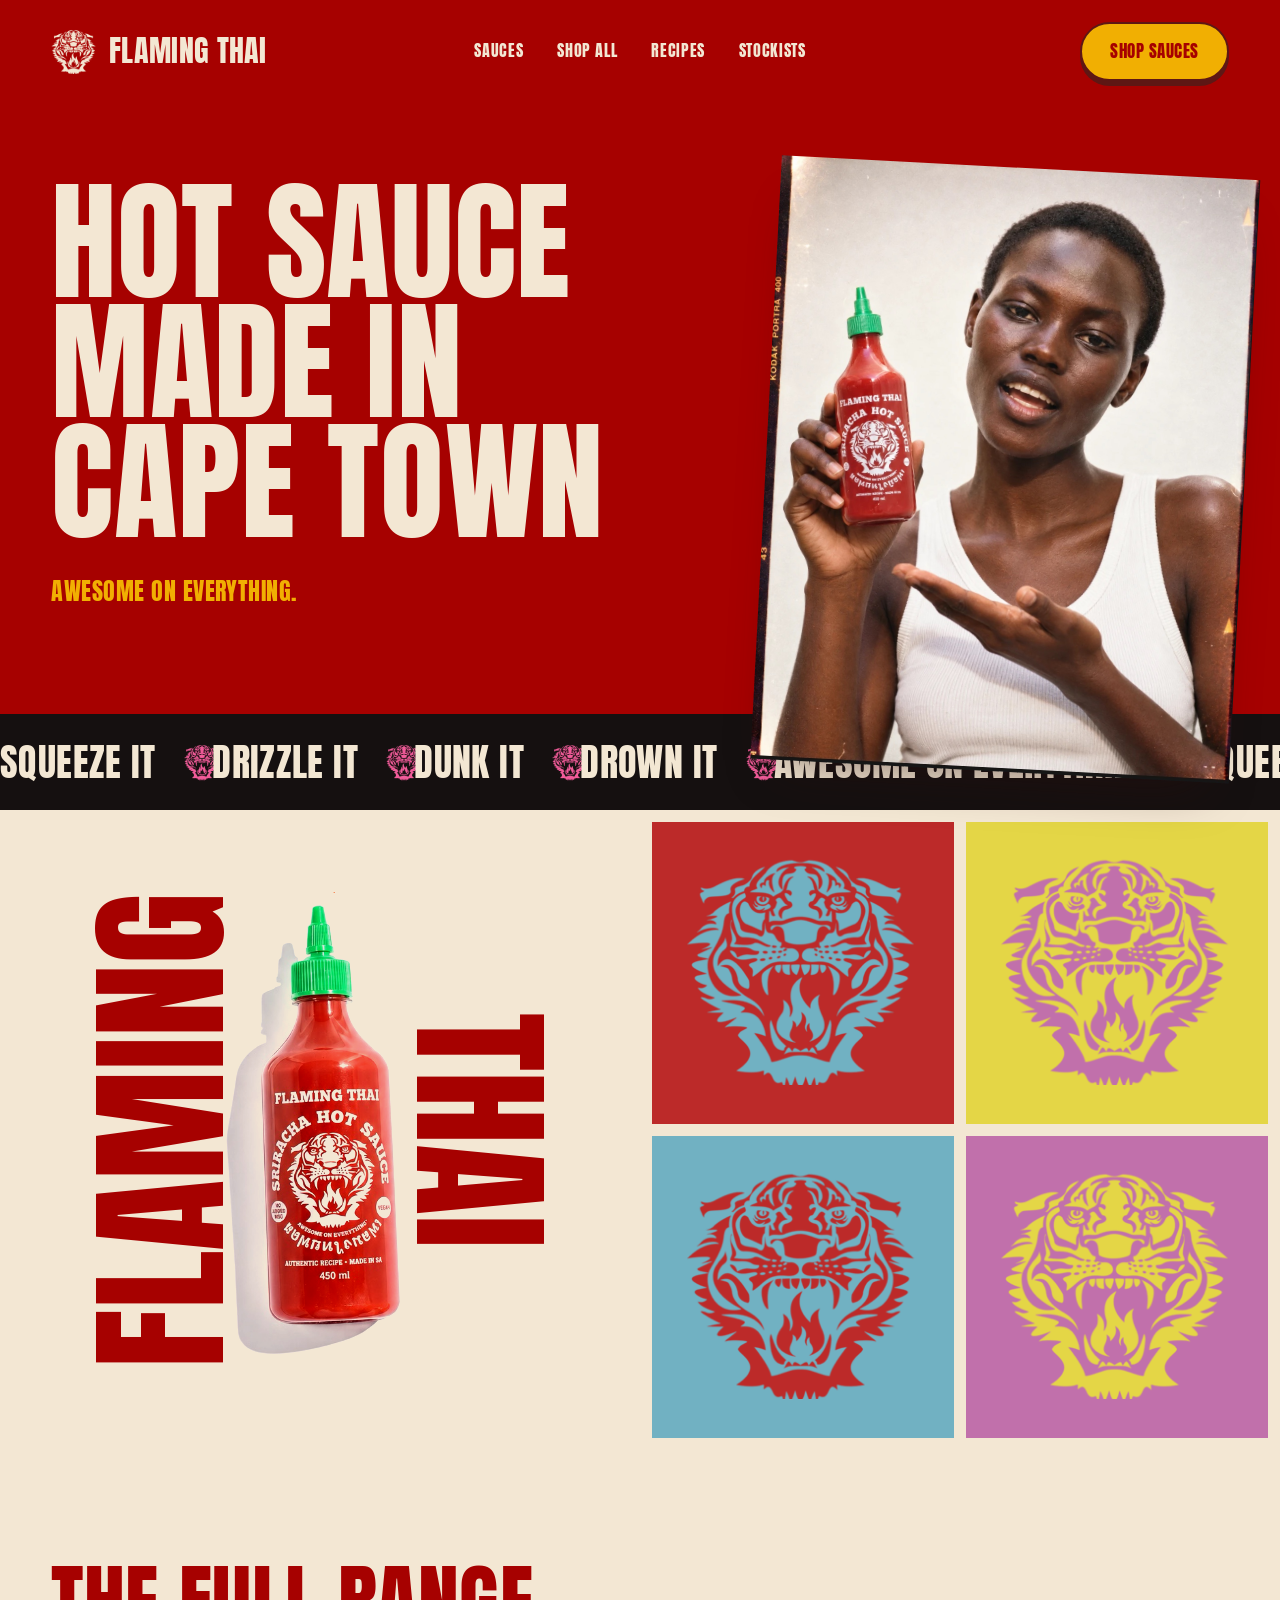
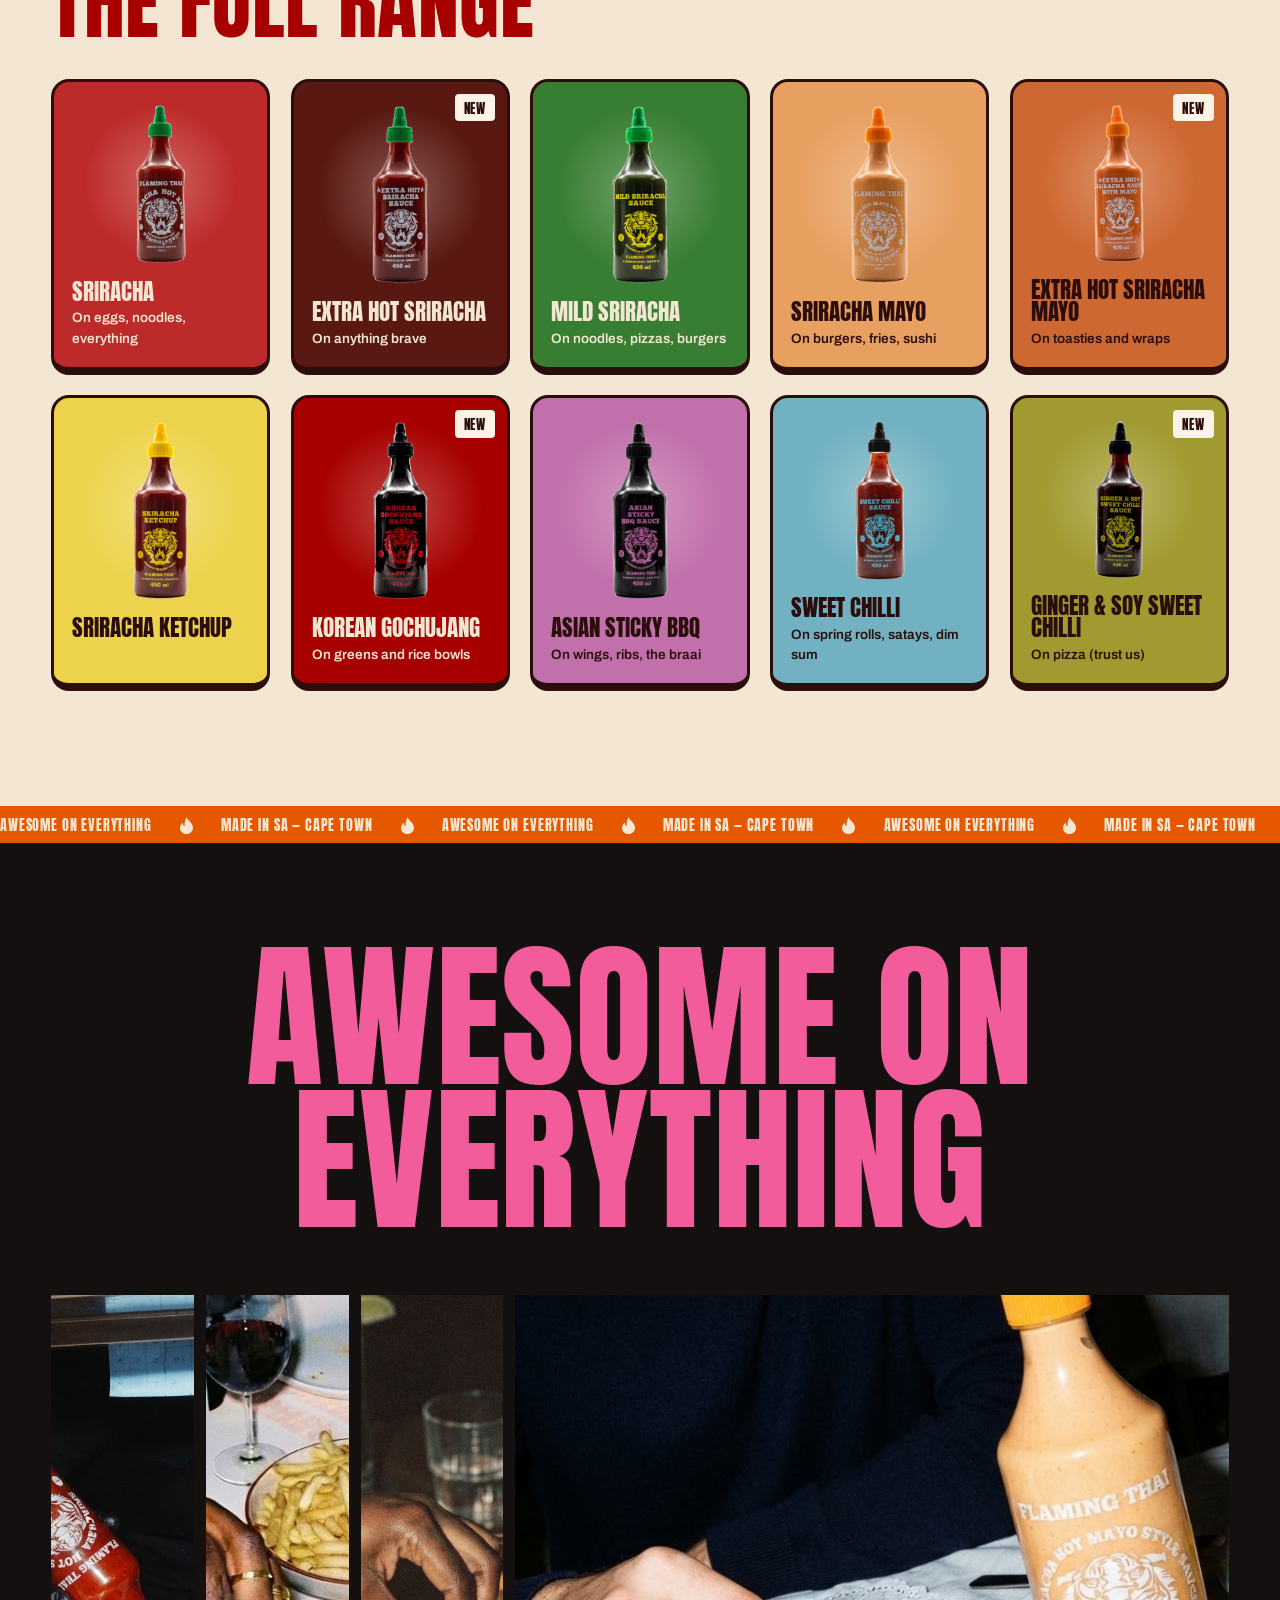
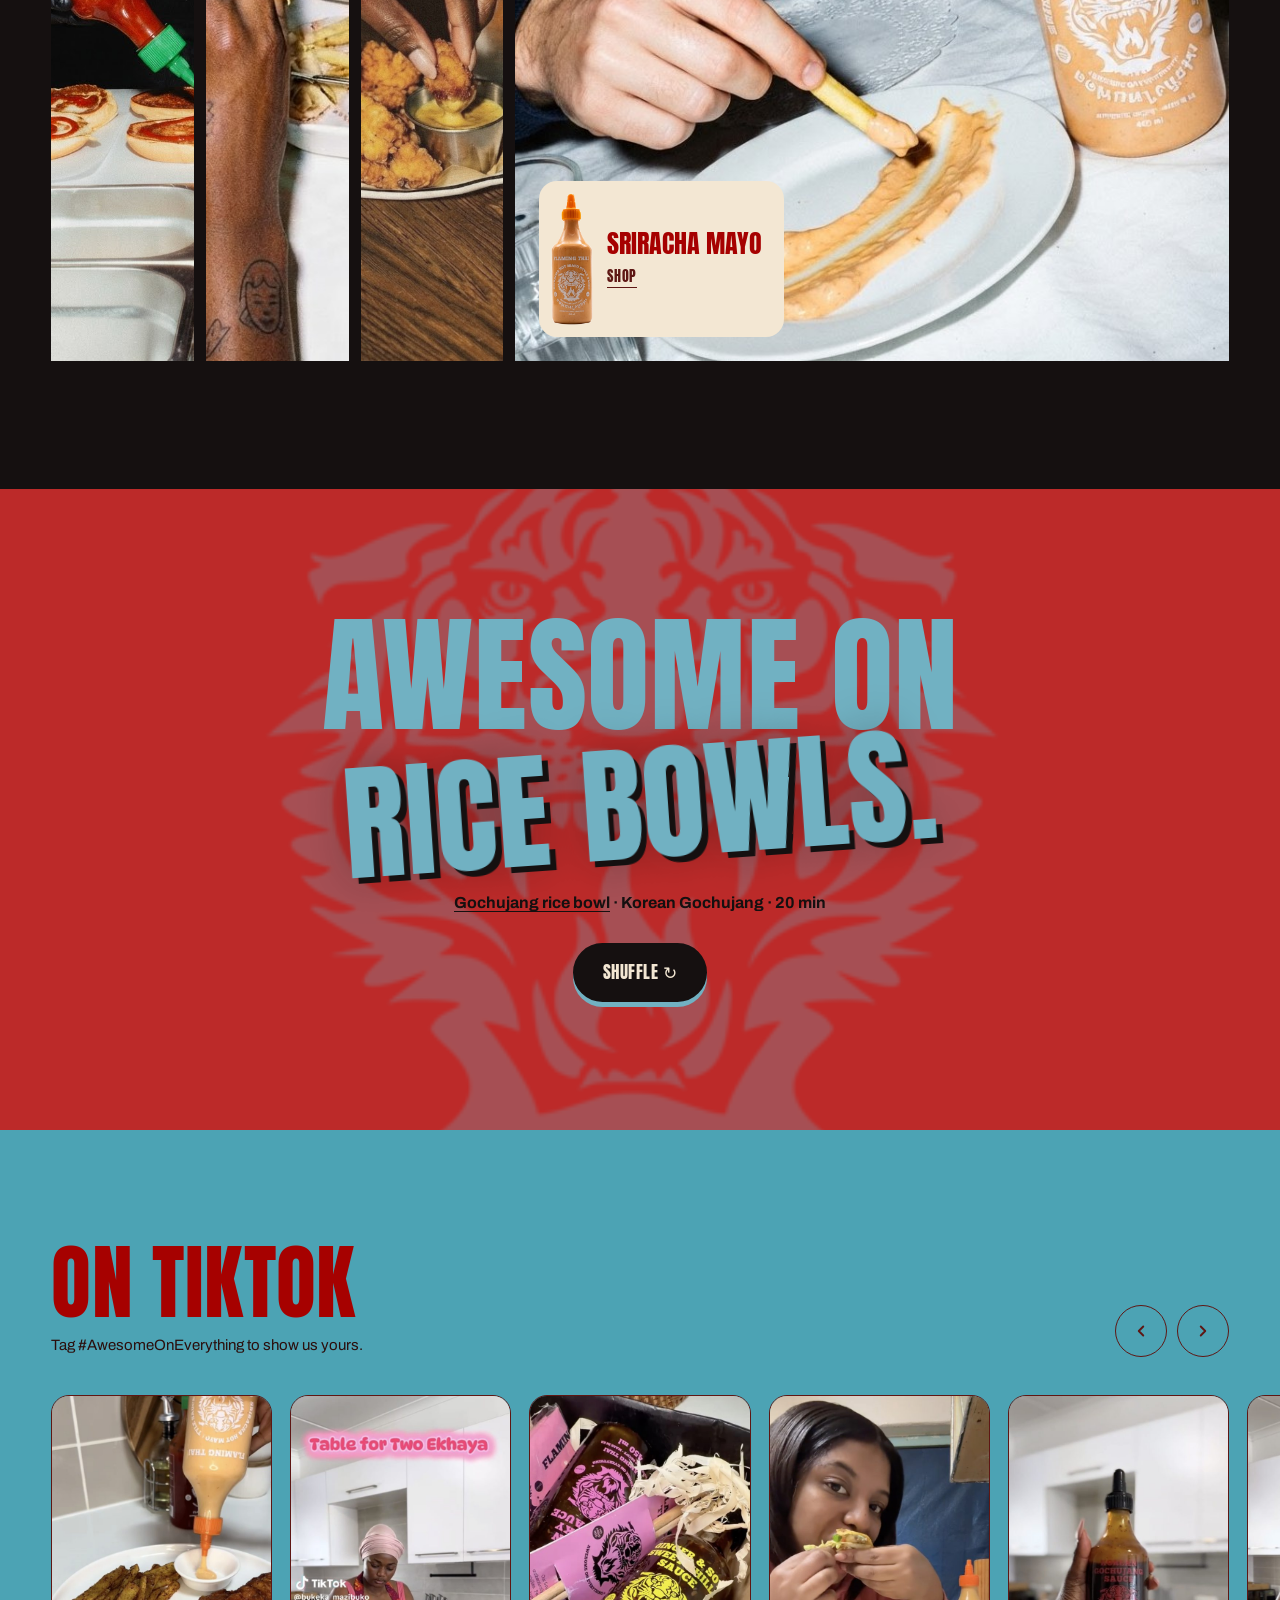
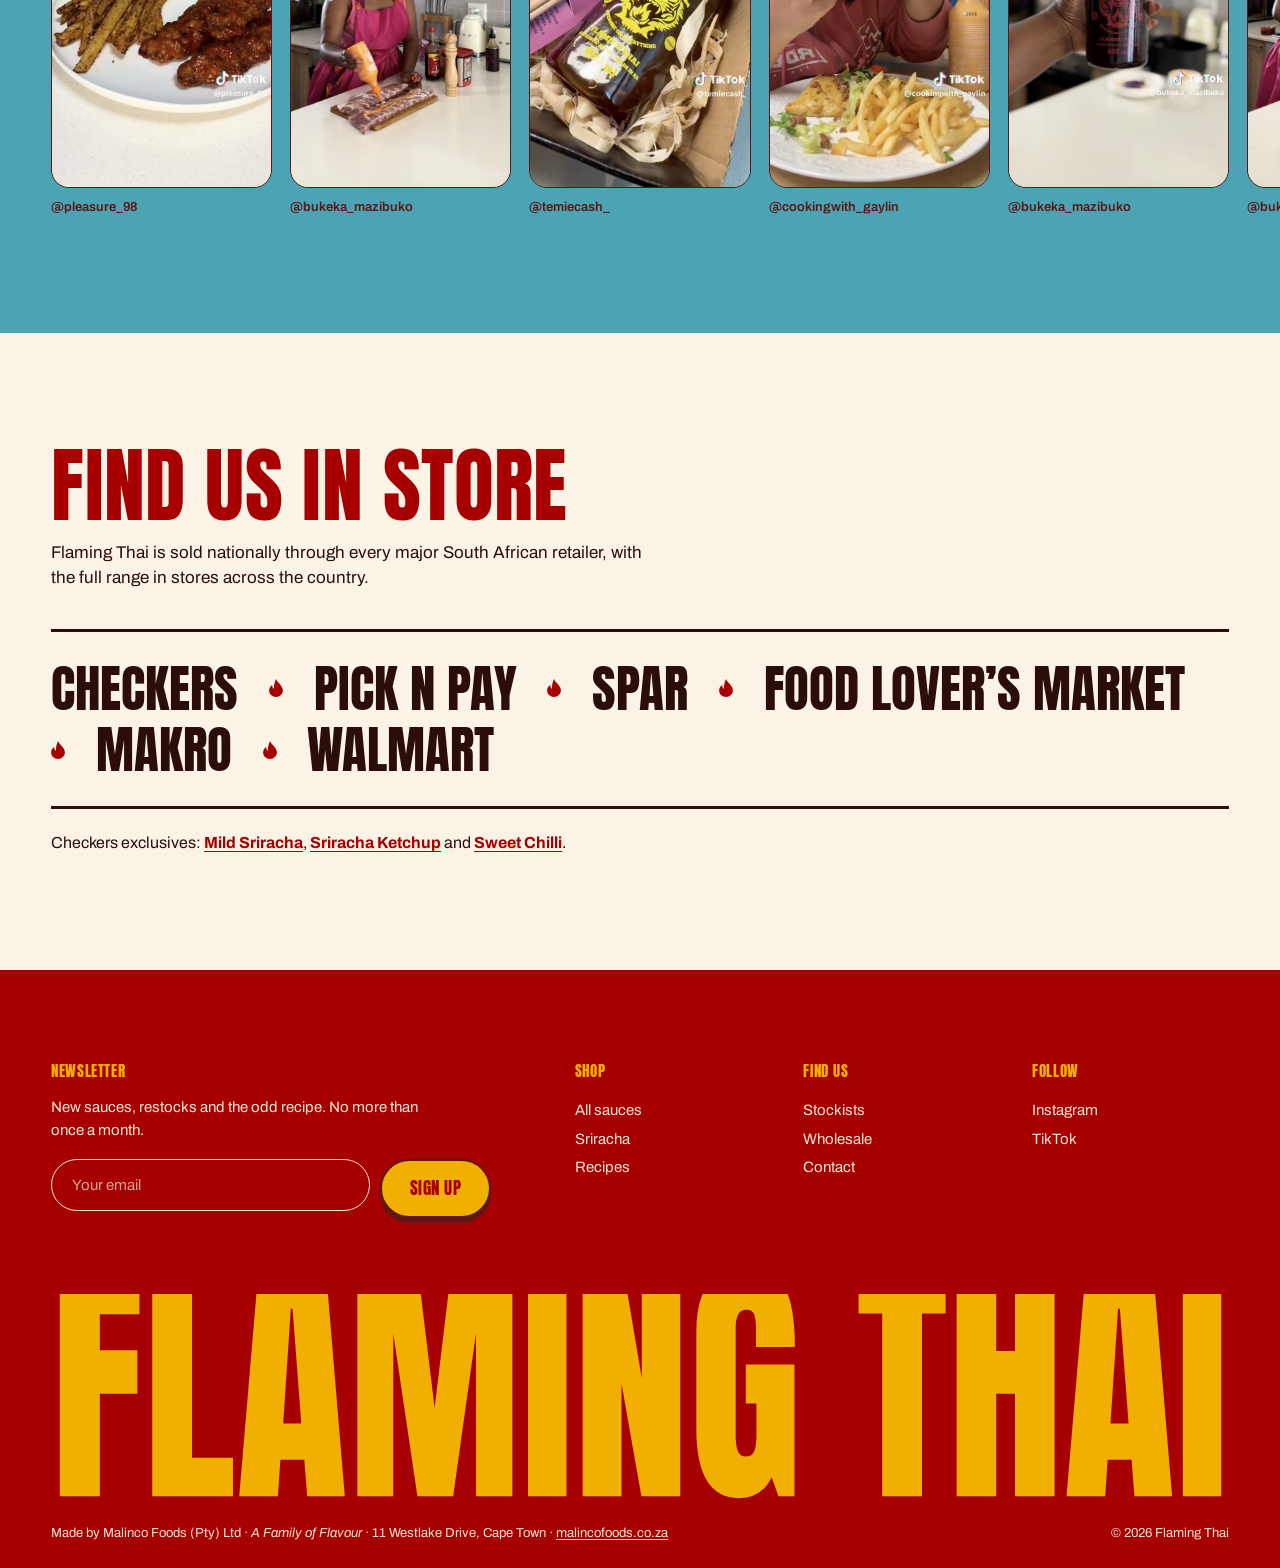
==== index.html @ 9c5c6ee9 "Flaming Thai website: homepage, product pages and recipes Co-Authored-By: Claude Opus 5.5 <noreply@a" ====
<!doctype html>
<html lang="en">
<head>
<meta charset="utf-8">
<meta name="viewport" content="width=device-width, initial-scale=1">
<title>Flaming Thai — Hot Sauce Made in Cape Town</title>
<meta name="description" content="Flaming Thai sriracha and sauces, made in Cape Town. Awesome on everything.">
<link rel="preconnect" href="https://fonts.googleapis.com">
<link rel="preconnect" href="https://fonts.gstatic.com" crossorigin>
<link href="https://fonts.googleapis.com/css2?family=Anton&family=Archivo:wdth,wght@75..100,400..700&display=swap" rel="stylesheet">
<style>
  :root {
    /* Brand palette */
    --red: #a60100;
    --red-deep: #a8231f;
    --maroon: #5e1714;
    --cream: #f3e7d3;
    --paper: #faf3e6;
    --ink: #2b0e0c;
    --plum: #9a4c81;
    --plum-soft: #ecd5e3; /* light tint of plum: the bottle needs a pale ground to blend onto */
    --yellow: #f1af02;
    --green: #058024;
    --orange: #e65800;
    --teal: #4ca3b4;
    --black: #151010;
    --pink: #f25c9a;
    --pop-red: #bc2a29;
    --pop-yellow: #e4d646;
    --pop-teal: #71b1c2;
    --pop-pink: #c170ab;
    --tiger: url(assets/tiger-white.png);
    --flame: url("data:image/svg+xml,%3Csvg xmlns='http://www.w3.org/2000/svg' viewBox='0 0 13 17'%3E%3Cpath d='M6.6 0C7.3 3.4 13 5.8 13 10.7 13 14.3 10.1 17 6.5 17S0 14.3 0 10.9c0-2.6 1.6-4.4 3-5.2-.2 1.6.4 3 1.6 3.6C4.3 5.6 5.4 2.4 6.6 0Z'/%3E%3C/svg%3E");
    --display: "Anton", "Impact", sans-serif;
    --body: "Archivo", "Helvetica Neue", Arial, sans-serif;
    --gutter: clamp(16px, 4vw, 56px);
  }
  * { box-sizing: border-box; margin: 0; padding: 0; }
  html { -webkit-text-size-adjust: 100%; }
  body {
    background: var(--paper);
    color: var(--ink);
    font-family: var(--body);
    font-size: 16px;
    line-height: 1.5;
    overflow-x: hidden;
  }
  img { display: block; max-width: 100%; height: auto; }
  a { color: inherit; text-decoration: none; }
  button { font: inherit; color: inherit; background: none; border: 0; cursor: pointer; }

  .display {
    font-family: var(--display);
    font-weight: 400;
    text-transform: uppercase;
    line-height: .92;
    letter-spacing: .005em;
  }

  /* Button: one style, used everywhere */
  .btn {
    display: inline-block;
    font-family: var(--display);
    text-transform: uppercase;
    font-size: 17px;
    letter-spacing: .03em;
    padding: 15px 28px 14px;
    border-radius: 999px;
    background: var(--yellow);
    color: var(--red);
    border: 2px solid var(--maroon);
    box-shadow: 0 5px 0 var(--maroon);
    transition: transform .15s ease, box-shadow .15s ease;
  }
  .btn:hover { transform: translateY(2px); box-shadow: 0 3px 0 var(--maroon); }
  .btn:active { transform: translateY(5px); box-shadow: 0 0 0 var(--maroon); }
  .btn--red { background: var(--red); color: var(--cream); border-color: var(--ink); box-shadow: 0 5px 0 var(--ink); }
  .btn--red:hover { box-shadow: 0 3px 0 var(--ink); }

  /* ---------- Header + hero ---------- */
  .hero {
    background: var(--red);
    color: var(--cream);
    position: relative;
    z-index: 2;
  }
  .nav {
    display: grid;
    grid-template-columns: 1fr auto 1fr;
    align-items: center;
    padding: 22px var(--gutter);
  }
  .wordmark {
    font-family: var(--display);
    font-size: 30px;
    line-height: .82;
    text-transform: uppercase;
    letter-spacing: .01em;
  }
  .wordmark { display: inline-flex; align-items: center; gap: 12px; white-space: nowrap; }
  .wordmark__icon {
    width: 46px; height: 46px; flex: none;
    background: currentColor; /* tiger takes the wordmark's colour */
    -webkit-mask: url(assets/tiger-white.png) center / contain no-repeat;
            mask: url(assets/tiger-white.png) center / contain no-repeat;
  }
  .nav__links { display: flex; gap: 34px; list-style: none; }
  .nav__links a {
    font-family: var(--display);
    text-transform: uppercase;
    font-size: 16px;
    letter-spacing: .04em;
  }
  .nav__links a:hover { opacity: .7; }
  .nav__right { display: flex; justify-content: flex-end; align-items: center; gap: 28px; }
  .nav__menu { display: none; font-family: var(--display); text-transform: uppercase; font-size: 16px; letter-spacing: .04em; color: var(--cream); }

  .hero__body {
    display: grid;
    grid-template-columns: repeat(12, 1fr);
    column-gap: 20px;
    padding: clamp(28px, 5vw, 72px) var(--gutter) 0;
  }
  .hero__copy { grid-column: 1 / 8; align-self: center; padding-bottom: clamp(48px, 7vw, 110px); }
  .hero h1 { font-size: clamp(64px, 10.2vw, 178px); }
  .hero__sub {
    margin-top: clamp(20px, 2.4vw, 36px);
    font-family: var(--display);
    font-size: clamp(20px, 1.9vw, 28px);
    text-transform: uppercase;
    letter-spacing: .02em;
    color: var(--yellow);
  }
  .hero__photo {
    grid-column: 8 / 13;
    align-self: end;
    justify-self: end;
    width: min(100%, 480px);
    margin-bottom: -56px;
    transform: rotate(3deg);
    transform-origin: 50% 100%;
    box-shadow: 0 30px 50px -30px rgba(43,14,12,.55);
  }
  .hero__photo img { width: 100%; aspect-ratio: 1066 / 1344; object-fit: cover; }

  /* ---------- Marquee ---------- */
  .marquee {
    background: var(--black);
    color: var(--cream);
    overflow: hidden;
    white-space: nowrap;
    position: relative;
    z-index: 1;
  }
  .marquee__track {
    display: inline-flex;
    animation: slide 60s linear infinite;
    padding: 20px 0 18px;
  }
  .marquee__track span {
    font-family: var(--display);
    text-transform: uppercase;
    font-size: clamp(28px, 3vw, 44px);
    letter-spacing: .01em;
    display: inline-flex;
    align-items: center;
    gap: clamp(20px, 2.2vw, 34px);
    padding-right: clamp(20px, 2.2vw, 34px);
  }
  .marquee__track img { width: clamp(30px, 2.8vw, 42px); height: auto; flex: none; }
  .marquee__track svg { width: 13px; height: 17px; flex: none; }
  .marquee--dark { background: var(--orange); color: var(--cream); border: 0; }
  .marquee--dark .marquee__track { padding: 9px 0 7px; animation-duration: 46s; }
  .marquee--dark .marquee__track span { font-size: 14px; letter-spacing: .06em; }
  @keyframes slide { to { transform: translateX(-50%); } }
  @media (prefers-reduced-motion: reduce) { .marquee__track { animation: none; } }

  /* ---------- Sriracha split ---------- */
  .split { display: grid; grid-template-columns: 1fr 1fr; }
  .split__stage {
    background: var(--cream);
    display: grid;
    grid-template-columns: 1fr auto 1fr;
    align-items: center;
    justify-items: center;
    padding: clamp(40px, 5vw, 80px) 0;
    overflow: hidden; /* height follows the square tiger quadrant beside it */
  }
  .split__word {
    font-family: var(--display);
    text-transform: uppercase;
    color: var(--red);
    font-size: clamp(96px, 11.5vw, 210px);
    line-height: .8;
    writing-mode: vertical-rl;
  }
  .split__word--up { transform: rotate(180deg); justify-self: end; margin-right: -.06em; }
  .split__word--down { justify-self: start; margin-left: -.06em; }
  /* Single upright bottle cropped from the flat-lay; multiply drops the white backdrop onto cream. */
  /* Single bottle cut from the flat-lay with its full shadow (assets/sriracha-single.png);
     multiply drops the white backdrop onto the beige */
  .bottle { display: block; width: clamp(170px, 17vw, 290px); }
  .bottle img { width: 100%; height: auto; mix-blend-mode: multiply; filter: brightness(1.12) contrast(1.08); }

  /* ---------- Range index ---------- */
  .range { background: var(--cream); padding: clamp(72px, 9vw, 130px) var(--gutter); }
  .range > h2 { font-size: clamp(48px, 6.4vw, 112px); color: var(--red); margin-bottom: clamp(28px, 3vw, 44px); }
  .range__grid { display: grid; grid-template-columns: repeat(5, minmax(0, 1fr)); gap: clamp(14px, 1.6vw, 24px); }
  .sauce {
    position: relative;
    display: flex; flex-direction: column;
    aspect-ratio: 4 / 5.4;
    padding: clamp(14px, 1.4vw, 20px);
    background: var(--bg); color: var(--fg);
    border: 3px solid var(--ink); border-bottom-width: 8px; border-radius: 18px;
    overflow: hidden;
  }
  .sauce__bottle {
    position: relative; flex: 1; min-height: 0;
    background: radial-gradient(circle at 50% 48%, rgba(255,250,240,.28) 0%, transparent 62%);
  }
  .sauce__bottle img {
    position: absolute; inset: 0; margin: auto; height: 94%; width: auto; max-width: none;
    transition: transform .35s cubic-bezier(.3,1.4,.5,1);
  }
  .sauce:hover .sauce__bottle img, .sauce:focus-visible .sauce__bottle img { transform: rotate(-7deg) translateY(-10px) scale(1.04); }
  .sauce:nth-child(even):hover .sauce__bottle img { transform: rotate(7deg) translateY(-10px) scale(1.04); }
  .sauce h3 { margin-top: 12px; font-family: var(--display); font-weight: 400; text-transform: uppercase; font-size: clamp(20px, 1.8vw, 28px); line-height: .95; }
  .sauce p { margin-top: 6px; font-size: 13.5px; font-weight: 600; color: var(--sub); min-height: 1.5em; }
  .sauce__new {
    position: absolute; top: 12px; right: 12px; z-index: 1;
    font-family: var(--display); text-transform: uppercase; letter-spacing: .06em; font-size: 13px;
    padding: 5px 9px 3px; background: var(--paper); color: var(--ink); border-radius: 4px;
  }

  /* ---------- Awesome on ___ shuffle ---------- */
  .shuffle {
    --sbg: var(--pop-red); --sfg: var(--pop-teal);
    position: relative; overflow: hidden;
    background: var(--sbg); color: var(--sfg);
    transition: background-color .4s ease, color .4s ease;
    padding: clamp(96px, 10vw, 150px) var(--gutter);
    text-align: center;
  }
  .shuffle__tiger {
    position: absolute; left: 50%; top: 50%;
    width: min(760px, 96vw); aspect-ratio: 1; transform: translate(-50%, -50%);
    background: var(--sfg); opacity: .28;
    -webkit-mask: var(--tiger) center / contain no-repeat;
            mask: var(--tiger) center / contain no-repeat;
    transition: background-color .4s ease;
  }
  .shuffle h2 { position: relative; font-size: clamp(60px, 10vw, 150px); line-height: .9; }
  .shuffle__word {
    display: inline-block; margin-top: 14px; padding: 0 .16em;
    color: var(--sfg);
    transform: rotate(-4deg);
    text-shadow: .045em .05em 0 var(--black), 0 0 .35em rgba(21,16,16,.35);
    transition: color .4s ease, text-shadow .2s ease;
  }
  .shuffle__word:hover { text-shadow: .07em .08em 0 var(--black), 0 0 .45em rgba(21,16,16,.45); }
  .shuffle__word.is-new { animation: pop .35s cubic-bezier(.2,.9,.3,1.3) both; }
  @keyframes pop { from { transform: rotate(-8deg) scale(.85); opacity: 0; } to { transform: rotate(-4deg) scale(1); opacity: 1; } }
  .shuffle__recipe { position: relative; margin-top: 30px; font-size: 16px; font-weight: 700; color: var(--black); }
  .shuffle__recipe a { border-bottom: 1.5px solid currentColor; }
  .shuffle__recipe a:hover { color: var(--cream); }
  .shuffle__btn { position: relative; margin-top: 28px; background: var(--black); color: var(--cream); border-color: var(--black); box-shadow: 0 5px 0 var(--sfg); }
  .shuffle__btn:hover { box-shadow: 0 3px 0 var(--sfg); }
  @media (prefers-reduced-motion: reduce) { .shuffle__word.is-new { animation: none; } }

  /* ---------- On everything ---------- */
  .everything {
    background: var(--black);
    color: var(--pink);
    padding: clamp(64px, 8vw, 120px) var(--gutter) clamp(80px, 10vw, 150px);
  }
  .everything h2 {
    font-size: clamp(56px, 12.4vw, 230px);
    line-height: .9;
    text-align: center;
  }
  /* Lifestyle slider: hover/focus a panel to open it */
  .life {
    display: flex;
    gap: 12px;
    height: clamp(520px, 52vw, 760px);
    margin-top: clamp(40px, 5vw, 80px);
  }
  .life__panel {
    position: relative;
    overflow: hidden;
    flex: 1 1 0;
    min-width: 0;
    background: var(--maroon);
    transition: flex-grow .6s cubic-bezier(.29,0,.2,1);
  }
  .life__panel.is-active { flex-grow: 5; }
  .life__panel > img { position: absolute; inset: 0; width: 100%; height: 100%; object-fit: cover; }
  .life__tag {
    position: absolute;
    left: 24px; bottom: 24px;
    display: flex; align-items: center; gap: 14px;
    padding: 12px 22px 12px 12px;
    background: var(--cream);
    color: var(--maroon);
    border-radius: 18px;
    opacity: 0;
    transform: translateY(12px);
    transition: opacity .3s ease, transform .3s ease;
    pointer-events: none;
  }
  .life__panel.is-active .life__tag { opacity: 1; transform: none; transition-delay: .25s; }
  .life__tag img { height: 132px; width: auto; }
  .life__tag strong { display: block; font-family: var(--display); font-weight: 400; text-transform: uppercase; font-size: 26px; line-height: 1; color: var(--red); max-width: 7.5em; }
  .life__tag span { display: inline-block; margin-top: 10px; font-family: var(--display); text-transform: uppercase; letter-spacing: .05em; font-size: 14px; border-bottom: 1.5px solid currentColor; }

  /* ---------- TikTok ---------- */
  .tiktok { background: var(--teal); padding: clamp(72px, 9vw, 130px) 0; }
  .tiktok__head {
    display: flex; justify-content: space-between; align-items: flex-end; gap: 24px;
    padding: 0 var(--gutter);
    margin-bottom: clamp(28px, 3vw, 44px);
  }
  .tiktok__head h2 { font-size: clamp(48px, 6.4vw, 112px); color: var(--red); }
  .tiktok__head p { margin-top: 14px; font-size: 15px; color: var(--ink); }
  .tiktok__nav { display: flex; gap: 10px; }
  .tiktok__nav button {
    width: 52px; height: 52px; border-radius: 50%;
    border: 1.5px solid var(--maroon); color: var(--maroon);
    display: grid; place-items: center;
    transition: background .2s ease, color .2s ease;
  }
  .tiktok__nav button:hover { background: var(--maroon); color: var(--cream); }
  .rail {
    display: flex; gap: 18px;
    overflow-x: auto;
    scroll-snap-type: x mandatory;
    padding: 0 var(--gutter);
    scroll-padding: 0 var(--gutter);
    scrollbar-width: none;
  }
  .rail::-webkit-scrollbar { display: none; }
  .rail a { flex: 0 0 clamp(220px, calc((100vw - 2 * var(--gutter) - 72px) / 5), 360px); scroll-snap-align: start; }
  .rail img {
    width: 100%; aspect-ratio: 9 / 16; object-fit: cover;
    border-radius: 18px; border: 1.5px solid var(--maroon);
  }
  .rail span { display: block; margin-top: 10px; font-size: 13px; font-weight: 600; color: var(--maroon); }


  /* ---------- Footer ---------- */
  footer { background: var(--paper); color: var(--maroon); padding: clamp(56px, 7vw, 96px) var(--gutter) 24px; overflow: hidden; }
  .foot {
    display: grid;
    grid-template-columns: 5fr 2fr 2fr 2fr;
    gap: 32px;
    padding-bottom: clamp(48px, 6vw, 88px);
  }
  .foot h3 { font-family: var(--display); font-weight: 400; text-transform: uppercase; letter-spacing: .04em; font-size: 15px; margin-bottom: 14px; color: var(--red); }
  .foot ul { list-style: none; font-size: 15px; line-height: 1.9; }
  .foot ul a:hover { color: var(--red); }
  .signup p { font-size: 15px; max-width: 26em; }
  .signup form { display: flex; gap: 10px; margin-top: 18px; max-width: 440px; }
  .signup input {
    flex: 1; min-width: 0;
    font: inherit; font-size: 15px;
    padding: 0 20px; height: 52px;
    border-radius: 999px;
    border: 1.5px solid var(--maroon);
    background: transparent; color: var(--ink);
  }
  .signup input::placeholder { color: rgba(94,23,20,.55); }
  .bigmark { display: block; width: 100%; height: auto; fill: var(--red); }
  .foot__base {
    display: flex; justify-content: space-between; gap: 16px; flex-wrap: wrap;
    margin-top: 20px; font-size: 13px;
  }


  /* ---------- Pop-art tiger quadrant (beside the Sriracha bottle) ---------- */
  .split__tigers {
    display: grid; grid-template-columns: 1fr 1fr; gap: 12px;
    padding: 12px; background: var(--cream);
    aspect-ratio: 1;
  }
  .tiger-tile { position: relative; display: block; background: var(--bg); overflow: hidden; }
  .tiger-tile i {
    position: absolute; inset: 9% 9% 13%;
    background: var(--fg);
    -webkit-mask: var(--tiger) center / contain no-repeat;
            mask: var(--tiger) center / contain no-repeat;
    transition: background-color .3s ease, transform .4s cubic-bezier(.3,1.4,.5,1);
  }
  .tiger-tile span {
    position: absolute; left: 0; right: 0; bottom: 5%;
    text-align: center; font-family: var(--display); text-transform: uppercase; font-size: clamp(14px, 1.3vw, 20px); letter-spacing: .04em;
    color: var(--fg2); opacity: 0; transform: translateY(6px);
    transition: opacity .3s ease, transform .3s ease;
  }
  .tiger-tile:hover i, .tiger-tile:focus-visible i { background: var(--fg2); transform: scale(1.06) rotate(-3deg); }
  .tiger-tile:nth-child(even):hover i { transform: scale(1.06) rotate(3deg); }
  .tiger-tile:hover span, .tiger-tile:focus-visible span { opacity: 1; transform: none; }

  /* ---------- Where to buy ---------- */
  .stores { background: var(--paper); color: var(--ink); padding: clamp(72px, 9vw, 130px) var(--gutter); }
  .stores h2 { font-size: clamp(48px, 6.4vw, 112px); color: var(--red); }
  .stores__lead { margin-top: 16px; font-size: 17px; max-width: 36em; }
  .stores__list {
    list-style: none; display: flex; flex-wrap: wrap; align-items: center; gap: 10px clamp(18px, 2.4vw, 36px);
    margin-top: clamp(28px, 3vw, 44px); padding: clamp(20px, 2.4vw, 32px) 0;
    border-top: 3px solid var(--ink); border-bottom: 3px solid var(--ink);
  }
  .stores__list li { display: inline-flex; align-items: center; gap: clamp(18px, 2.4vw, 36px); font-family: var(--display); text-transform: uppercase; font-size: clamp(30px, 4vw, 60px); line-height: 1; }
  .stores__list li + li::before { content: ""; width: 14px; height: 18px; background: var(--red); -webkit-mask: var(--flame) center / contain no-repeat; mask: var(--flame) center / contain no-repeat; }
  .stores__note { margin-top: 22px; font-size: 16px; }
  .stores__note a { font-weight: 700; color: var(--red); border-bottom: 1.5px solid currentColor; }
  .foot__base a { text-decoration: underline; text-underline-offset: 2px; }

  /* Red footer, yellow sign-off */
  footer { background: var(--red); color: var(--cream); }
  .foot h3 { color: var(--yellow); }
  .foot ul a:hover { color: var(--yellow); }
  .signup input { border-color: var(--cream); color: var(--cream); }
  .signup input::placeholder { color: rgba(243,231,211,.7); }
  .bigmark { fill: var(--yellow); }

  /* ---------- Responsive ---------- */
  @media (max-width: 1080px) {
    .range__grid { grid-template-columns: repeat(3, minmax(0, 1fr)); }
    .nav__links { gap: 22px; }
  }
  @media (max-width: 900px) {
    .nav { grid-template-columns: 1fr auto; }
    .nav__links { display: none; }
    .nav__right .btn { display: none; }
    .nav__menu { display: inline; }
    .nav.is-open .nav__links {
      display: flex; flex-direction: column; gap: 16px;
      grid-column: 1 / -1; grid-row: 2; padding: 24px 0 8px;
    }
    .nav.is-open .nav__links a { font-size: 34px; }

    .hero__body { grid-template-columns: 1fr; }
    .hero__copy { grid-column: 1; padding-bottom: 40px; }
    .hero__photo { grid-column: 1; width: 82%; justify-self: end; margin-bottom: -40px; }

    .split { grid-template-columns: 1fr; }
    .split__stage { min-height: 0; padding: 56px 0; }


    .range__grid { grid-template-columns: repeat(2, minmax(0, 1fr)); }

    .split__tigers { gap: 8px; padding: 8px; }
    .tiger-tile span { opacity: 1; transform: none; color: var(--fg); }
    .tiger-tile i { inset: 8% 14% 22%; }
    .life { flex-direction: column; height: auto; gap: 10px; }
    .life__panel, .life__panel.is-active { flex: none; height: 440px; }
    .life__tag { opacity: 1; transform: none; left: 14px; bottom: 14px; }
    .life__tag img { height: 96px; }
    .life__tag strong { font-size: 21px; }

    .tiktok__nav { display: none; }
    .rail a { flex-basis: 62vw; }


    .foot { grid-template-columns: 1fr 1fr; }
    .signup { grid-column: 1 / -1; }
  }
  @media (max-width: 520px) {
    .wordmark { font-size: 26px; }
    .wordmark__icon { width: 38px; height: 38px; }
    .split__word { font-size: 88px; }
    .bottle { width: 140px; }
    .foot { grid-template-columns: 1fr 1fr; }
  }
</style>
</head>
<body>

<header class="hero">
  <nav class="nav" aria-label="Main">
    <a href="index.html" class="wordmark" aria-label="Flaming Thai home"><i class="wordmark__icon" aria-hidden="true"></i>Flaming Thai</a>
    <ul class="nav__links">
      <li><a href="#range">Sauces</a></li>
      <li><a href="#range">Shop all</a></li>
      <li><a href="recipes.html">Recipes</a></li>
      <li><a href="#where-to-buy">Stockists</a></li>
    </ul>
    <div class="nav__right">
      <a href="#range" class="btn">Shop sauces</a>
      <button class="nav__menu" aria-expanded="false" aria-controls="menu">Menu</button>
    </div>
  </nav>

  <div class="hero__body">
    <div class="hero__copy">
      <h1 class="display">Hot sauce<br>made in<br>Cape Town</h1>
      <p class="hero__sub">Awesome on everything.</p>
    </div>
    <a class="hero__photo" href="product.html?p=sriracha" aria-label="Shop Sriracha Hot Sauce">
      <img src="assets/hero-sriracha-portrait.jpg" alt="Woman in a white vest holding up a bottle of Flaming Thai Sriracha Hot Sauce" width="1066" height="1344">
    </a>
  </div>
</header>

<div class="marquee" aria-hidden="true">
  <div class="marquee__track" id="marquee-light"></div>
</div>

<section class="split" id="sauces">
  <div class="split__stage">
    <span class="split__word split__word--up" aria-hidden="true">Flaming</span>
    <a class="bottle" href="product.html?p=sriracha" aria-label="Shop Sriracha Hot Sauce">
      <img src="assets/sriracha-single.png" alt="Flaming Thai Sriracha Hot Sauce, 450 ml squeeze bottle with green cap" width="320" height="700">
    </a>
    <span class="split__word split__word--down" aria-hidden="true">Thai</span>
  </div>
  <div class="split__tigers" aria-label="The Flaming Thai tiger">
    <a class="tiger-tile" href="product.html?p=sweet-chilli" style="--bg:var(--pop-red);--fg:var(--pop-teal);--fg2:var(--pop-pink)" aria-label="Sweet Chilli"><i aria-hidden="true"></i><span>Sweet Chilli</span></a>
    <a class="tiger-tile" href="product.html?p=asian-sticky-bbq" style="--bg:var(--pop-yellow);--fg:var(--pop-pink);--fg2:var(--pop-teal)" aria-label="Asian Sticky BBQ"><i aria-hidden="true"></i><span>Asian Sticky BBQ</span></a>
    <a class="tiger-tile" href="product.html?p=korean-gochujang" style="--bg:var(--pop-teal);--fg:var(--pop-red);--fg2:var(--pop-yellow)" aria-label="Korean Gochujang"><i aria-hidden="true"></i><span>Korean Gochujang</span></a>
    <a class="tiger-tile" href="product.html?p=mild-sriracha" style="--bg:var(--pop-pink);--fg:var(--pop-yellow);--fg2:var(--pop-red)" aria-label="Mild Sriracha"><i aria-hidden="true"></i><span>Mild Sriracha</span></a>
  </div>
</section>

<section class="range" id="range" aria-label="All sauces">
  <h2 class="display">The full range</h2>
  <div class="range__grid" id="range-grid"></div>
</section>

<div class="marquee marquee--dark" aria-hidden="true">
  <div class="marquee__track" id="marquee-dark"></div>
</div>

<section class="everything" aria-label="Flaming Thai, in real life">
  <h2 class="display">Awesome on<br>everything</h2>
  <div class="life" id="life">
    <a href="product.html?p=sriracha" class="life__panel" aria-label="Sriracha — shop the sauce">
      <img src="assets/life/life-sriracha.jpg" alt="A chef squeezing Flaming Thai Sriracha onto toasted burger buns on a restaurant pass" loading="lazy">
      <div class="life__tag"><img src="assets/bottles/sriracha.png" alt=""><div><strong>Sriracha</strong><span>Shop</span></div></div>
    </a>
    <a href="product.html?p=sriracha-ketchup" class="life__panel" aria-label="Sriracha Ketchup — shop the sauce">
      <img src="assets/life/irl-sriracha-ketchup.jpg" alt="Hands holding a burger at a table with fries and a bottle of Flaming Thai Sriracha Ketchup" loading="lazy">
      <div class="life__tag"><img src="assets/bottles/sriracha-ketchup.png" alt=""><div><strong>Sriracha Ketchup</strong><span>Shop</span></div></div>
    </a>
    <a href="product.html?p=extra-hot-sriracha-mayo" class="life__panel" aria-label="Extra Hot Sriracha Mayo — shop the sauce">
      <img src="assets/life/irl-extra-hot-mayo-faded.jpg" alt="A hand dipping fried chicken into a pot of Extra Hot Sriracha Mayo at a bar table" loading="lazy">
      <div class="life__tag"><img src="assets/bottles/extra-hot-sriracha-mayo.png" alt=""><div><strong>Extra Hot Sriracha Mayo</strong><span>Shop</span></div></div>
    </a>
    <a href="product.html?p=sriracha-mayo" class="life__panel is-active" aria-label="Sriracha Mayo — shop the sauce">
      <img src="assets/life/irl-sriracha-mayo.jpg" alt="A fry dragged through a smear of Flaming Thai Sriracha Mayo, bottle on the table" loading="lazy">
      <div class="life__tag"><img src="assets/bottles/sriracha-mayo.png" alt=""><div><strong>Sriracha Mayo</strong><span>Shop</span></div></div>
    </a>
  </div>
</section>

<section class="shuffle" aria-labelledby="shuffle-title">
  <i class="shuffle__tiger" aria-hidden="true"></i>
  <h2 class="display" id="shuffle-title">Awesome on<br><a class="shuffle__word" id="shuffle-word" href="recipes.html">everything.</a></h2>
  <p class="shuffle__recipe" id="shuffle-recipe"><a href="recipes.html">See all recipes</a></p>
  <button type="button" class="btn shuffle__btn" id="shuffle-btn">Shuffle ↻</button>
</section>

<section class="tiktok" aria-labelledby="tiktok-title">
  <div class="tiktok__head">
    <div>
      <h2 class="display" id="tiktok-title">On TikTok</h2>
      <p>Tag #AwesomeOnEverything to show us yours.</p>
    </div>
    <div class="tiktok__nav">
      <button type="button" data-rail="-1" aria-label="Previous videos"><svg width="18" height="18" viewBox="0 0 24 24" fill="none" stroke="currentColor" stroke-width="2.5" stroke-linecap="round" stroke-linejoin="round" aria-hidden="true"><path d="m15 18-6-6 6-6"/></svg></button>
      <button type="button" data-rail="1" aria-label="More videos"><svg width="18" height="18" viewBox="0 0 24 24" fill="none" stroke="currentColor" stroke-width="2.5" stroke-linecap="round" stroke-linejoin="round" aria-hidden="true"><path d="m9 18 6-6-6-6"/></svg></button>
    </div>
  </div>
  <div class="rail" id="rail">
    <a href="#"><img src="assets/tiktok/ugc-pleasure-dip.jpg" alt="TikTok by @pleasure_98: Sriracha Mayo squeezed into a dip pot beside fries and glazed chicken" loading="lazy"><span>@pleasure_98</span></a>
    <a href="#"><img src="assets/tiktok/ugc-bukeka-ribs.jpg" alt="TikTok by @bukeka_mazibuko: Extra Hot Sriracha Mayo squeezed over ribs" loading="lazy"><span>@bukeka_mazibuko</span></a>
    <a href="#"><img src="assets/tiktok/ugc-temiecash-box.jpg" alt="TikTok by @temiecash_: Unboxing Flaming Thai sauces, including Ginger &amp; Soy Sweet Chilli" loading="lazy"><span>@temiecash_</span></a>
    <a href="#"><img src="assets/tiktok/ugc-gaylin.jpg" alt="TikTok by @cookingwith_gaylin: Eating a taco with a bottle of Flaming Thai on the table" loading="lazy"><span>@cookingwith_gaylin</span></a>
    <a href="#"><img src="assets/tiktok/ugc-bukeka-gochujang.jpg" alt="TikTok by @bukeka_mazibuko: Holding up Flaming Thai Korean Gochujang" loading="lazy"><span>@bukeka_mazibuko</span></a>
    <a href="#"><img src="assets/tiktok/ugc-bukeka-cabbage.jpg" alt="TikTok by @bukeka_mazibuko: Drizzling Gochujang over red cabbage" loading="lazy"><span>@bukeka_mazibuko</span></a>
    <a href="#"><img src="assets/tiktok/ugc-bukeka-mayo.jpg" alt="TikTok by @bukeka_mazibuko: Holding up Extra Hot Sriracha Mayo" loading="lazy"><span>@bukeka_mazibuko</span></a>
  </div>
</section>

<section class="stores" id="where-to-buy" aria-labelledby="stores-title">
  <h2 class="display" id="stores-title">Find us in store</h2>
  <p class="stores__lead">Flaming Thai is sold nationally through every major South African retailer, with the full range in stores across the country.</p>
  <ul class="stores__list">
    <li>Checkers</li><li>Pick n Pay</li><li>Spar</li><li>Food Lover’s Market</li><li>Makro</li><li>Walmart</li>
  </ul>
  <p class="stores__note">Checkers exclusives: <a href="product.html?p=mild-sriracha">Mild Sriracha</a>, <a href="product.html?p=sriracha-ketchup">Sriracha Ketchup</a> and <a href="product.html?p=sweet-chilli">Sweet Chilli</a>.</p>
</section>

<footer id="stockists">
  <div class="foot">
    <div class="signup">
      <h3>Newsletter</h3>
      <p>New sauces, restocks and the odd recipe. No more than once a month.</p>
      <form onsubmit="event.preventDefault(); this.querySelector('button').textContent='Thanks';">
        <label class="visually-hidden" for="email" style="position:absolute;left:-9999px">Email</label>
        <input id="email" type="email" placeholder="Your email" required>
        <button class="btn" type="submit">Sign up</button>
      </form>
    </div>
    <div>
      <h3>Shop</h3>
      <ul><li><a href="#range">All sauces</a></li><li><a href="product.html?p=sriracha">Sriracha</a></li><li><a href="recipes.html">Recipes</a></li></ul>
    </div>
    <div>
      <h3>Find us</h3>
      <ul><li><a href="#where-to-buy">Stockists</a></li><li><a href="#">Wholesale</a></li><li><a href="#">Contact</a></li></ul>
    </div>
    <div>
      <h3>Follow</h3>
      <ul><li><a href="https://www.instagram.com/flaming_thai/" target="_blank" rel="noopener">Instagram</a></li><li><a href="#">TikTok</a></li></ul>
    </div>
  </div>

  <svg class="bigmark" viewBox="0 0 1200 214" role="img" aria-label="Flaming Thai">
    <text x="0" y="206" textLength="1200" lengthAdjust="spacingAndGlyphs" font-family="Anton, Impact, sans-serif" font-size="268">FLAMING THAI</text>
  </svg>

  <div class="foot__base">
    <span>Made by Malinco Foods (Pty) Ltd · <em>A Family of Flavour</em> · 11 Westlake Drive, Cape Town · <a href="https://www.malincofoods.co.za" target="_blank" rel="noopener">malincofoods.co.za</a></span>
    <span>© 2026 Flaming Thai</span>
  </div>
</footer>

<script src="products.js"></script>
<script src="recipes.js"></script>
<script>
  // Marquees: build one set of items, duplicate it so the -50% loop is seamless.
  const flame = '<svg viewBox="0 0 13 17" aria-hidden="true"><path fill="currentColor" d="M6.6 0C7.3 3.4 13 5.8 13 10.7 13 14.3 10.1 17 6.5 17S0 14.3 0 10.9c0-2.6 1.6-4.4 3-5.2-.2 1.6.4 3 1.6 3.6C4.3 5.6 5.4 2.4 6.6 0Z"/></svg>';
  const tiger = '<img src="assets/tiger-pink.png" alt="">';
  function fill(id, items, icon = flame) {
    const set = items.map(t => `<span>${t}${icon}</span>`).join('');
    document.getElementById(id).innerHTML = set.repeat(4) + set.repeat(4);
  }
  fill('marquee-light', ['Squeeze it', 'Drizzle it', 'Dunk it', 'Drown it', 'Awesome on everything'], tiger);
  fill('marquee-dark', ['Awesome on everything', 'Made in SA — Cape Town']);

  // Awesome on ___: each shuffle lands on a recipe and links to it
  const word = document.getElementById('shuffle-word');
  const recipeLine = document.getElementById('shuffle-recipe');
  const shuffleSection = document.querySelector('.shuffle');
  const pairings = [['red','teal'], ['yellow','pink'], ['teal','red'], ['pink','yellow'], ['red','pink'], ['yellow','teal'], ['teal','yellow'], ['pink','red']];
  let current = -1, pairing = -1;
  const shuffle = () => {
    pairing = (pairing + 1) % pairings.length;
    shuffleSection.style.setProperty('--sbg', `var(--pop-${pairings[pairing][0]})`);
    shuffleSection.style.setProperty('--sfg', `var(--pop-${pairings[pairing][1]})`);
    let i;
    do { i = Math.floor(Math.random() * RECIPES.length); } while (i === current && RECIPES.length > 1);
    current = i;
    const r = RECIPES[i];
    const sauce = PRODUCTS.find(p => p.slug === r.sauce);
    word.textContent = r.awesomeOn + '.';
    word.href = `recipe.html?r=${r.slug}`;
    word.classList.remove('is-new'); void word.offsetWidth; word.classList.add('is-new');
    recipeLine.innerHTML = `<a href="recipe.html?r=${r.slug}">${r.title}</a> · ${sauce.name} · ${r.time}`;
  };
  document.getElementById('shuffle-btn').addEventListener('click', shuffle);
  shuffle();

  // Mobile menu
  const nav = document.querySelector('.nav');
  const menuBtn = document.querySelector('.nav__menu');
  menuBtn.addEventListener('click', () => {
    const open = nav.classList.toggle('is-open');
    menuBtn.setAttribute('aria-expanded', open);
    menuBtn.textContent = open ? 'Close' : 'Menu';
  });

  // Lifestyle slider: the hovered or focused panel opens
  const panels = document.querySelectorAll('.life__panel');
  panels.forEach(p => {
    const pick = () => panels.forEach(q => q.classList.toggle('is-active', q === p));
    p.addEventListener('mouseenter', pick);
    p.addEventListener('focus', pick);
  });

  // TikTok rail arrows
  const rail = document.getElementById('rail');
  document.querySelectorAll('[data-rail]').forEach(b => b.addEventListener('click', () => {
    rail.scrollBy({ left: rail.clientWidth * 0.8 * b.dataset.rail, behavior: 'smooth' });
  }));

  // Range grid, built from products.js
  document.getElementById('range-grid').innerHTML = PRODUCTS.map(p => `
    <a class="sauce" href="product.html?p=${p.slug}" style="--bg:${p.card.bg};--fg:${p.card.fg};--sub:${p.card.sub}">
      ${p.isNew ? '<span class="sauce__new">New</span>' : ''}
      <div class="sauce__bottle"><img src="assets/bottles/${p.slug}.png" alt=""></div>
      <h3>${p.name}</h3>
      <p>${p.tryOn ? `On ${p.tryOn}` : ''}</p>
    </a>`).join('');
</script>
</body>
</html>
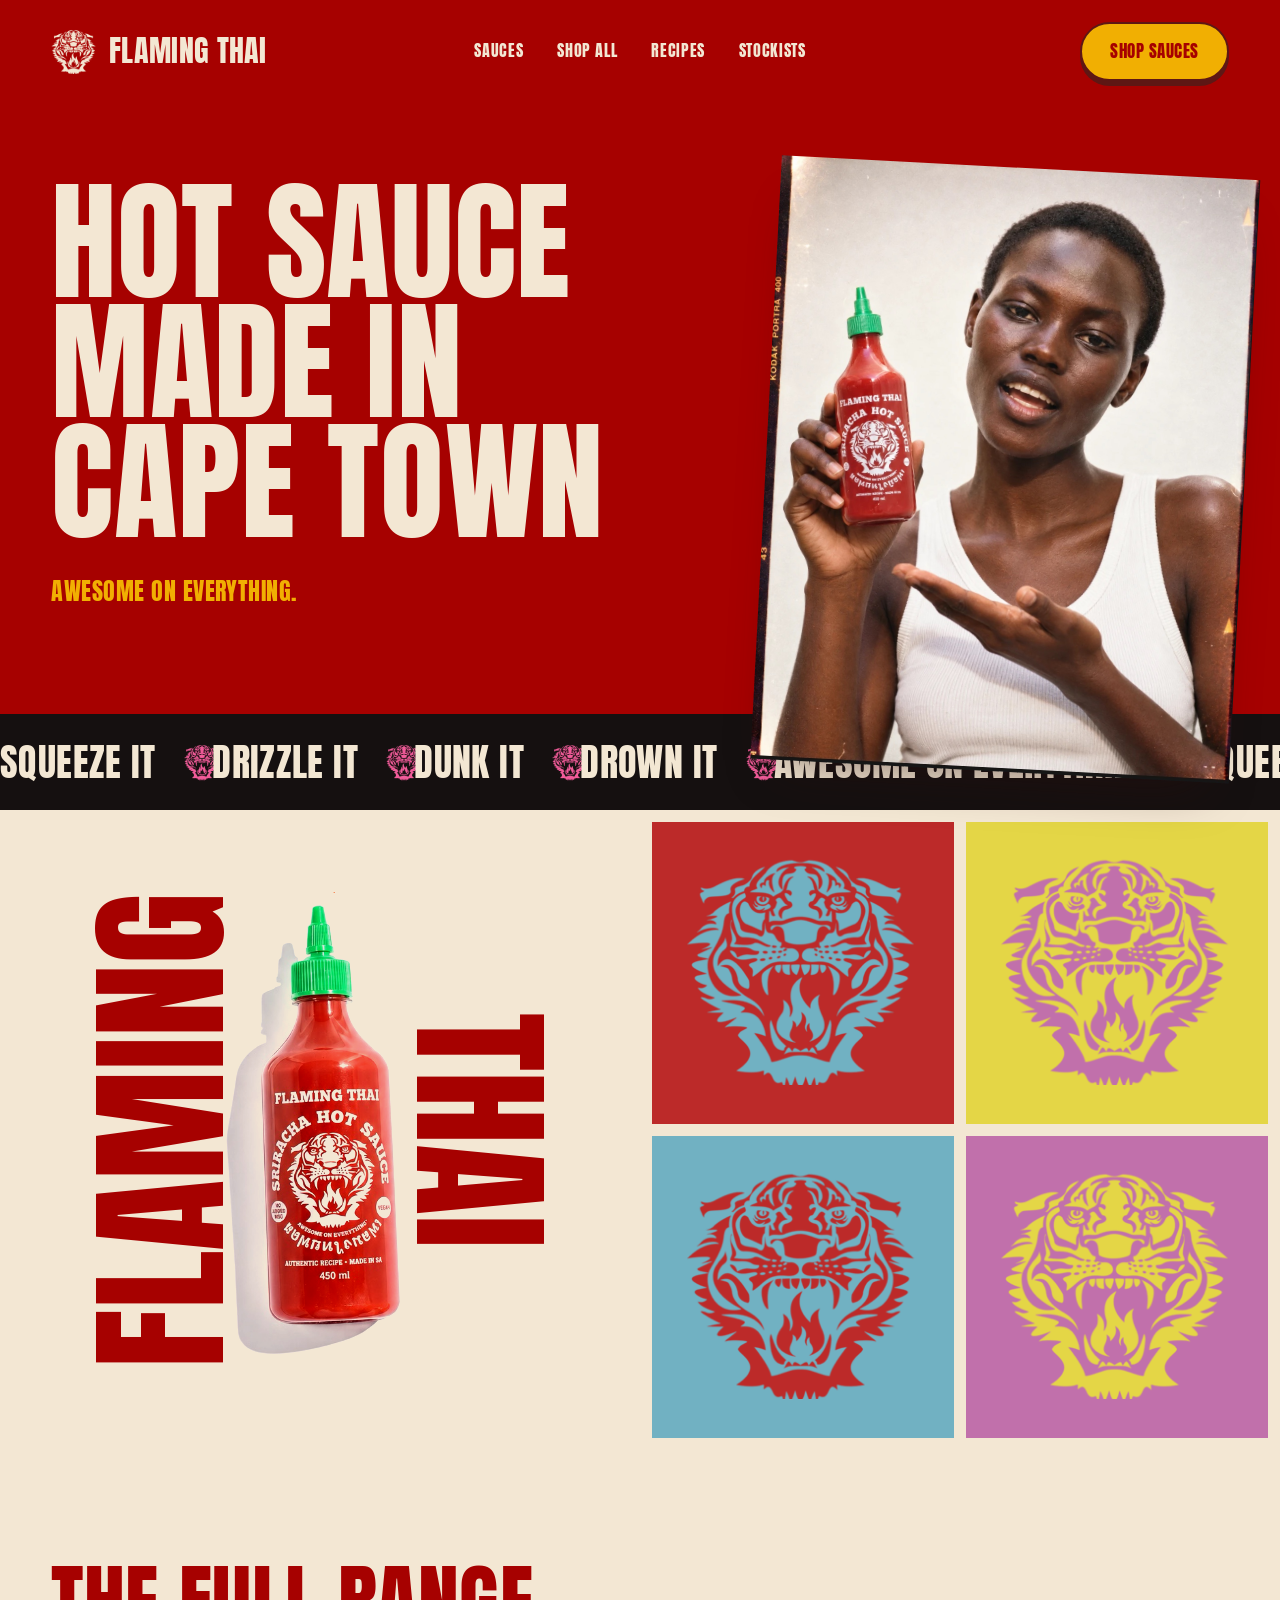
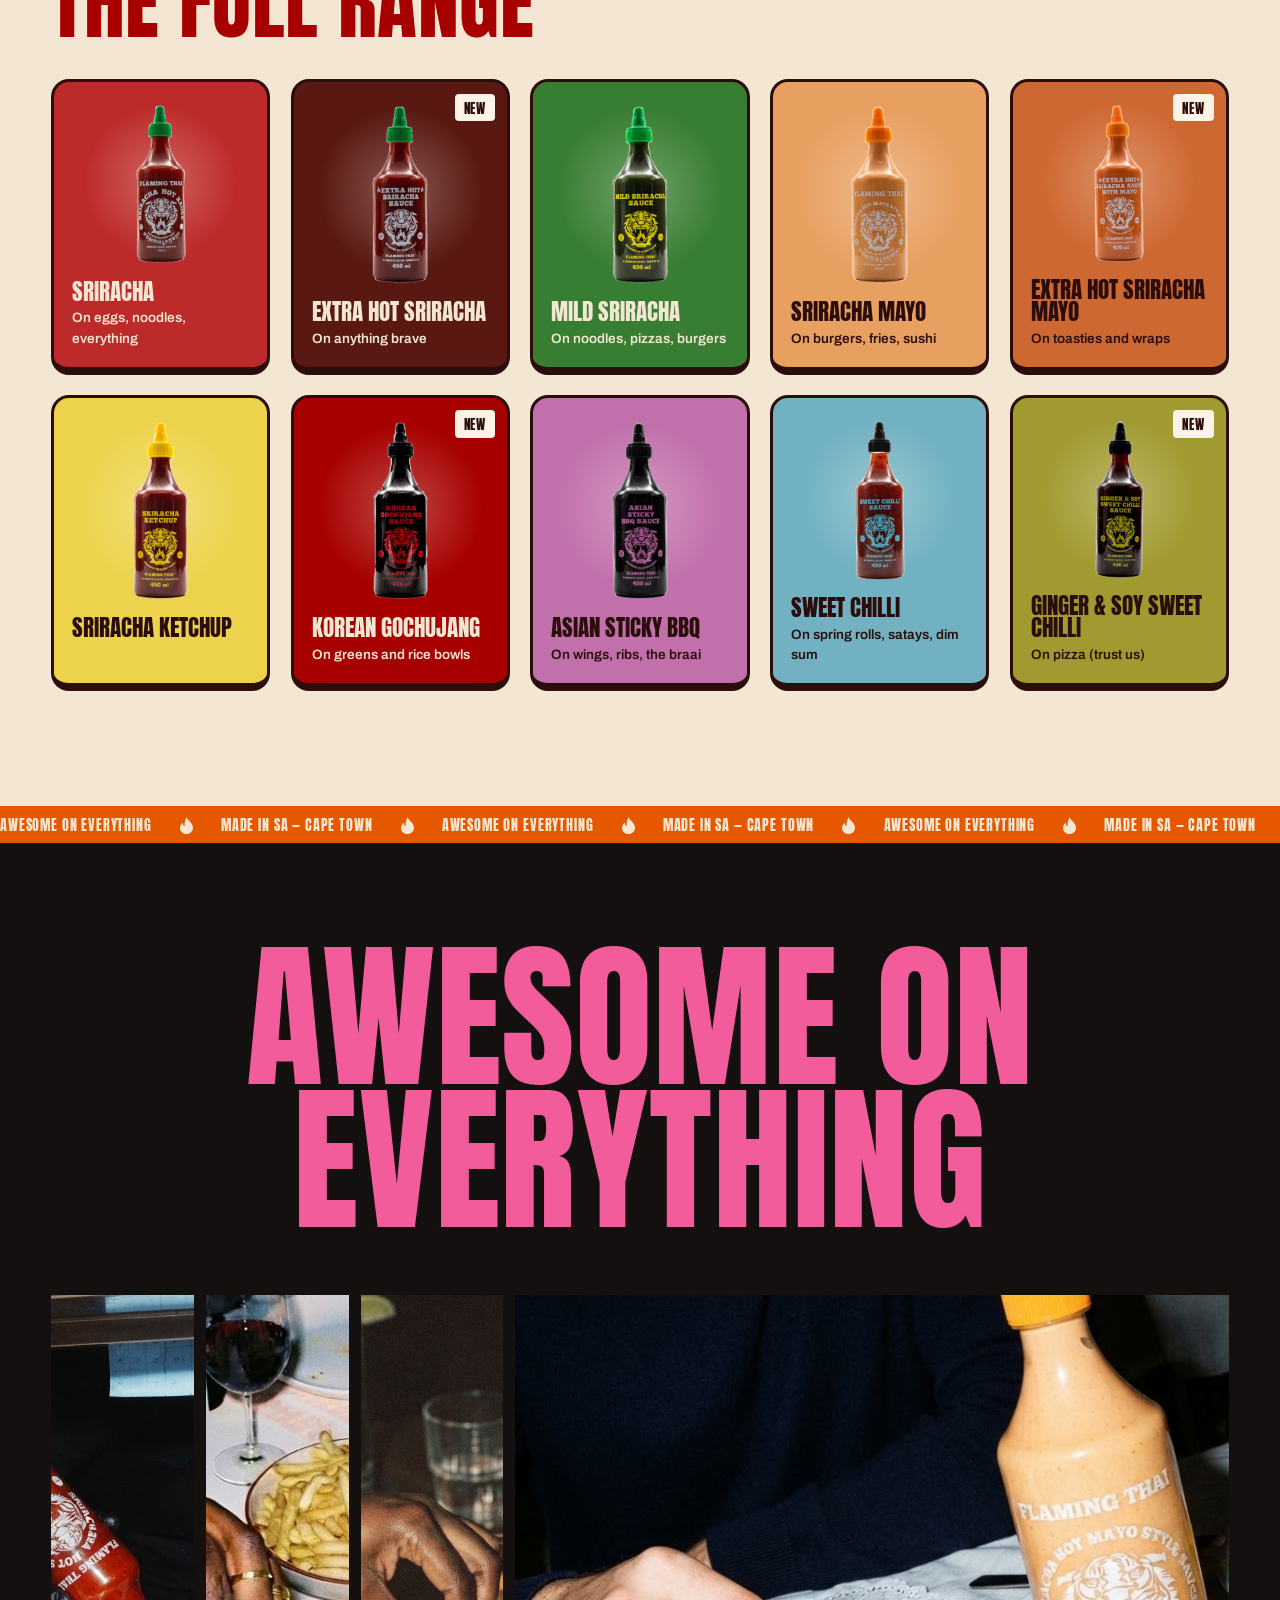
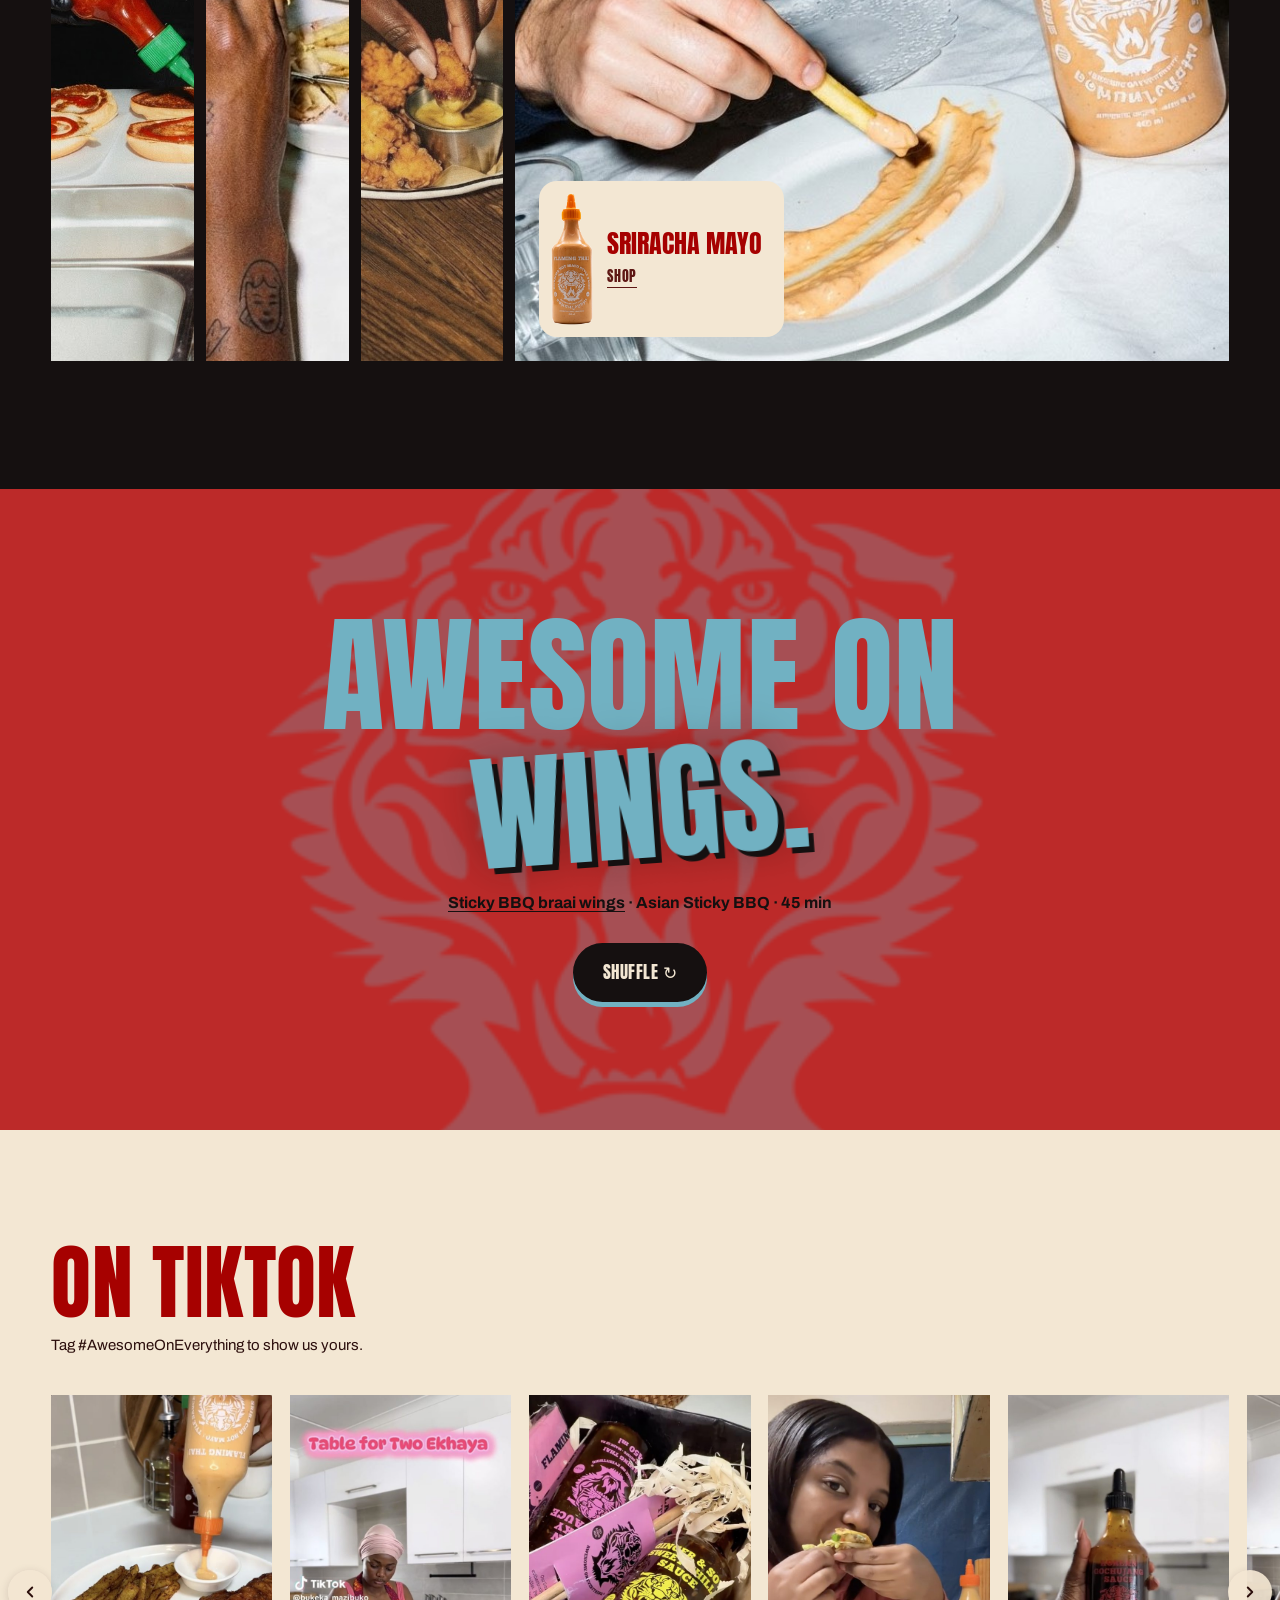
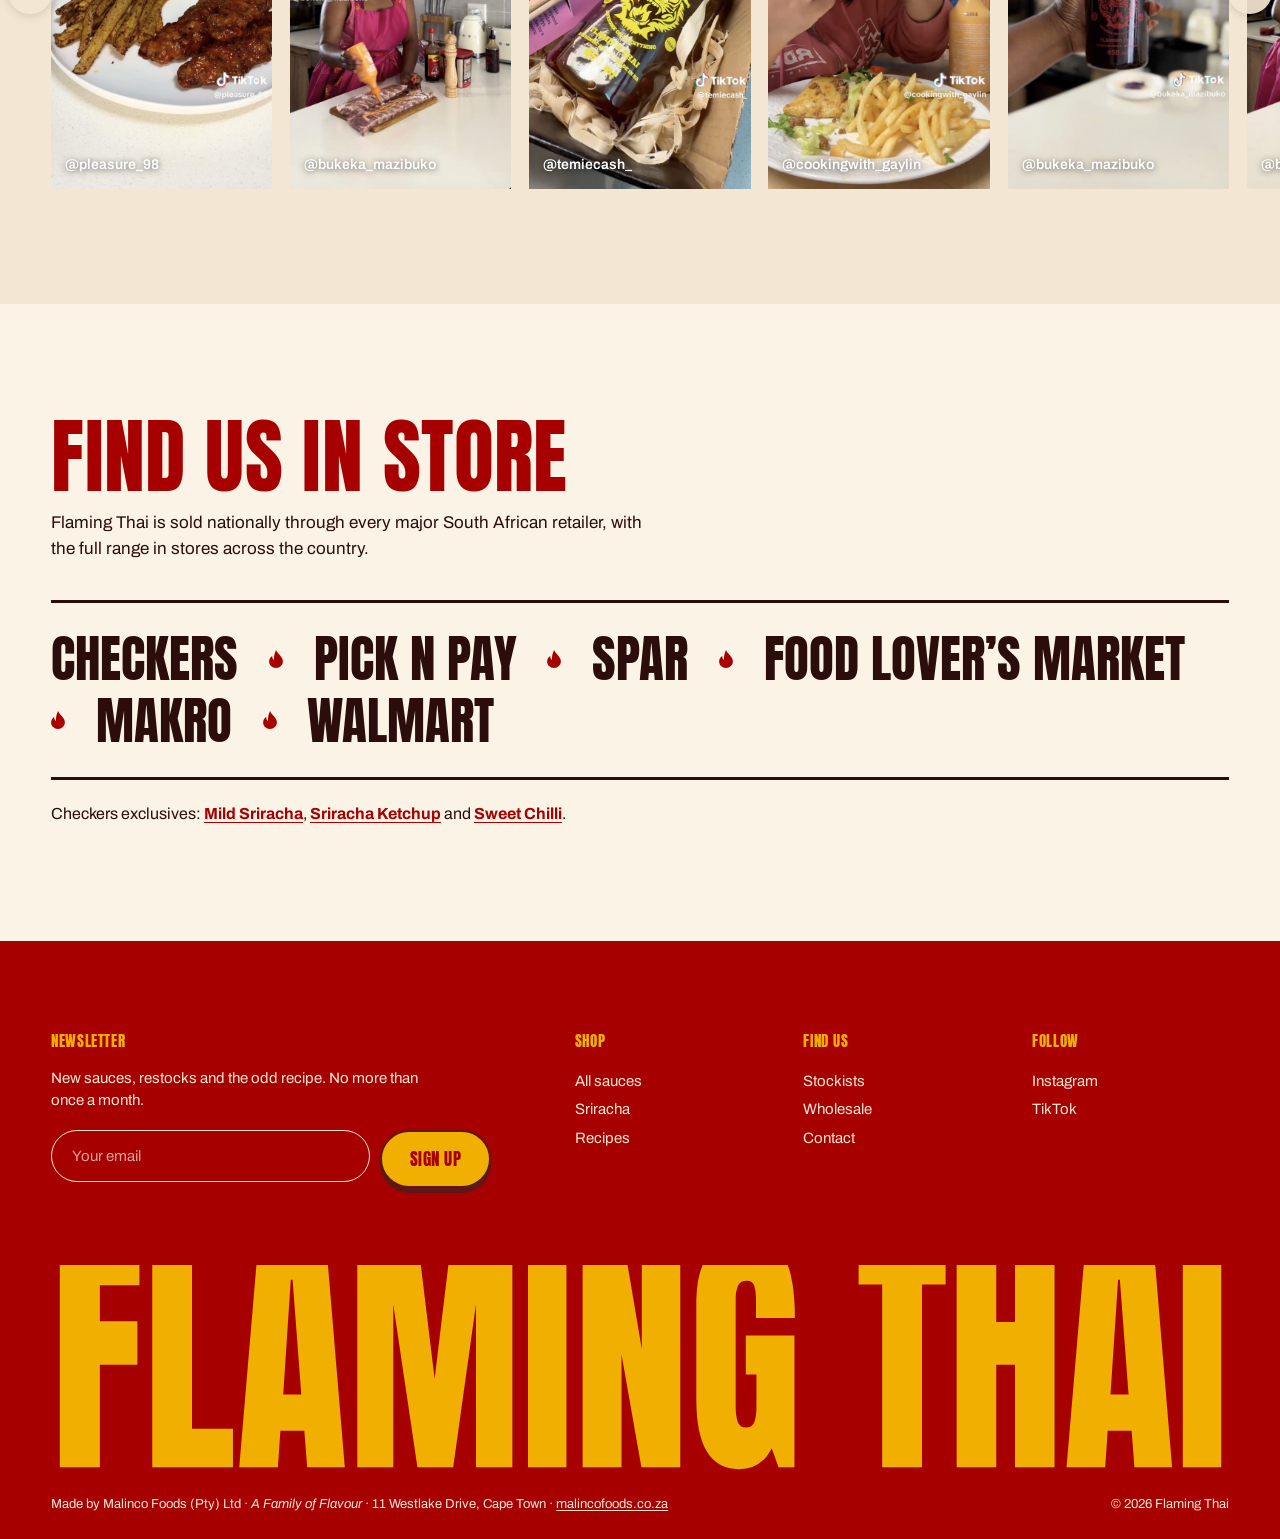
==== commit 2f5ca07c: "Pop-art tigers, new colours, label content, store list and TikTok section Co-Authored-By: Claude Opu" ====
--- a/index.html
+++ b/index.html
@@ -315,24 +315,13 @@
   .life__tag span { display: inline-block; margin-top: 10px; font-family: var(--display); text-transform: uppercase; letter-spacing: .05em; font-size: 14px; border-bottom: 1.5px solid currentColor; }
 
   /* ---------- TikTok ---------- */
-  .tiktok { background: var(--teal); padding: clamp(72px, 9vw, 130px) 0; }
-  .tiktok__head {
-    display: flex; justify-content: space-between; align-items: flex-end; gap: 24px;
-    padding: 0 var(--gutter);
-    margin-bottom: clamp(28px, 3vw, 44px);
-  }
+  .tiktok { background: var(--cream); padding: clamp(72px, 9vw, 130px) 0; }
+  .tiktok__head { padding: 0 var(--gutter); margin-bottom: clamp(28px, 3vw, 44px); }
   .tiktok__head h2 { font-size: clamp(48px, 6.4vw, 112px); color: var(--red); }
   .tiktok__head p { margin-top: 14px; font-size: 15px; color: var(--ink); }
-  .tiktok__nav { display: flex; gap: 10px; }
-  .tiktok__nav button {
-    width: 52px; height: 52px; border-radius: 50%;
-    border: 1.5px solid var(--maroon); color: var(--maroon);
-    display: grid; place-items: center;
-    transition: background .2s ease, color .2s ease;
-  }
-  .tiktok__nav button:hover { background: var(--maroon); color: var(--cream); }
+  .tiktok__rail { position: relative; }
   .rail {
-    display: flex; gap: 18px;
+    display: flex; gap: clamp(14px, 1.4vw, 24px);
     overflow-x: auto;
     scroll-snap-type: x mandatory;
     padding: 0 var(--gutter);
@@ -340,12 +329,31 @@
     scrollbar-width: none;
   }
   .rail::-webkit-scrollbar { display: none; }
-  .rail a { flex: 0 0 clamp(220px, calc((100vw - 2 * var(--gutter) - 72px) / 5), 360px); scroll-snap-align: start; }
-  .rail img {
-    width: 100%; aspect-ratio: 9 / 16; object-fit: cover;
-    border-radius: 18px; border: 1.5px solid var(--maroon);
-  }
-  .rail span { display: block; margin-top: 10px; font-size: 13px; font-weight: 600; color: var(--maroon); }
+  /* Sharp 9:16 tiles, five across; a tile with data-video plays the TikTok in place */
+  .tt {
+    position: relative; display: block; flex: 0 0 calc((100% - 4 * clamp(14px, 1.4vw, 24px)) / 5);
+    aspect-ratio: 9 / 16; overflow: hidden; background: var(--black);
+    scroll-snap-align: start;
+  }
+  .tt img, .tt iframe { position: absolute; inset: 0; width: 100%; height: 100%; object-fit: cover; border: 0; }
+  .tt span {
+    position: absolute; left: 14px; bottom: 14px; right: 14px;
+    font-size: 14px; font-weight: 600; color: #fff;
+    text-shadow: 0 1px 6px rgba(0,0,0,.6);
+  }
+  .tt img { transition: transform .5s ease; }
+  .tt:hover img { transform: scale(1.03); }
+  .tiktok__arrow {
+    position: absolute; top: 50%; z-index: 1; transform: translateY(-50%);
+    width: 44px; height: 44px; border-radius: 50%;
+    display: grid; place-items: center;
+    background: rgba(243,231,211,.92); color: var(--ink);
+    box-shadow: 0 2px 10px rgba(43,14,12,.15);
+    transition: background .2s ease;
+  }
+  .tiktok__arrow:hover { background: var(--paper); }
+  .tiktok__arrow--prev { left: calc(var(--gutter) / 2 - 22px + 4px); }
+  .tiktok__arrow--next { right: calc(var(--gutter) / 2 - 22px + 4px); }
 
 
   /* ---------- Footer ---------- */
@@ -459,8 +467,8 @@
     .life__tag img { height: 96px; }
     .life__tag strong { font-size: 21px; }
 
-    .tiktok__nav { display: none; }
-    .rail a { flex-basis: 62vw; }
+    .tiktok__arrow { display: none; }
+    .tt { flex-basis: 62vw; }
 
 
     .foot { grid-template-columns: 1fr 1fr; }
@@ -563,23 +571,22 @@
 
 <section class="tiktok" aria-labelledby="tiktok-title">
   <div class="tiktok__head">
-    <div>
-      <h2 class="display" id="tiktok-title">On TikTok</h2>
-      <p>Tag #AwesomeOnEverything to show us yours.</p>
+    <h2 class="display" id="tiktok-title">On TikTok</h2>
+    <p>Tag #AwesomeOnEverything to show us yours.</p>
+  </div>
+  <!-- To embed a video, put its TikTok video ID in data-video (the number at the end of the video URL). -->
+  <div class="tiktok__rail">
+    <button type="button" class="tiktok__arrow tiktok__arrow--prev" data-rail="-1" aria-label="Previous videos"><svg width="18" height="18" viewBox="0 0 24 24" fill="none" stroke="currentColor" stroke-width="2.5" stroke-linecap="round" stroke-linejoin="round" aria-hidden="true"><path d="m15 18-6-6 6-6"/></svg></button>
+    <div class="rail" id="rail">
+    <a class="tt" href="https://www.tiktok.com/@pleasure_98" target="_blank" rel="noopener" data-video=""><img src="assets/tiktok/ugc-pleasure-dip.jpg" alt="TikTok by @pleasure_98: Sriracha Mayo squeezed into a dip pot beside fries and glazed chicken" loading="lazy"><span>@pleasure_98</span></a>
+    <a class="tt" href="https://www.tiktok.com/@bukeka_mazibuko" target="_blank" rel="noopener" data-video=""><img src="assets/tiktok/ugc-bukeka-ribs.jpg" alt="TikTok by @bukeka_mazibuko: Extra Hot Sriracha Mayo squeezed over ribs" loading="lazy"><span>@bukeka_mazibuko</span></a>
+    <a class="tt" href="https://www.tiktok.com/@temiecash_" target="_blank" rel="noopener" data-video=""><img src="assets/tiktok/ugc-temiecash-box.jpg" alt="TikTok by @temiecash_: Unboxing Flaming Thai sauces, including Ginger &amp; Soy Sweet Chilli" loading="lazy"><span>@temiecash_</span></a>
+    <a class="tt" href="https://www.tiktok.com/@cookingwith_gaylin" target="_blank" rel="noopener" data-video=""><img src="assets/tiktok/ugc-gaylin.jpg" alt="TikTok by @cookingwith_gaylin: Eating a taco with a bottle of Flaming Thai on the table" loading="lazy"><span>@cookingwith_gaylin</span></a>
+    <a class="tt" href="https://www.tiktok.com/@bukeka_mazibuko" target="_blank" rel="noopener" data-video=""><img src="assets/tiktok/ugc-bukeka-gochujang.jpg" alt="TikTok by @bukeka_mazibuko: Holding up Flaming Thai Korean Gochujang" loading="lazy"><span>@bukeka_mazibuko</span></a>
+    <a class="tt" href="https://www.tiktok.com/@bukeka_mazibuko" target="_blank" rel="noopener" data-video=""><img src="assets/tiktok/ugc-bukeka-cabbage.jpg" alt="TikTok by @bukeka_mazibuko: Drizzling Gochujang over red cabbage" loading="lazy"><span>@bukeka_mazibuko</span></a>
+    <a class="tt" href="https://www.tiktok.com/@bukeka_mazibuko" target="_blank" rel="noopener" data-video=""><img src="assets/tiktok/ugc-bukeka-mayo.jpg" alt="TikTok by @bukeka_mazibuko: Holding up Extra Hot Sriracha Mayo" loading="lazy"><span>@bukeka_mazibuko</span></a>
     </div>
-    <div class="tiktok__nav">
-      <button type="button" data-rail="-1" aria-label="Previous videos"><svg width="18" height="18" viewBox="0 0 24 24" fill="none" stroke="currentColor" stroke-width="2.5" stroke-linecap="round" stroke-linejoin="round" aria-hidden="true"><path d="m15 18-6-6 6-6"/></svg></button>
-      <button type="button" data-rail="1" aria-label="More videos"><svg width="18" height="18" viewBox="0 0 24 24" fill="none" stroke="currentColor" stroke-width="2.5" stroke-linecap="round" stroke-linejoin="round" aria-hidden="true"><path d="m9 18 6-6-6-6"/></svg></button>
-    </div>
-  </div>
-  <div class="rail" id="rail">
-    <a href="#"><img src="assets/tiktok/ugc-pleasure-dip.jpg" alt="TikTok by @pleasure_98: Sriracha Mayo squeezed into a dip pot beside fries and glazed chicken" loading="lazy"><span>@pleasure_98</span></a>
-    <a href="#"><img src="assets/tiktok/ugc-bukeka-ribs.jpg" alt="TikTok by @bukeka_mazibuko: Extra Hot Sriracha Mayo squeezed over ribs" loading="lazy"><span>@bukeka_mazibuko</span></a>
-    <a href="#"><img src="assets/tiktok/ugc-temiecash-box.jpg" alt="TikTok by @temiecash_: Unboxing Flaming Thai sauces, including Ginger &amp; Soy Sweet Chilli" loading="lazy"><span>@temiecash_</span></a>
-    <a href="#"><img src="assets/tiktok/ugc-gaylin.jpg" alt="TikTok by @cookingwith_gaylin: Eating a taco with a bottle of Flaming Thai on the table" loading="lazy"><span>@cookingwith_gaylin</span></a>
-    <a href="#"><img src="assets/tiktok/ugc-bukeka-gochujang.jpg" alt="TikTok by @bukeka_mazibuko: Holding up Flaming Thai Korean Gochujang" loading="lazy"><span>@bukeka_mazibuko</span></a>
-    <a href="#"><img src="assets/tiktok/ugc-bukeka-cabbage.jpg" alt="TikTok by @bukeka_mazibuko: Drizzling Gochujang over red cabbage" loading="lazy"><span>@bukeka_mazibuko</span></a>
-    <a href="#"><img src="assets/tiktok/ugc-bukeka-mayo.jpg" alt="TikTok by @bukeka_mazibuko: Holding up Extra Hot Sriracha Mayo" loading="lazy"><span>@bukeka_mazibuko</span></a>
+    <button type="button" class="tiktok__arrow tiktok__arrow--next" data-rail="1" aria-label="More videos"><svg width="18" height="18" viewBox="0 0 24 24" fill="none" stroke="currentColor" stroke-width="2.5" stroke-linecap="round" stroke-linejoin="round" aria-hidden="true"><path d="m9 18 6-6-6-6"/></svg></button>
   </div>
 </section>
 
@@ -680,6 +687,14 @@
     p.addEventListener('focus', pick);
   });
 
+  // TikTok tiles: with a video ID, clicking swaps the cover for TikTok's player
+  document.querySelectorAll('.tt[data-video]').forEach(tile => tile.addEventListener('click', e => {
+    const id = tile.dataset.video.trim();
+    if (!id || tile.querySelector('iframe')) return;
+    e.preventDefault();
+    tile.insertAdjacentHTML('beforeend', `<iframe src="https://www.tiktok.com/player/v1/${id}?autoplay=1" allow="autoplay; fullscreen; encrypted-media" allowfullscreen title="TikTok video"></iframe>`);
+  }));
+
   // TikTok rail arrows
   const rail = document.getElementById('rail');
   document.querySelectorAll('[data-rail]').forEach(b => b.addEventListener('click', () => {
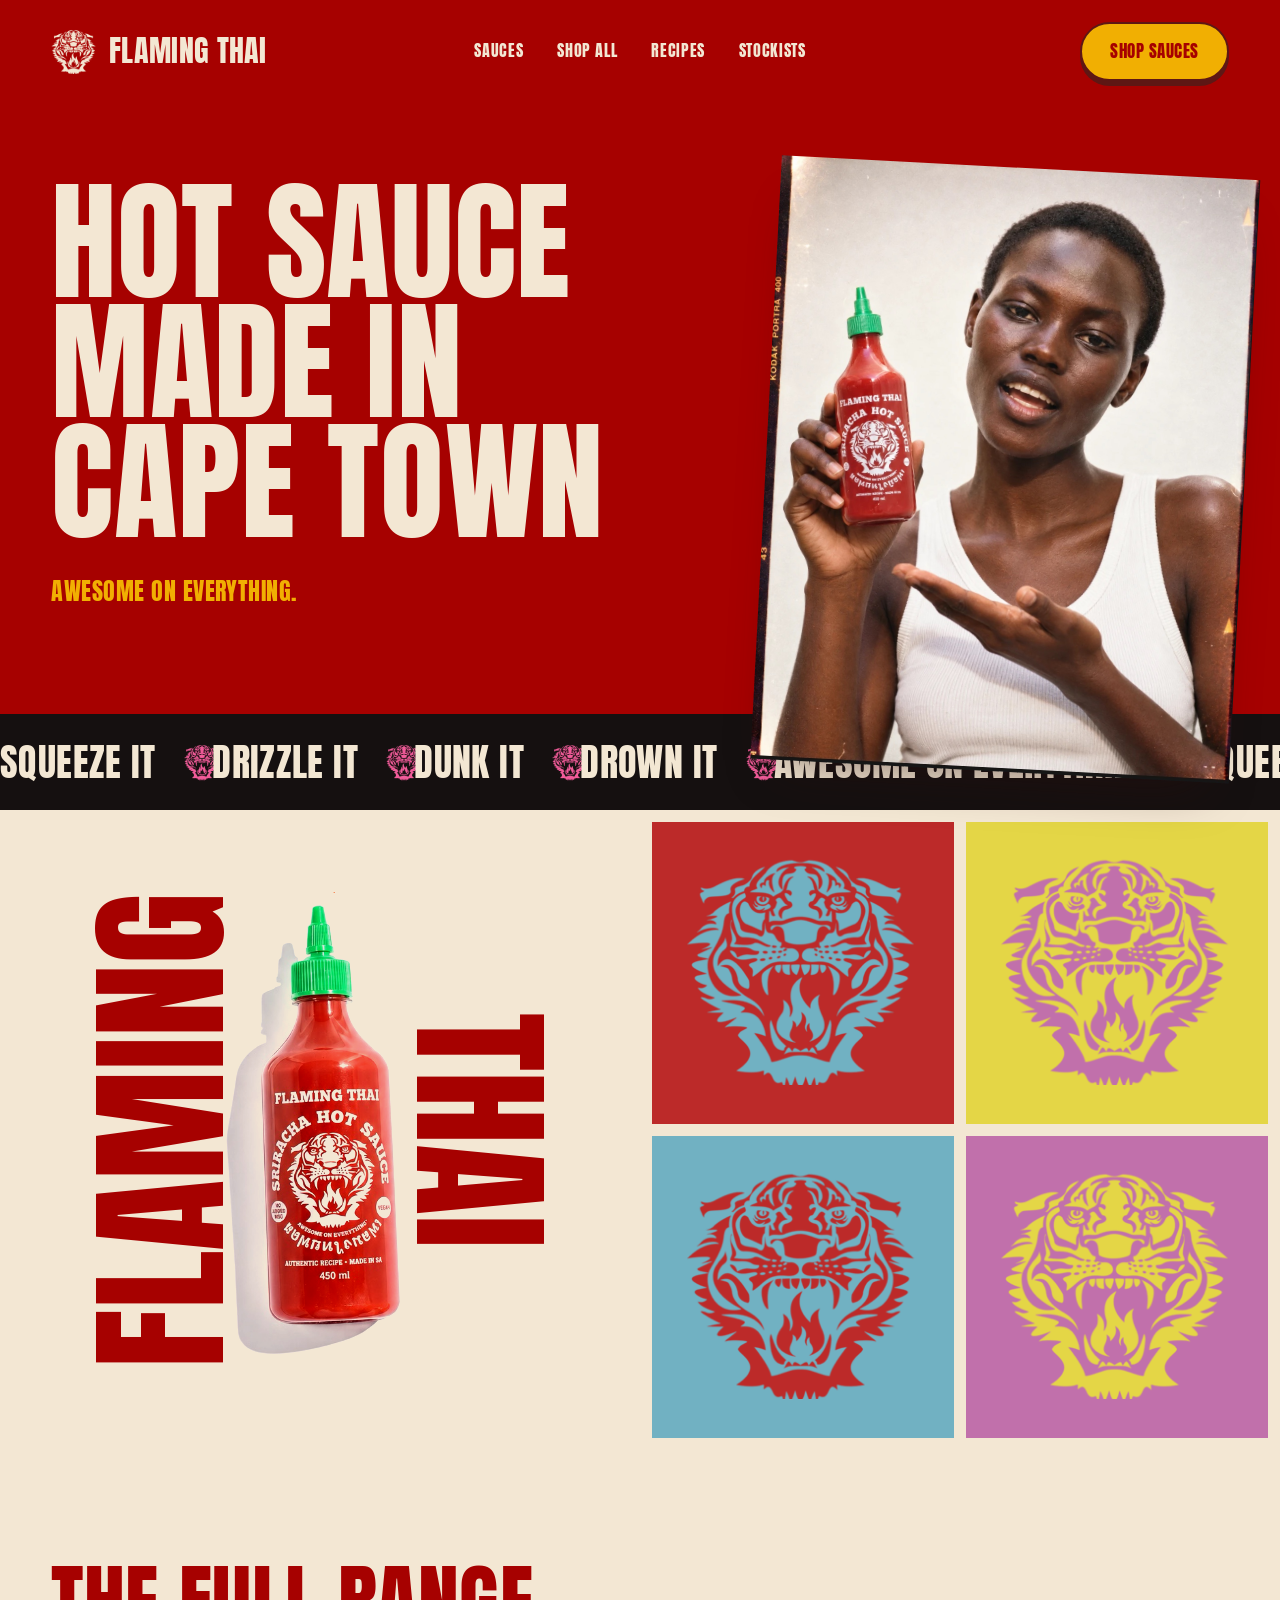
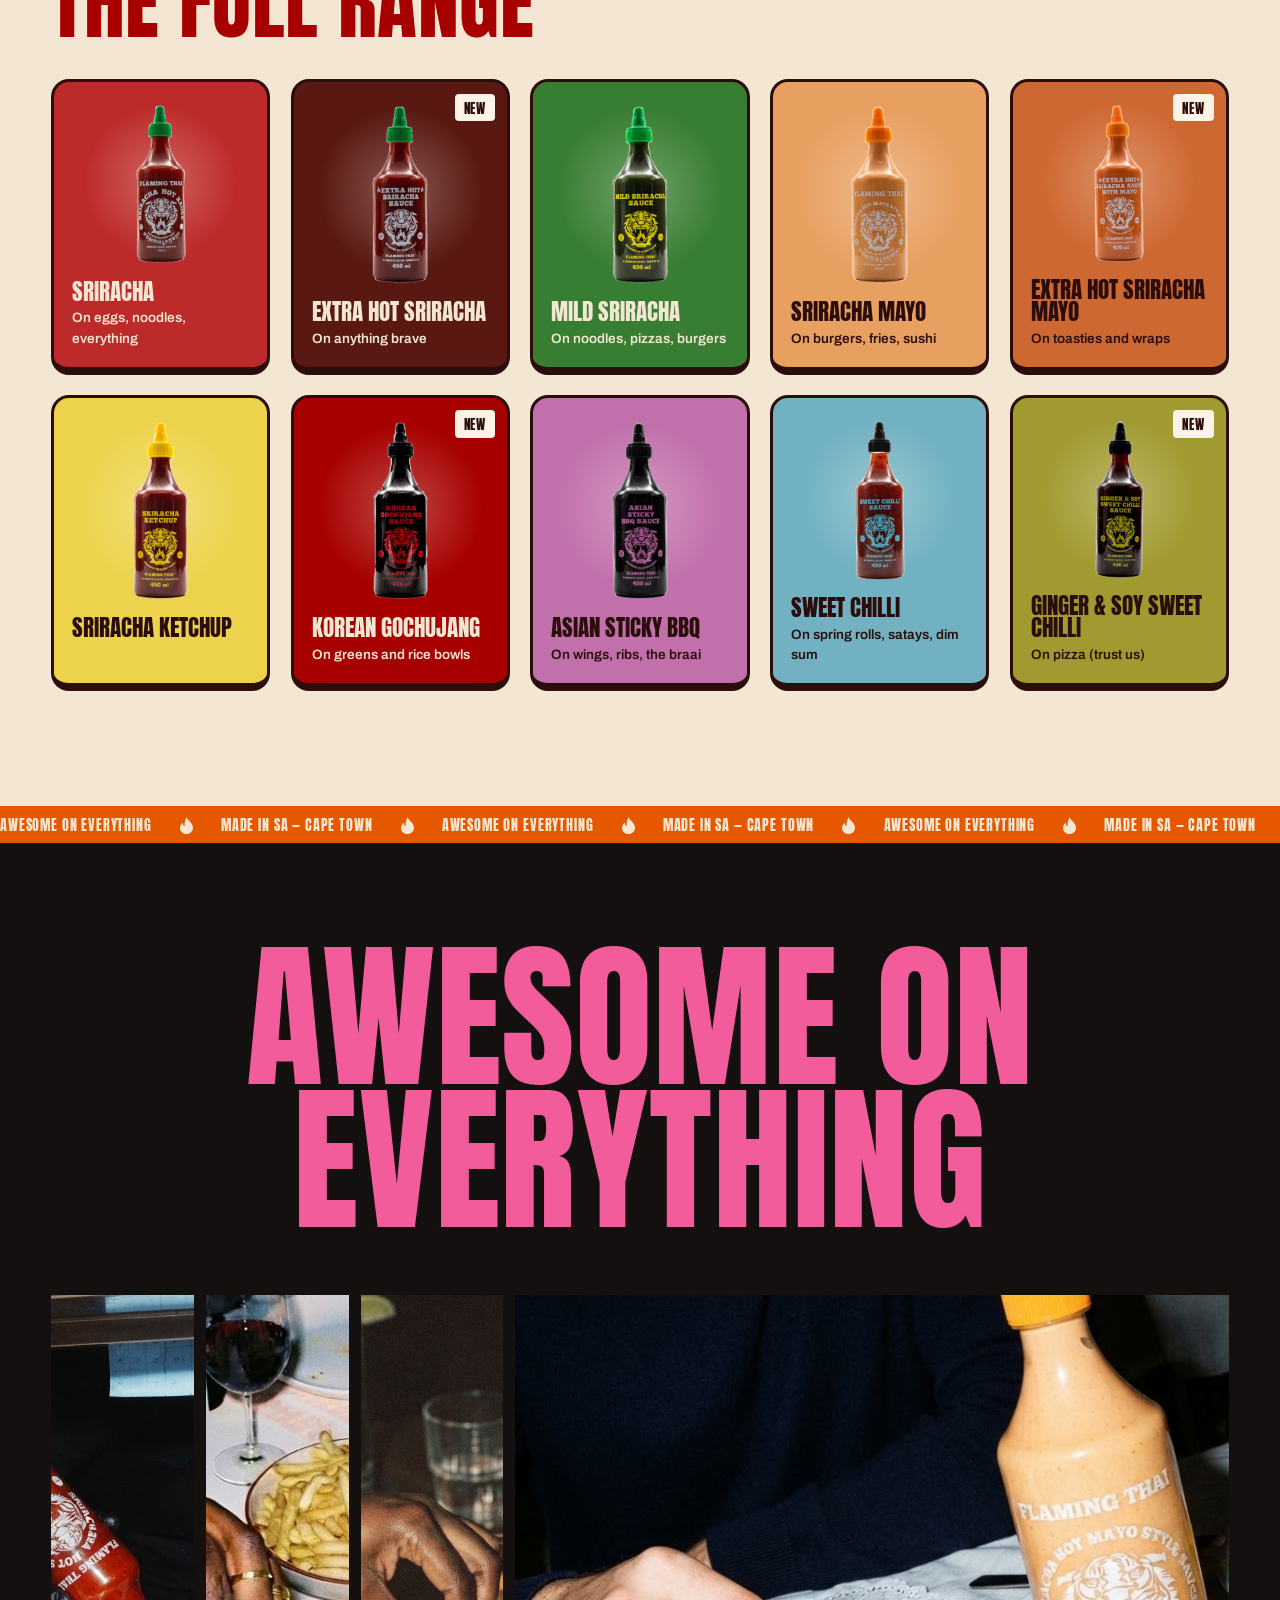
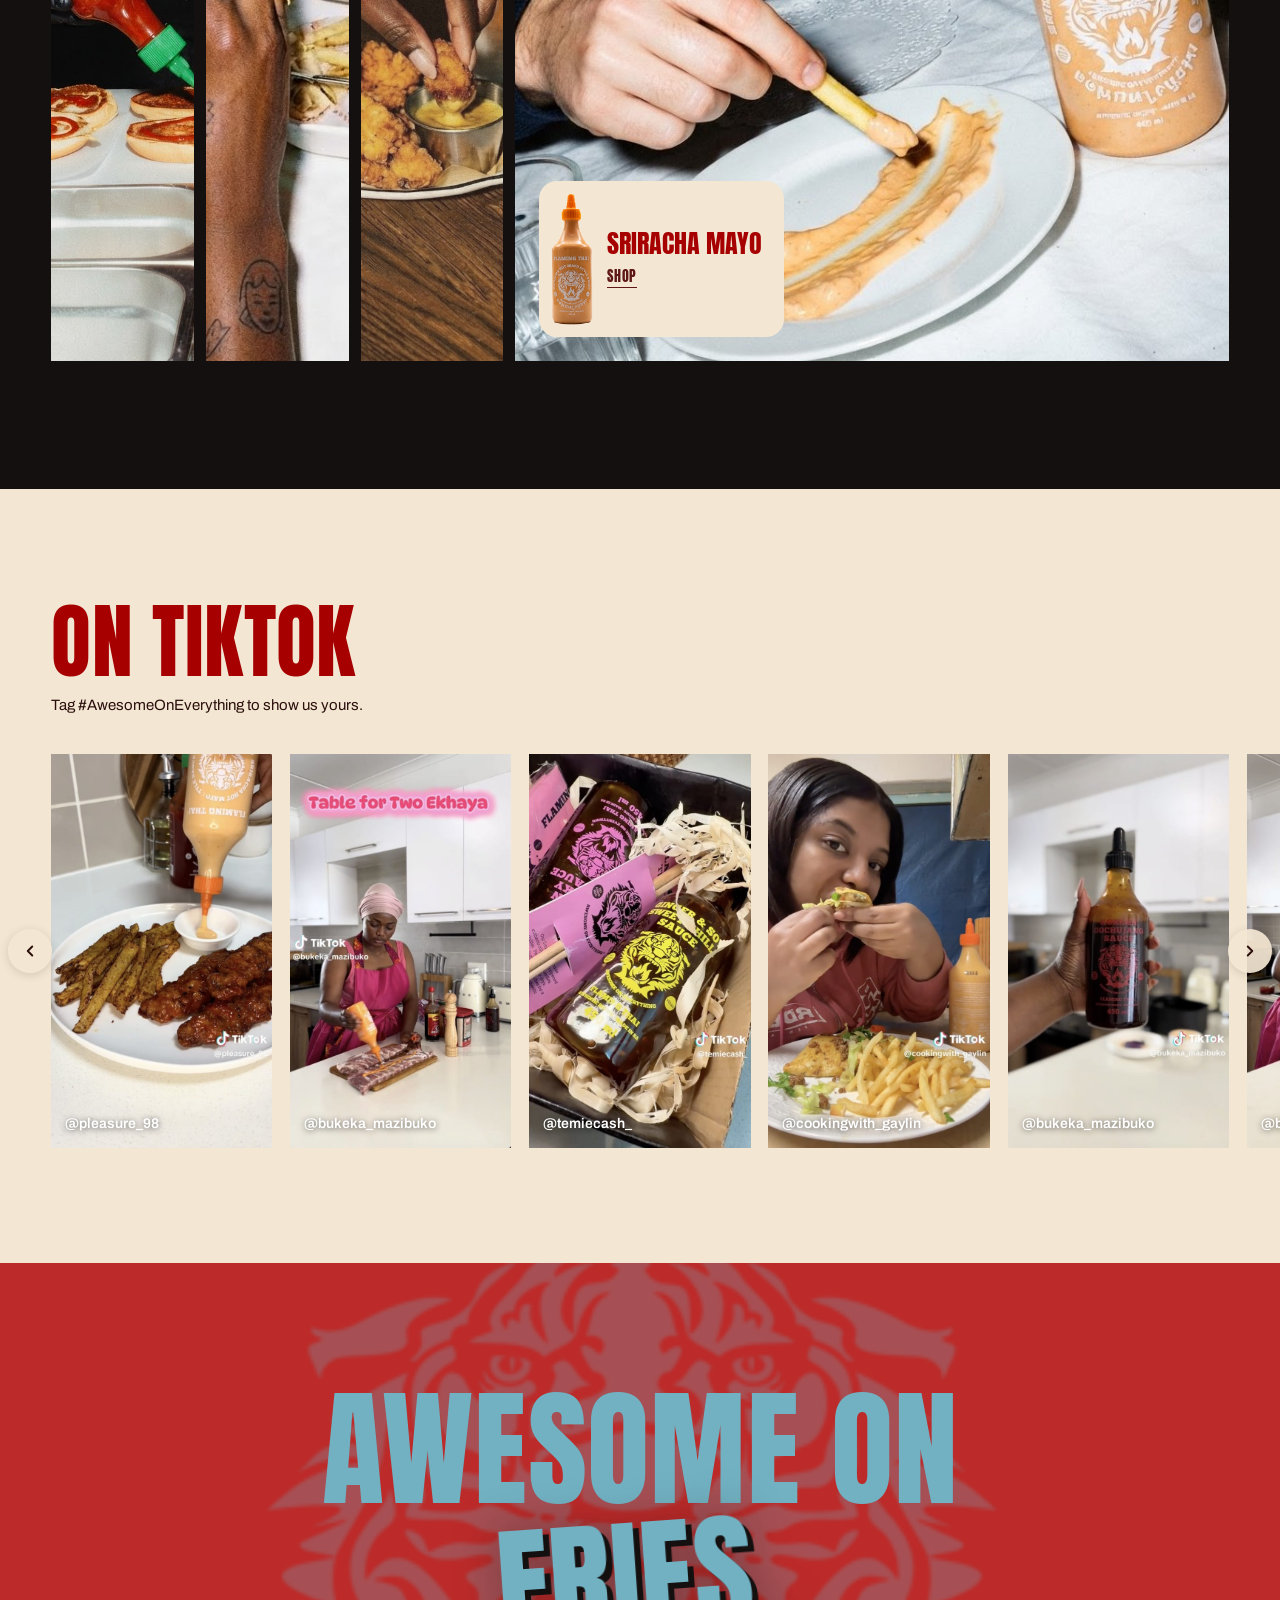
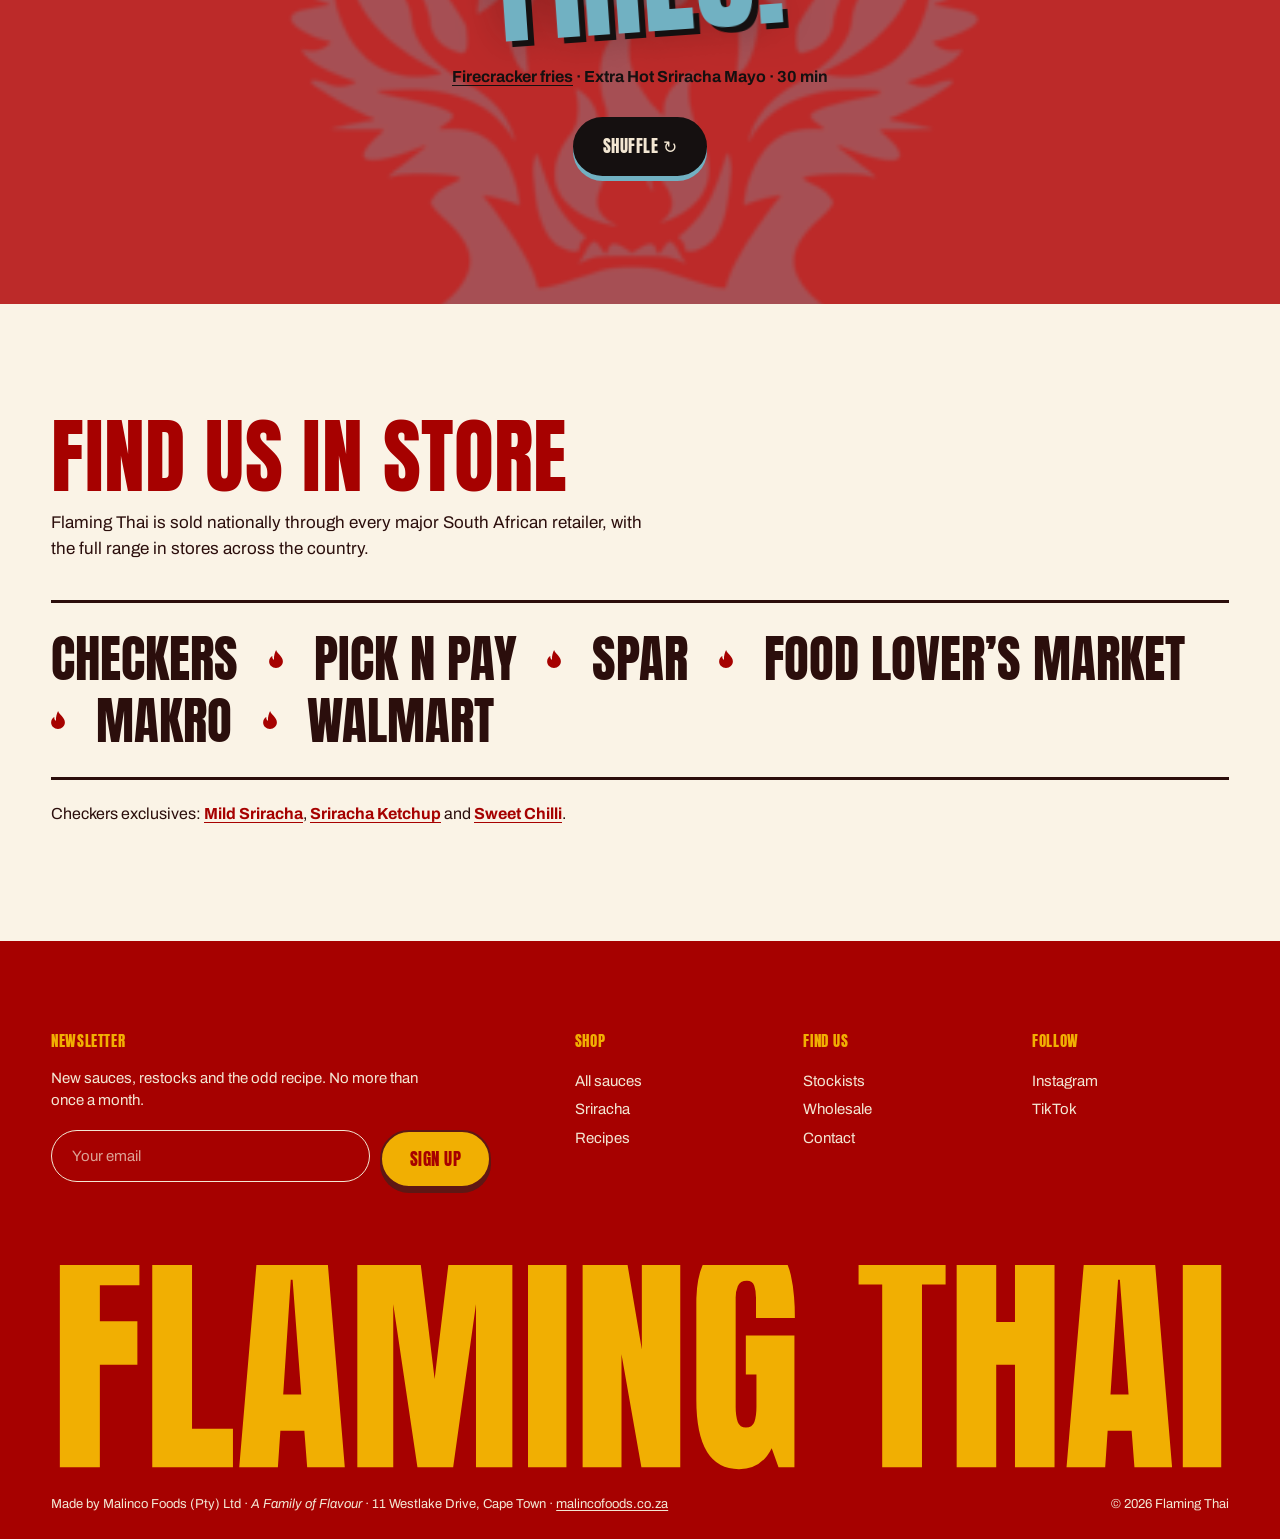
==== commit a3f68ddb: "Move TikTok section above the Awesome on ___ shuffle The shuffle now sits between On TikTok and Find" ====
--- a/index.html
+++ b/index.html
@@ -562,13 +562,6 @@
   </div>
 </section>
 
-<section class="shuffle" aria-labelledby="shuffle-title">
-  <i class="shuffle__tiger" aria-hidden="true"></i>
-  <h2 class="display" id="shuffle-title">Awesome on<br><a class="shuffle__word" id="shuffle-word" href="recipes.html">everything.</a></h2>
-  <p class="shuffle__recipe" id="shuffle-recipe"><a href="recipes.html">See all recipes</a></p>
-  <button type="button" class="btn shuffle__btn" id="shuffle-btn">Shuffle ↻</button>
-</section>
-
 <section class="tiktok" aria-labelledby="tiktok-title">
   <div class="tiktok__head">
     <h2 class="display" id="tiktok-title">On TikTok</h2>
@@ -588,6 +581,13 @@
     </div>
     <button type="button" class="tiktok__arrow tiktok__arrow--next" data-rail="1" aria-label="More videos"><svg width="18" height="18" viewBox="0 0 24 24" fill="none" stroke="currentColor" stroke-width="2.5" stroke-linecap="round" stroke-linejoin="round" aria-hidden="true"><path d="m9 18 6-6-6-6"/></svg></button>
   </div>
+</section>
+
+<section class="shuffle" aria-labelledby="shuffle-title">
+  <i class="shuffle__tiger" aria-hidden="true"></i>
+  <h2 class="display" id="shuffle-title">Awesome on<br><a class="shuffle__word" id="shuffle-word" href="recipes.html">everything.</a></h2>
+  <p class="shuffle__recipe" id="shuffle-recipe"><a href="recipes.html">See all recipes</a></p>
+  <button type="button" class="btn shuffle__btn" id="shuffle-btn">Shuffle ↻</button>
 </section>
 
 <section class="stores" id="where-to-buy" aria-labelledby="stores-title">
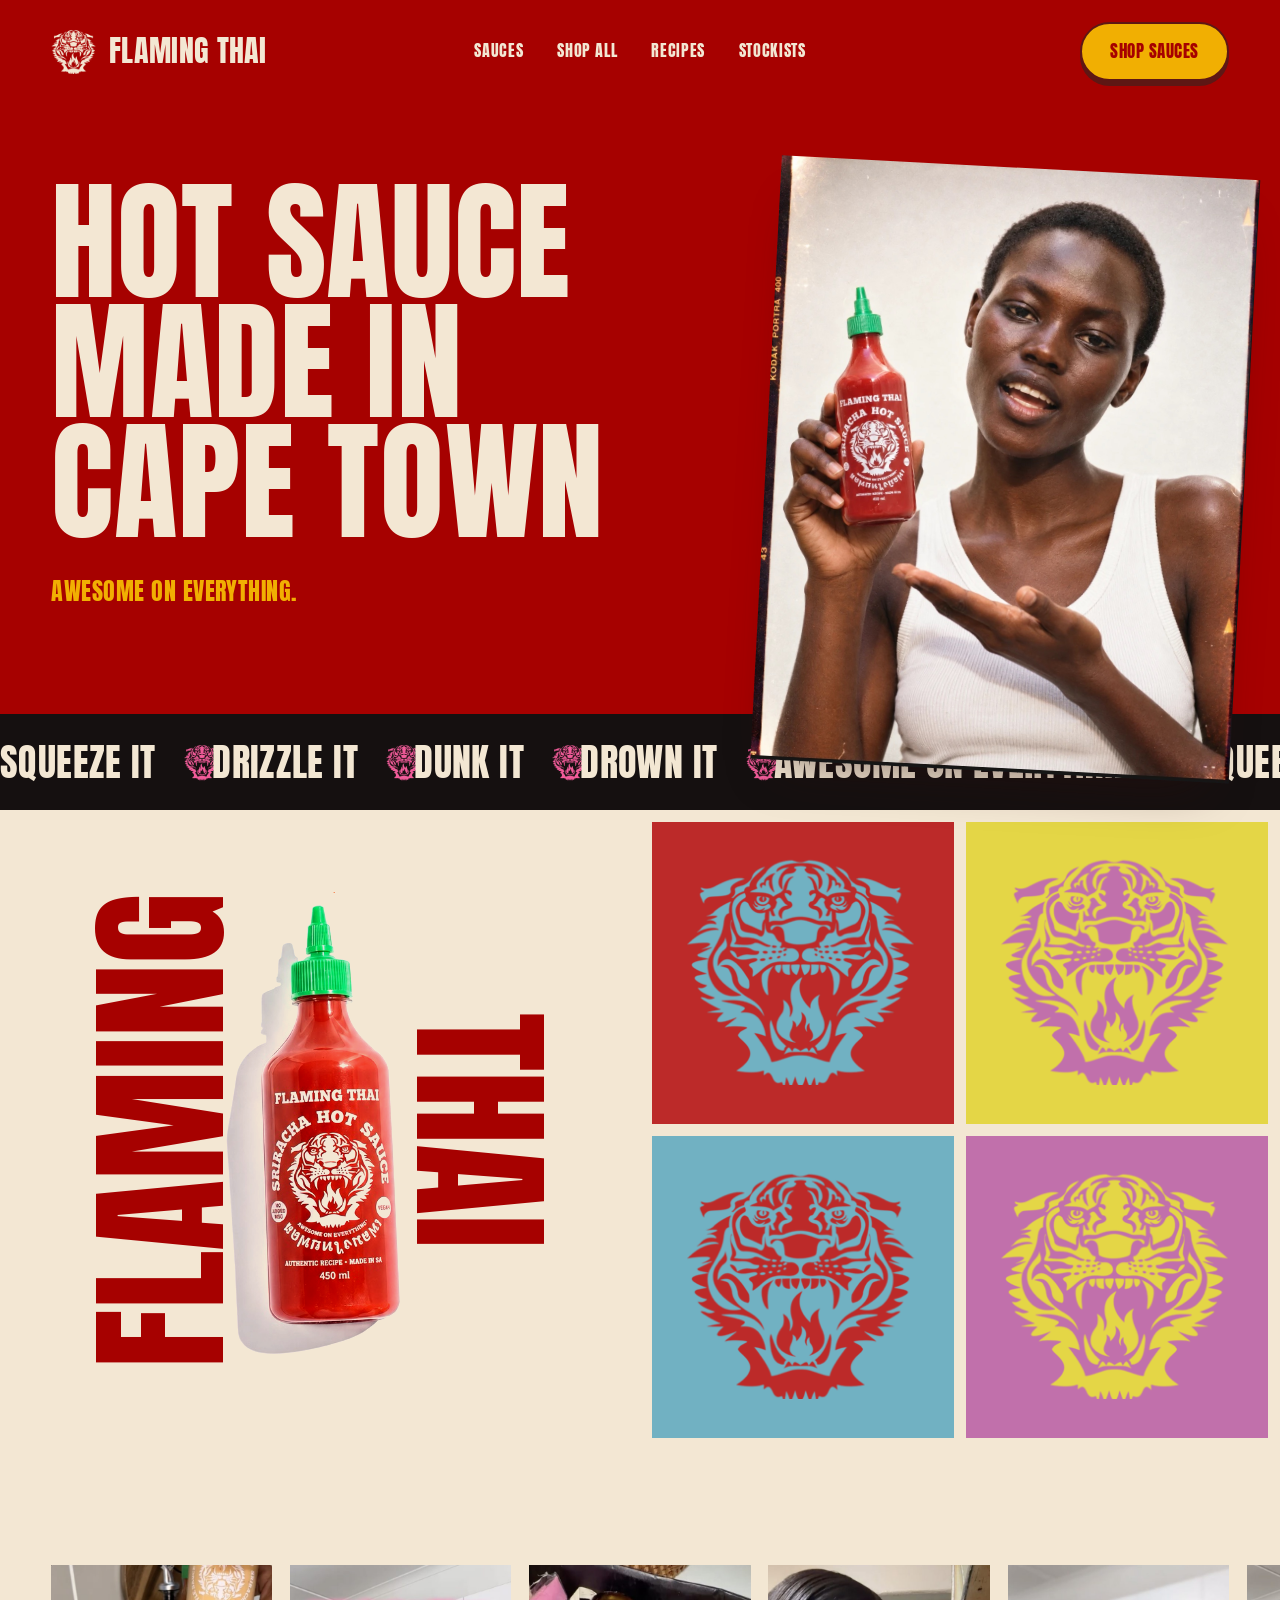
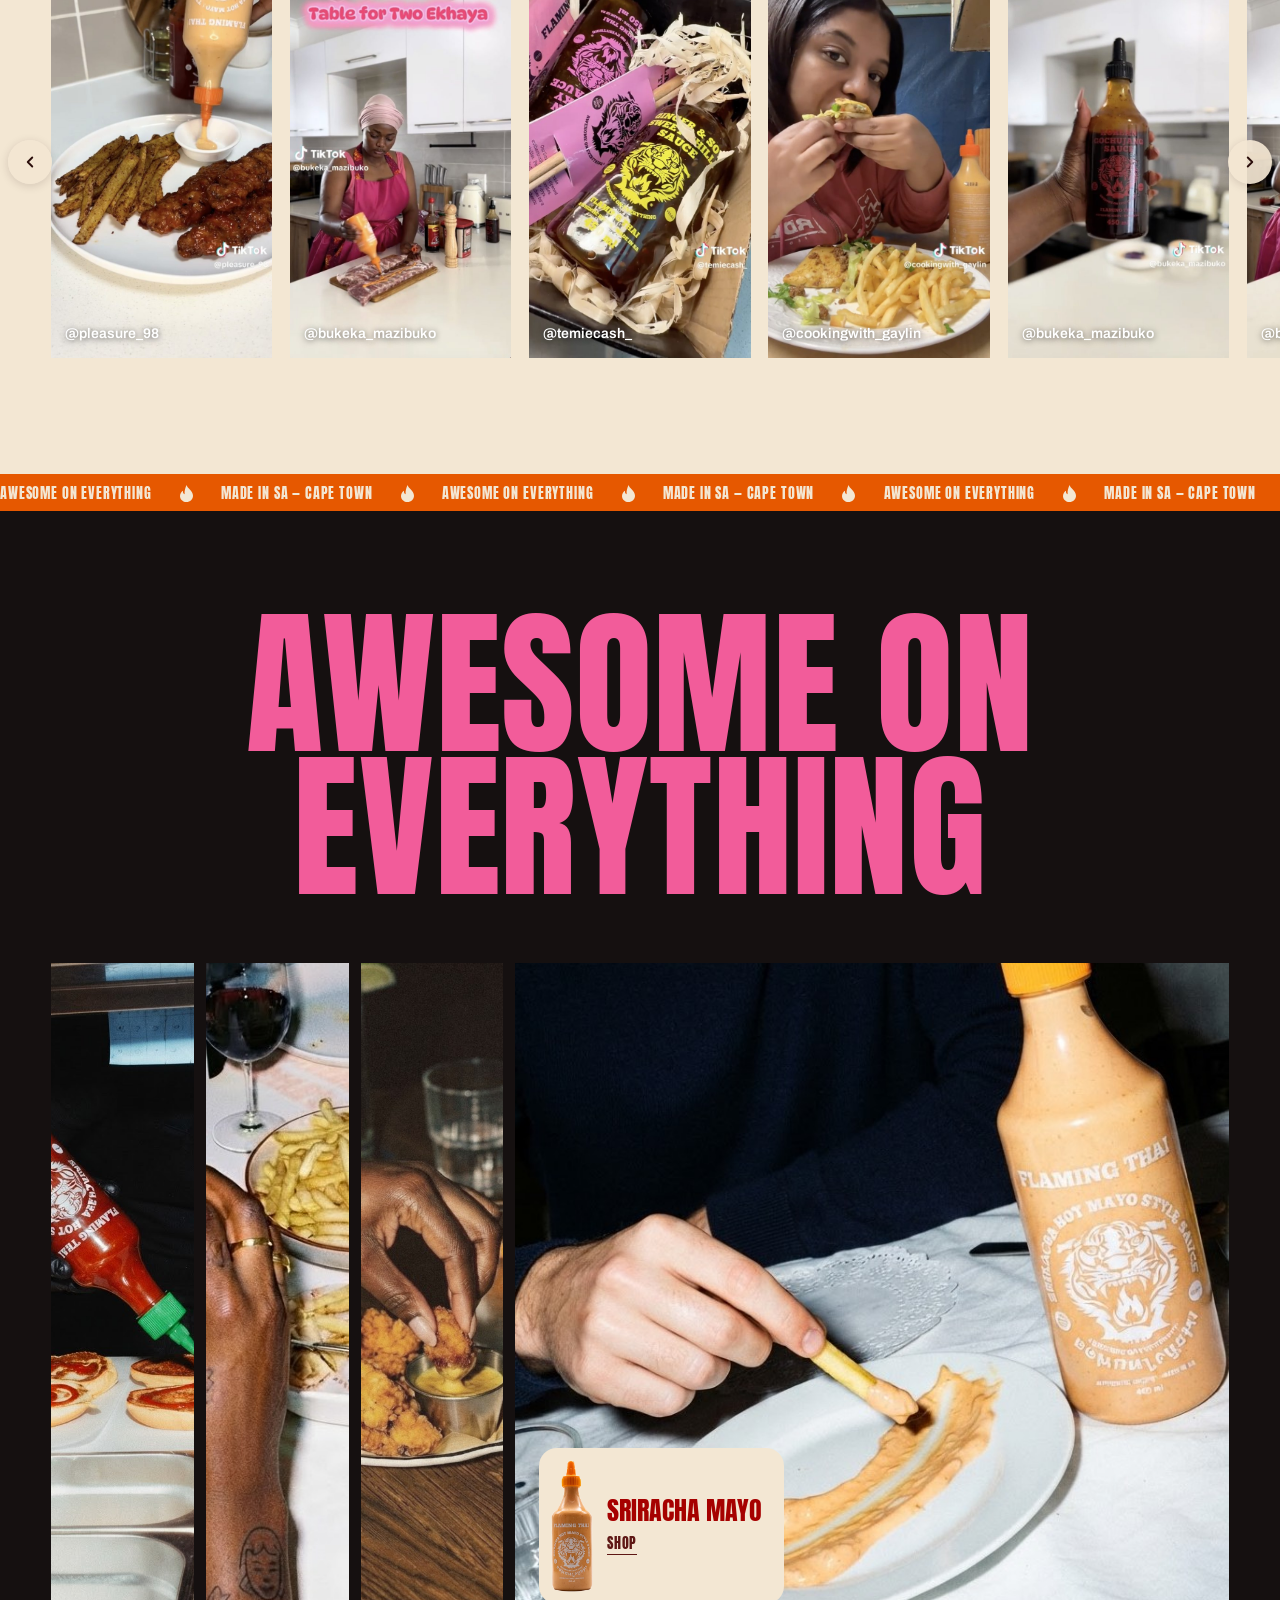
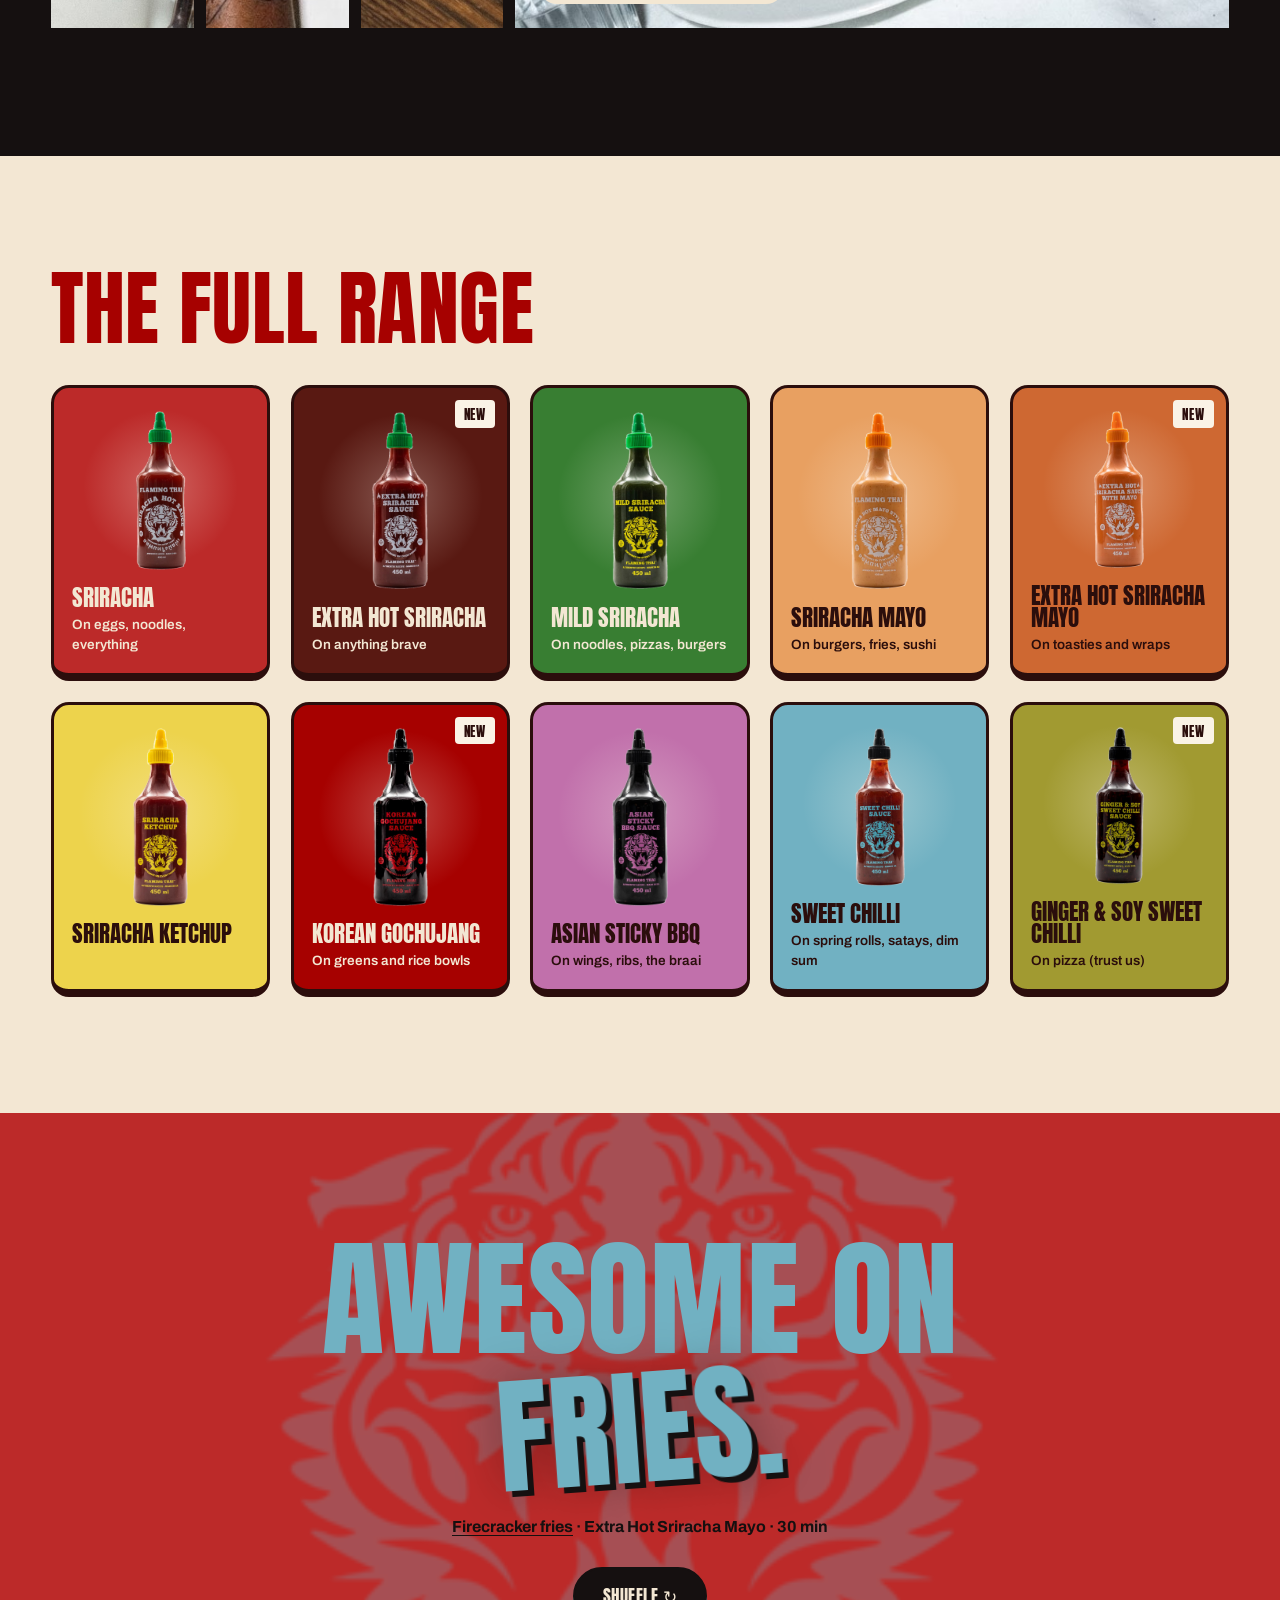
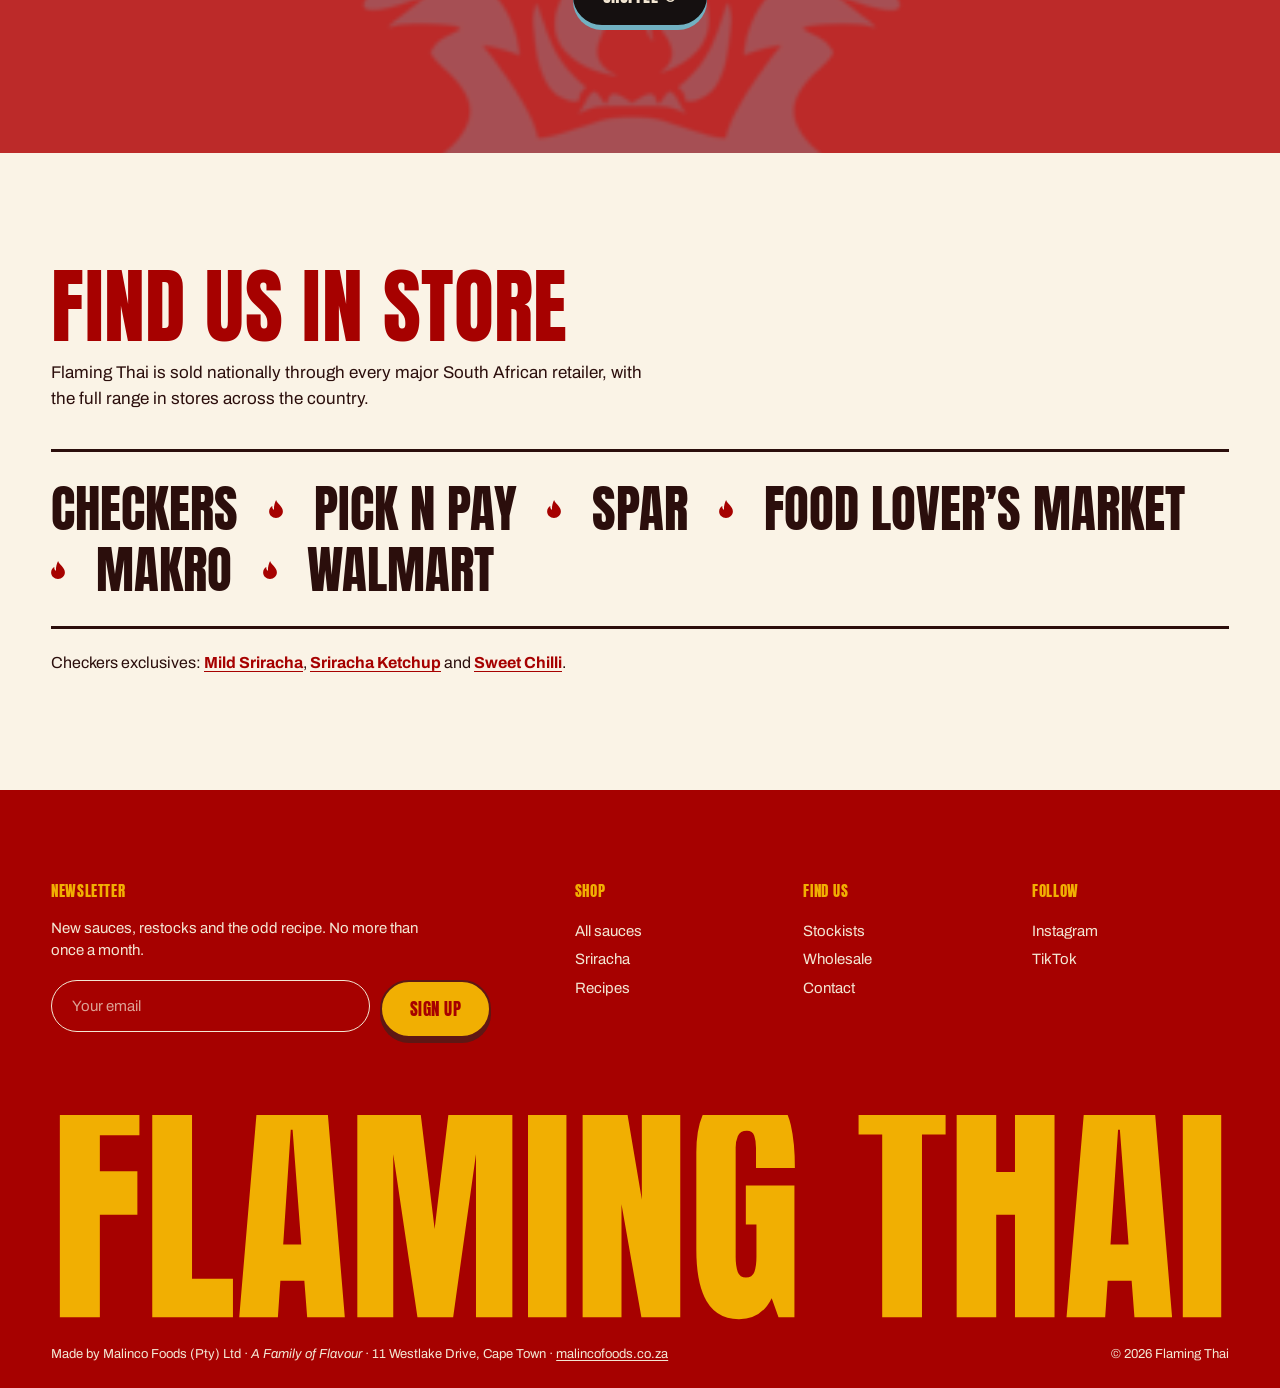
==== commit 69470614: "Swap TikTok and full range sections; drop TikTok heading The creator videos now sit right under the " ====
--- a/index.html
+++ b/index.html
@@ -531,9 +531,21 @@
   </div>
 </section>
 
-<section class="range" id="range" aria-label="All sauces">
-  <h2 class="display">The full range</h2>
-  <div class="range__grid" id="range-grid"></div>
+<section class="tiktok" aria-label="Flaming Thai on TikTok">
+  <!-- To embed a video, put its TikTok video ID in data-video (the number at the end of the video URL). -->
+  <div class="tiktok__rail">
+    <button type="button" class="tiktok__arrow tiktok__arrow--prev" data-rail="-1" aria-label="Previous videos"><svg width="18" height="18" viewBox="0 0 24 24" fill="none" stroke="currentColor" stroke-width="2.5" stroke-linecap="round" stroke-linejoin="round" aria-hidden="true"><path d="m15 18-6-6 6-6"/></svg></button>
+    <div class="rail" id="rail">
+    <a class="tt" href="https://www.tiktok.com/@pleasure_98" target="_blank" rel="noopener" data-video=""><img src="assets/tiktok/ugc-pleasure-dip.jpg" alt="TikTok by @pleasure_98: Sriracha Mayo squeezed into a dip pot beside fries and glazed chicken" loading="lazy"><span>@pleasure_98</span></a>
+    <a class="tt" href="https://www.tiktok.com/@bukeka_mazibuko" target="_blank" rel="noopener" data-video=""><img src="assets/tiktok/ugc-bukeka-ribs.jpg" alt="TikTok by @bukeka_mazibuko: Extra Hot Sriracha Mayo squeezed over ribs" loading="lazy"><span>@bukeka_mazibuko</span></a>
+    <a class="tt" href="https://www.tiktok.com/@temiecash_" target="_blank" rel="noopener" data-video=""><img src="assets/tiktok/ugc-temiecash-box.jpg" alt="TikTok by @temiecash_: Unboxing Flaming Thai sauces, including Ginger &amp; Soy Sweet Chilli" loading="lazy"><span>@temiecash_</span></a>
+    <a class="tt" href="https://www.tiktok.com/@cookingwith_gaylin" target="_blank" rel="noopener" data-video=""><img src="assets/tiktok/ugc-gaylin.jpg" alt="TikTok by @cookingwith_gaylin: Eating a taco with a bottle of Flaming Thai on the table" loading="lazy"><span>@cookingwith_gaylin</span></a>
+    <a class="tt" href="https://www.tiktok.com/@bukeka_mazibuko" target="_blank" rel="noopener" data-video=""><img src="assets/tiktok/ugc-bukeka-gochujang.jpg" alt="TikTok by @bukeka_mazibuko: Holding up Flaming Thai Korean Gochujang" loading="lazy"><span>@bukeka_mazibuko</span></a>
+    <a class="tt" href="https://www.tiktok.com/@bukeka_mazibuko" target="_blank" rel="noopener" data-video=""><img src="assets/tiktok/ugc-bukeka-cabbage.jpg" alt="TikTok by @bukeka_mazibuko: Drizzling Gochujang over red cabbage" loading="lazy"><span>@bukeka_mazibuko</span></a>
+    <a class="tt" href="https://www.tiktok.com/@bukeka_mazibuko" target="_blank" rel="noopener" data-video=""><img src="assets/tiktok/ugc-bukeka-mayo.jpg" alt="TikTok by @bukeka_mazibuko: Holding up Extra Hot Sriracha Mayo" loading="lazy"><span>@bukeka_mazibuko</span></a>
+    </div>
+    <button type="button" class="tiktok__arrow tiktok__arrow--next" data-rail="1" aria-label="More videos"><svg width="18" height="18" viewBox="0 0 24 24" fill="none" stroke="currentColor" stroke-width="2.5" stroke-linecap="round" stroke-linejoin="round" aria-hidden="true"><path d="m9 18 6-6-6-6"/></svg></button>
+  </div>
 </section>
 
 <div class="marquee marquee--dark" aria-hidden="true">
@@ -562,25 +574,9 @@
   </div>
 </section>
 
-<section class="tiktok" aria-labelledby="tiktok-title">
-  <div class="tiktok__head">
-    <h2 class="display" id="tiktok-title">On TikTok</h2>
-    <p>Tag #AwesomeOnEverything to show us yours.</p>
-  </div>
-  <!-- To embed a video, put its TikTok video ID in data-video (the number at the end of the video URL). -->
-  <div class="tiktok__rail">
-    <button type="button" class="tiktok__arrow tiktok__arrow--prev" data-rail="-1" aria-label="Previous videos"><svg width="18" height="18" viewBox="0 0 24 24" fill="none" stroke="currentColor" stroke-width="2.5" stroke-linecap="round" stroke-linejoin="round" aria-hidden="true"><path d="m15 18-6-6 6-6"/></svg></button>
-    <div class="rail" id="rail">
-    <a class="tt" href="https://www.tiktok.com/@pleasure_98" target="_blank" rel="noopener" data-video=""><img src="assets/tiktok/ugc-pleasure-dip.jpg" alt="TikTok by @pleasure_98: Sriracha Mayo squeezed into a dip pot beside fries and glazed chicken" loading="lazy"><span>@pleasure_98</span></a>
-    <a class="tt" href="https://www.tiktok.com/@bukeka_mazibuko" target="_blank" rel="noopener" data-video=""><img src="assets/tiktok/ugc-bukeka-ribs.jpg" alt="TikTok by @bukeka_mazibuko: Extra Hot Sriracha Mayo squeezed over ribs" loading="lazy"><span>@bukeka_mazibuko</span></a>
-    <a class="tt" href="https://www.tiktok.com/@temiecash_" target="_blank" rel="noopener" data-video=""><img src="assets/tiktok/ugc-temiecash-box.jpg" alt="TikTok by @temiecash_: Unboxing Flaming Thai sauces, including Ginger &amp; Soy Sweet Chilli" loading="lazy"><span>@temiecash_</span></a>
-    <a class="tt" href="https://www.tiktok.com/@cookingwith_gaylin" target="_blank" rel="noopener" data-video=""><img src="assets/tiktok/ugc-gaylin.jpg" alt="TikTok by @cookingwith_gaylin: Eating a taco with a bottle of Flaming Thai on the table" loading="lazy"><span>@cookingwith_gaylin</span></a>
-    <a class="tt" href="https://www.tiktok.com/@bukeka_mazibuko" target="_blank" rel="noopener" data-video=""><img src="assets/tiktok/ugc-bukeka-gochujang.jpg" alt="TikTok by @bukeka_mazibuko: Holding up Flaming Thai Korean Gochujang" loading="lazy"><span>@bukeka_mazibuko</span></a>
-    <a class="tt" href="https://www.tiktok.com/@bukeka_mazibuko" target="_blank" rel="noopener" data-video=""><img src="assets/tiktok/ugc-bukeka-cabbage.jpg" alt="TikTok by @bukeka_mazibuko: Drizzling Gochujang over red cabbage" loading="lazy"><span>@bukeka_mazibuko</span></a>
-    <a class="tt" href="https://www.tiktok.com/@bukeka_mazibuko" target="_blank" rel="noopener" data-video=""><img src="assets/tiktok/ugc-bukeka-mayo.jpg" alt="TikTok by @bukeka_mazibuko: Holding up Extra Hot Sriracha Mayo" loading="lazy"><span>@bukeka_mazibuko</span></a>
-    </div>
-    <button type="button" class="tiktok__arrow tiktok__arrow--next" data-rail="1" aria-label="More videos"><svg width="18" height="18" viewBox="0 0 24 24" fill="none" stroke="currentColor" stroke-width="2.5" stroke-linecap="round" stroke-linejoin="round" aria-hidden="true"><path d="m9 18 6-6-6-6"/></svg></button>
-  </div>
+<section class="range" id="range" aria-label="All sauces">
+  <h2 class="display">The full range</h2>
+  <div class="range__grid" id="range-grid"></div>
 </section>
 
 <section class="shuffle" aria-labelledby="shuffle-title">
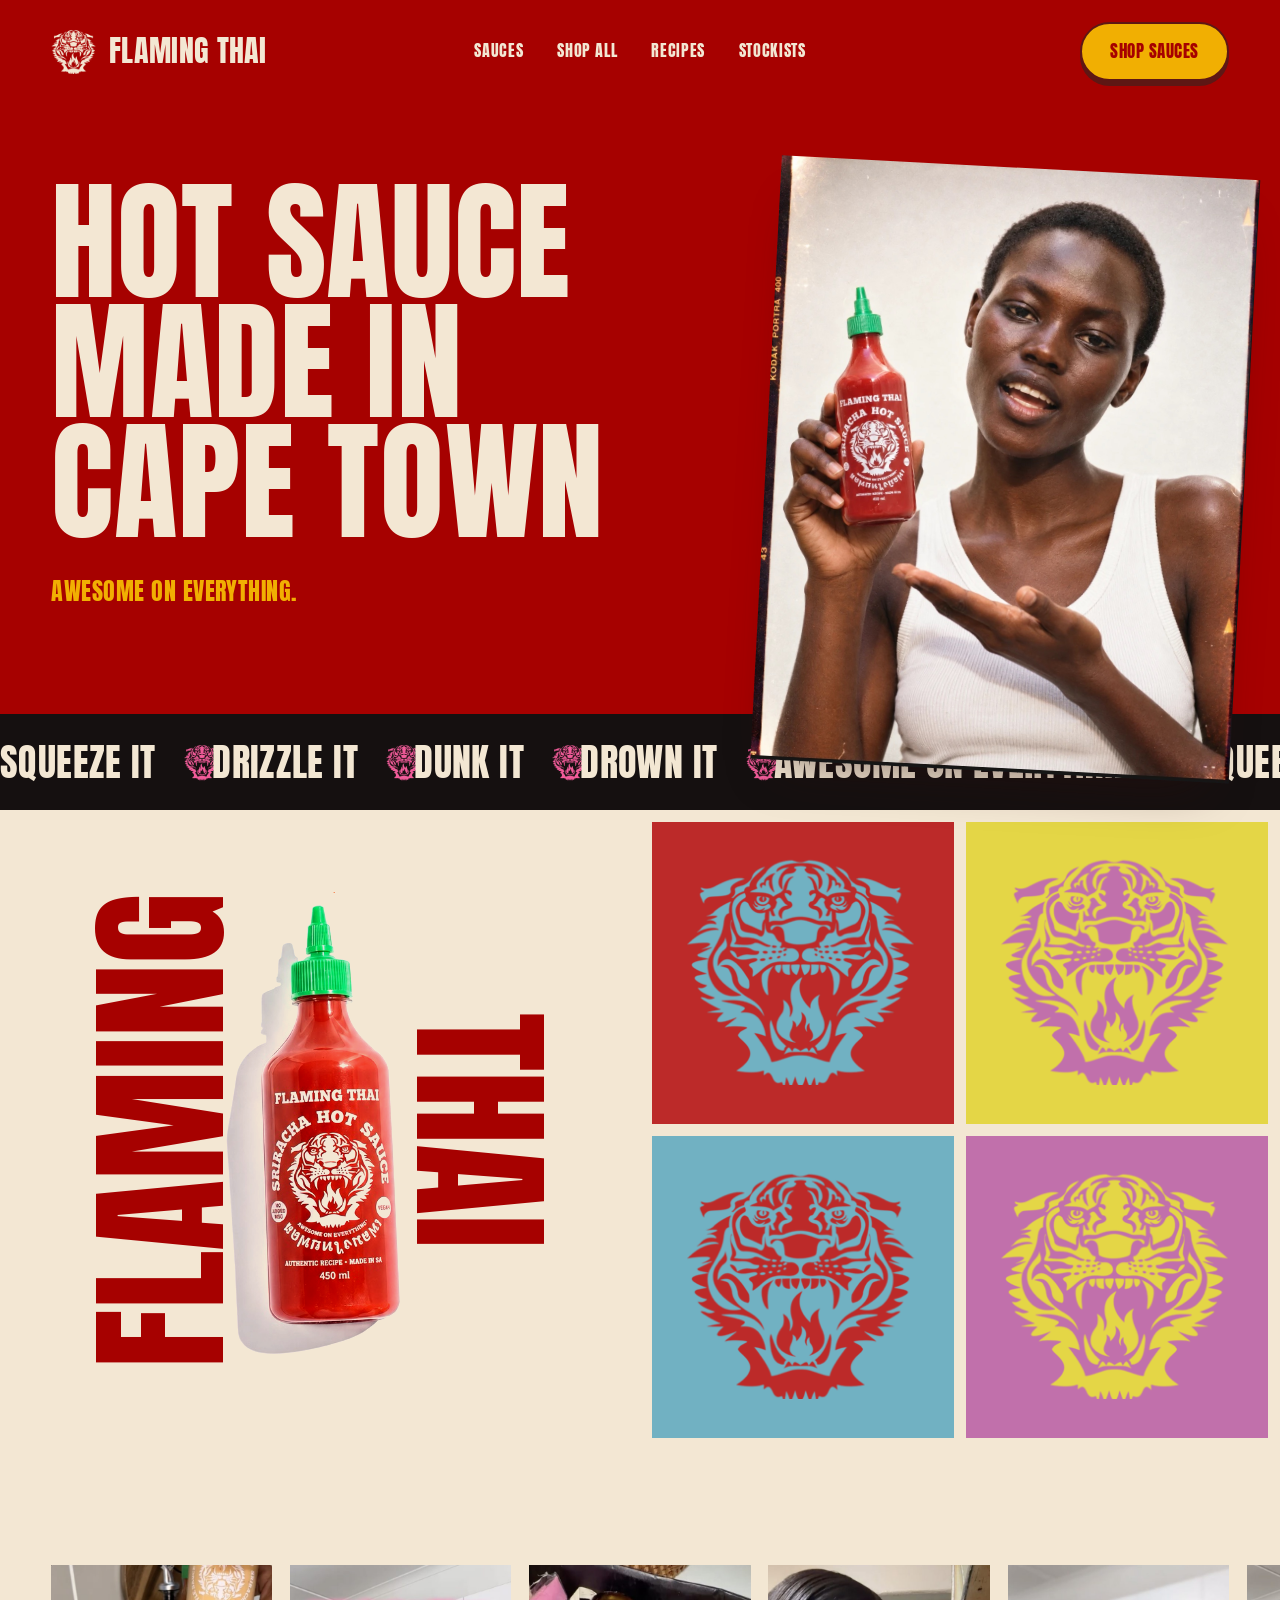
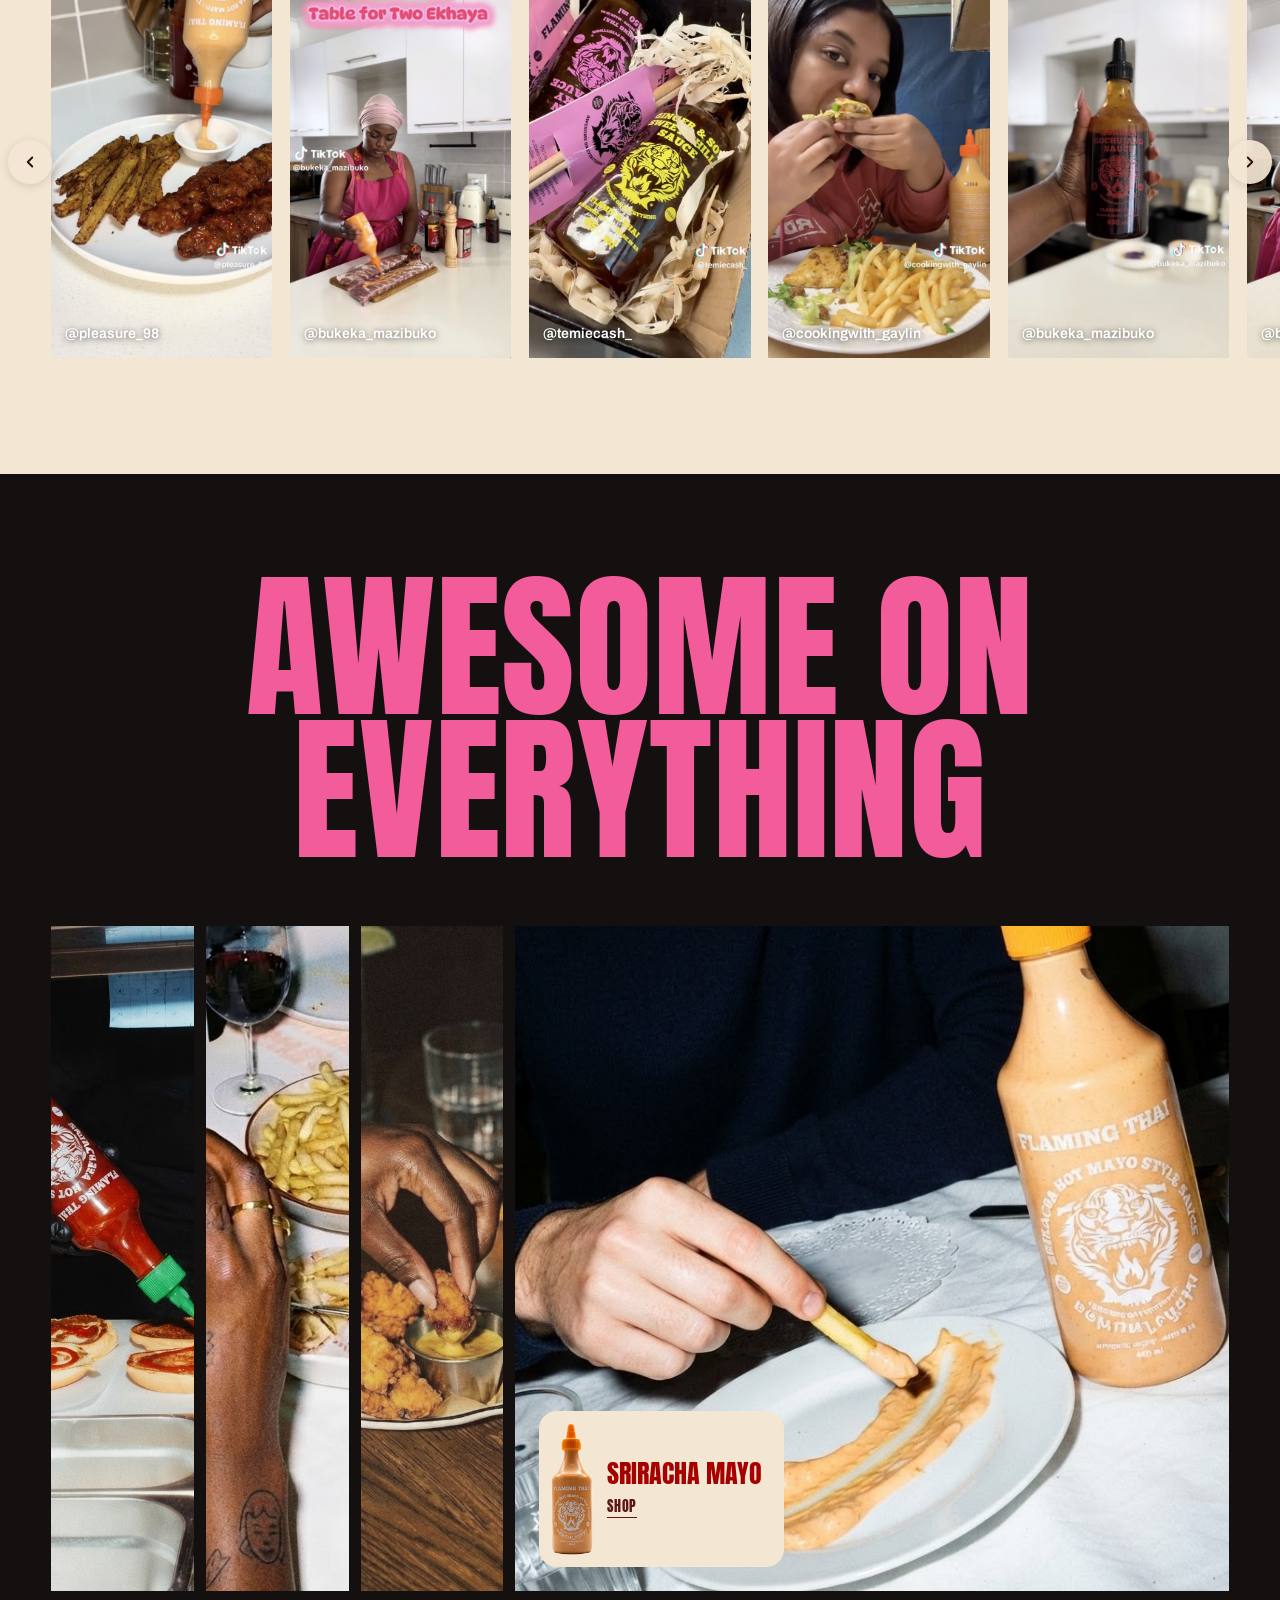
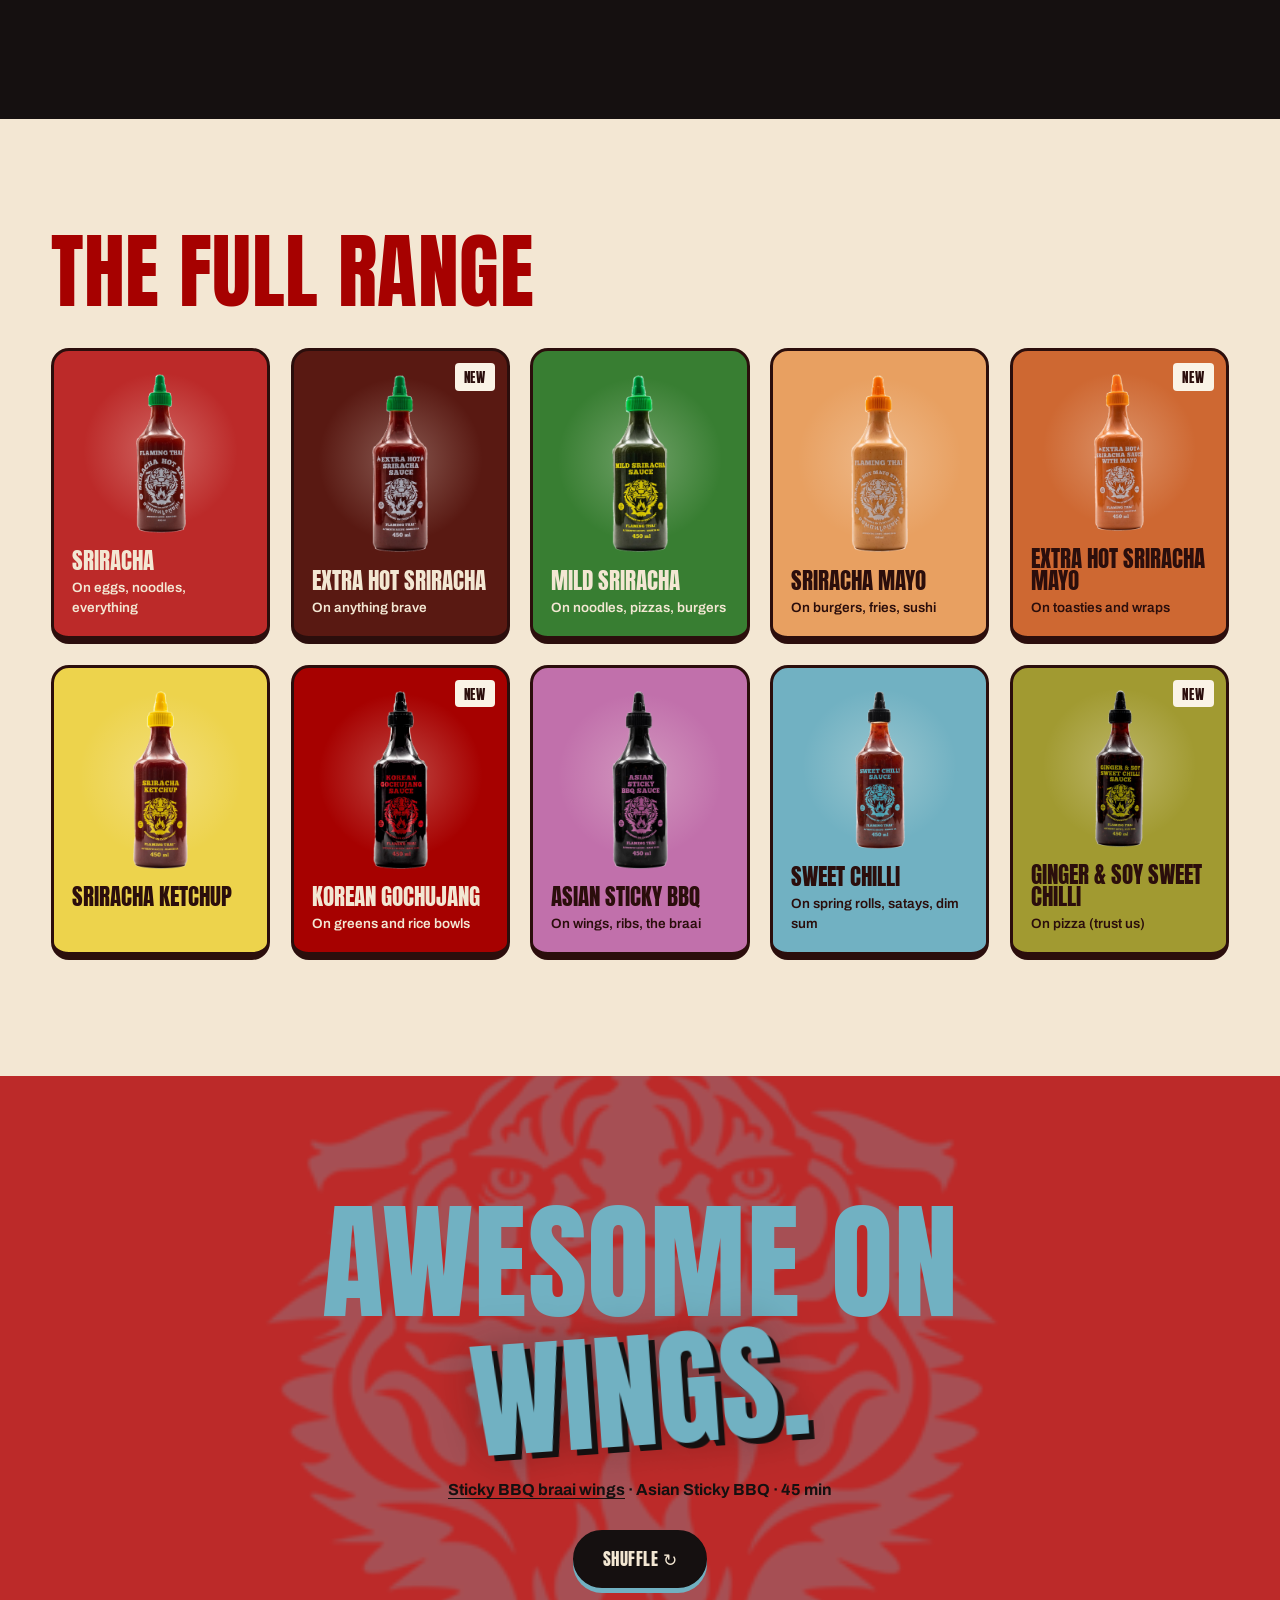
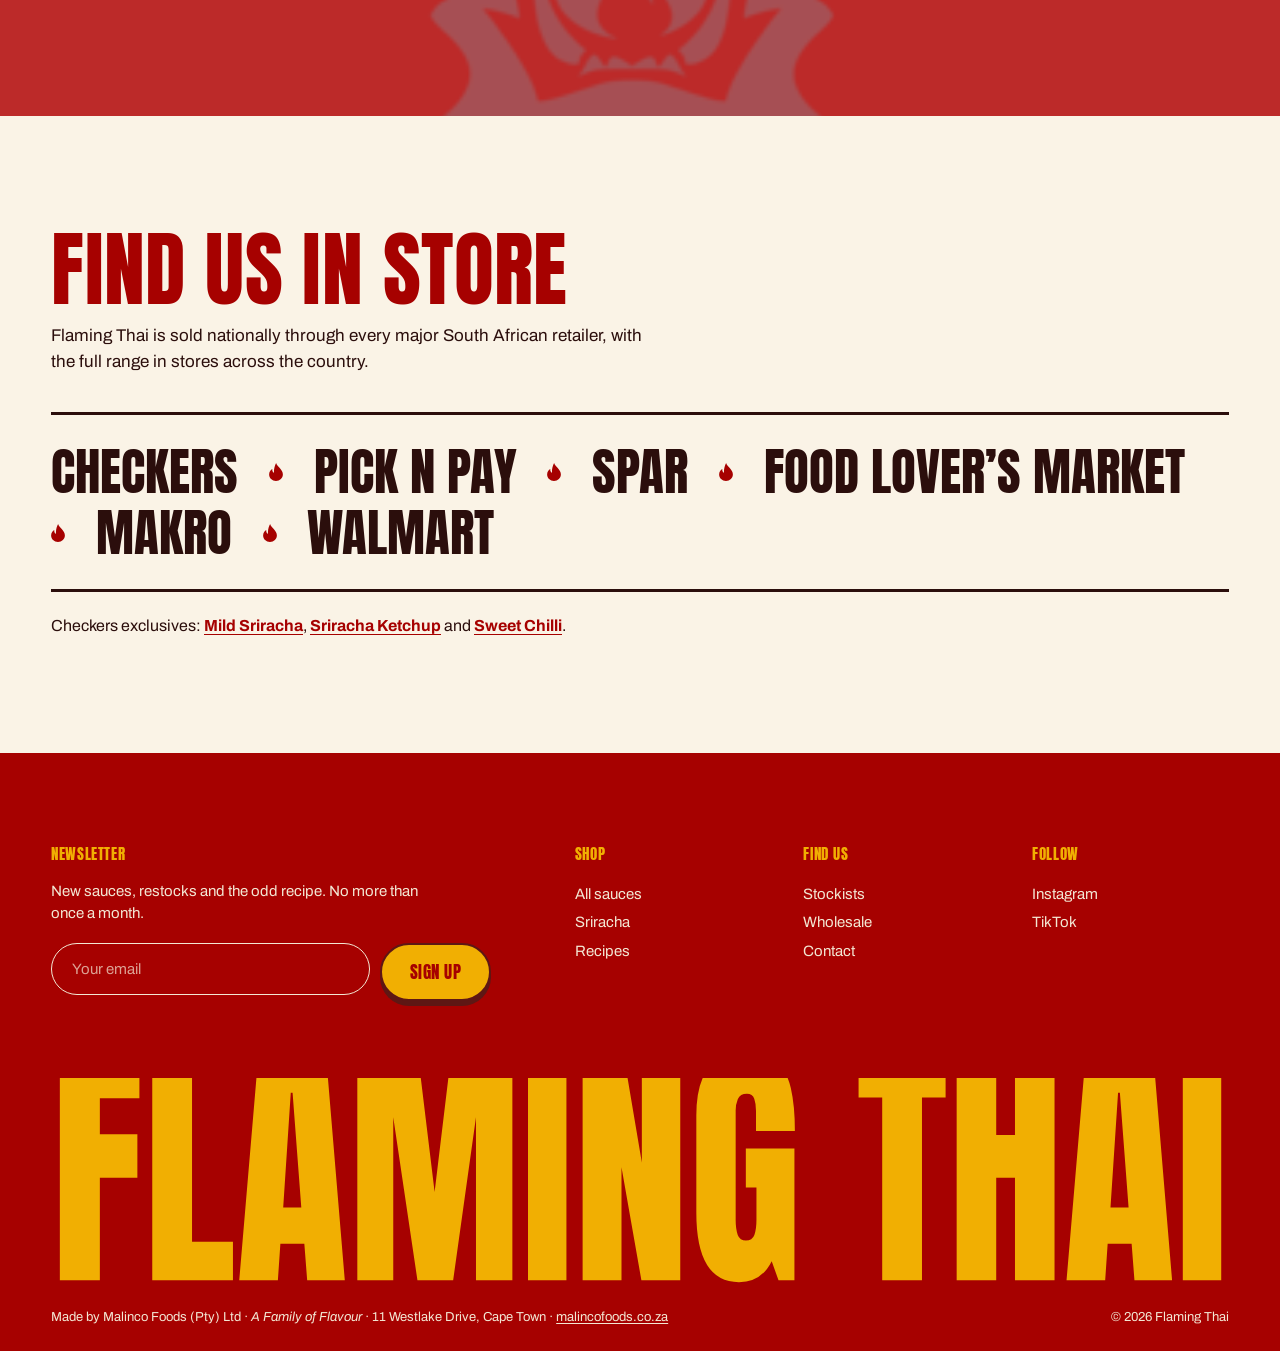
==== commit 8f962079: "Remove the orange scrolling banner Co-Authored-By: Claude Opus 5.5 <noreply@anthropic.com>" ====
--- a/index.html
+++ b/index.html
@@ -169,9 +169,6 @@
   }
   .marquee__track img { width: clamp(30px, 2.8vw, 42px); height: auto; flex: none; }
   .marquee__track svg { width: 13px; height: 17px; flex: none; }
-  .marquee--dark { background: var(--orange); color: var(--cream); border: 0; }
-  .marquee--dark .marquee__track { padding: 9px 0 7px; animation-duration: 46s; }
-  .marquee--dark .marquee__track span { font-size: 14px; letter-spacing: .06em; }
   @keyframes slide { to { transform: translateX(-50%); } }
   @media (prefers-reduced-motion: reduce) { .marquee__track { animation: none; } }
 
@@ -547,10 +544,6 @@
     <button type="button" class="tiktok__arrow tiktok__arrow--next" data-rail="1" aria-label="More videos"><svg width="18" height="18" viewBox="0 0 24 24" fill="none" stroke="currentColor" stroke-width="2.5" stroke-linecap="round" stroke-linejoin="round" aria-hidden="true"><path d="m9 18 6-6-6-6"/></svg></button>
   </div>
 </section>
-
-<div class="marquee marquee--dark" aria-hidden="true">
-  <div class="marquee__track" id="marquee-dark"></div>
-</div>
 
 <section class="everything" aria-label="Flaming Thai, in real life">
   <h2 class="display">Awesome on<br>everything</h2>
@@ -641,7 +634,6 @@
     document.getElementById(id).innerHTML = set.repeat(4) + set.repeat(4);
   }
   fill('marquee-light', ['Squeeze it', 'Drizzle it', 'Dunk it', 'Drown it', 'Awesome on everything'], tiger);
-  fill('marquee-dark', ['Awesome on everything', 'Made in SA — Cape Town']);
 
   // Awesome on ___: each shuffle lands on a recipe and links to it
   const word = document.getElementById('shuffle-word');
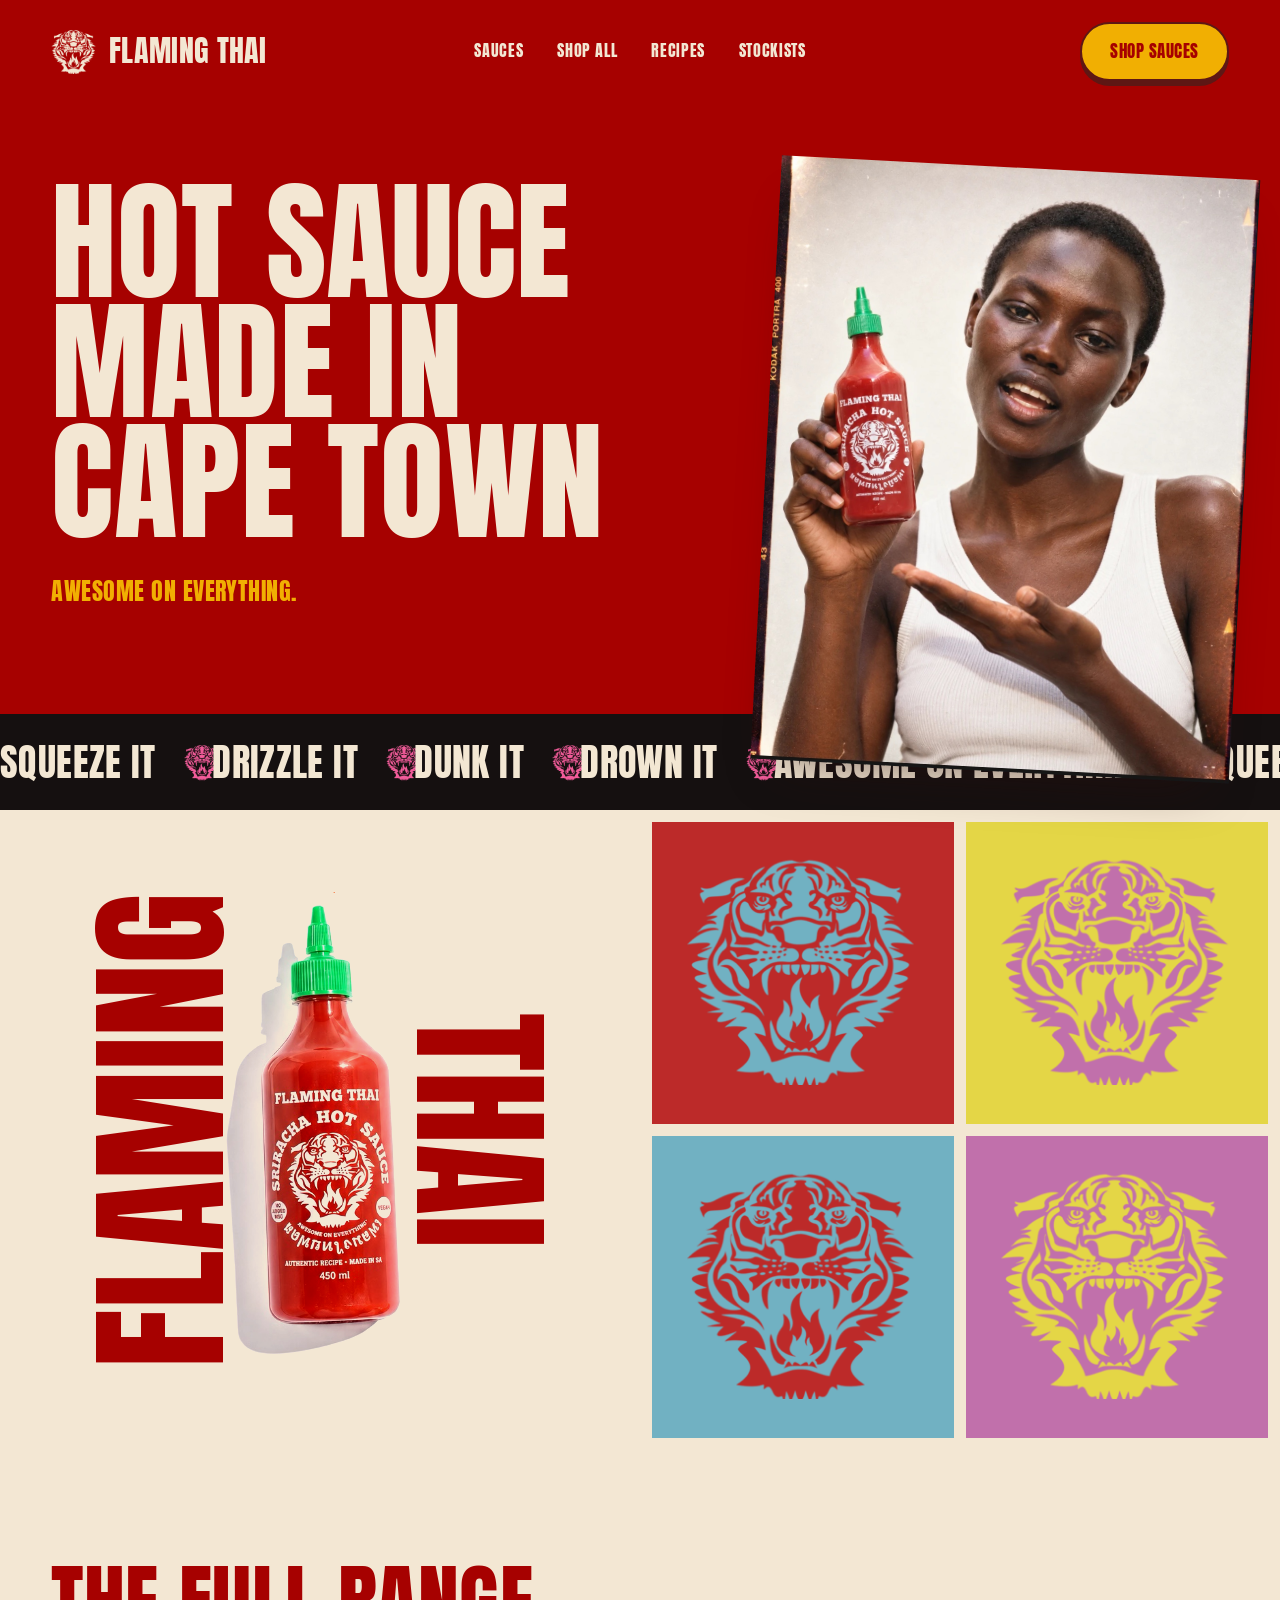
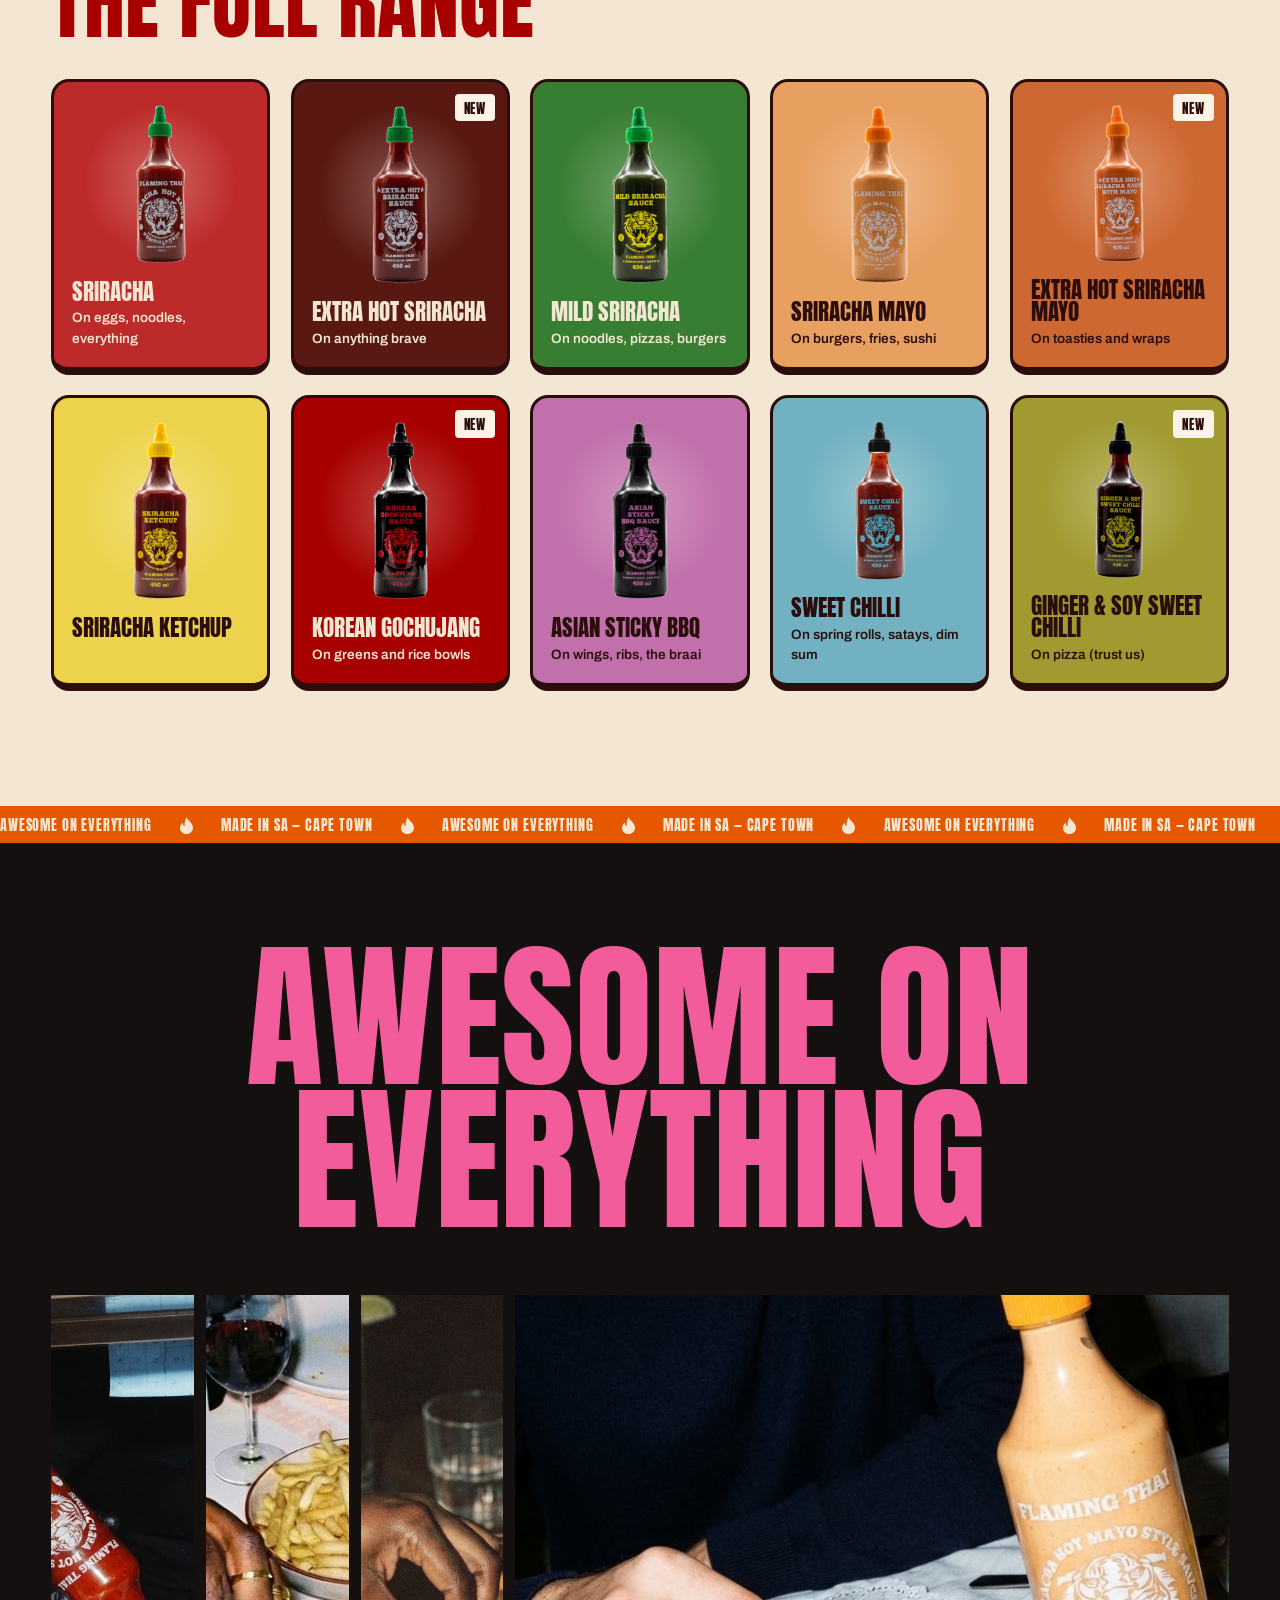
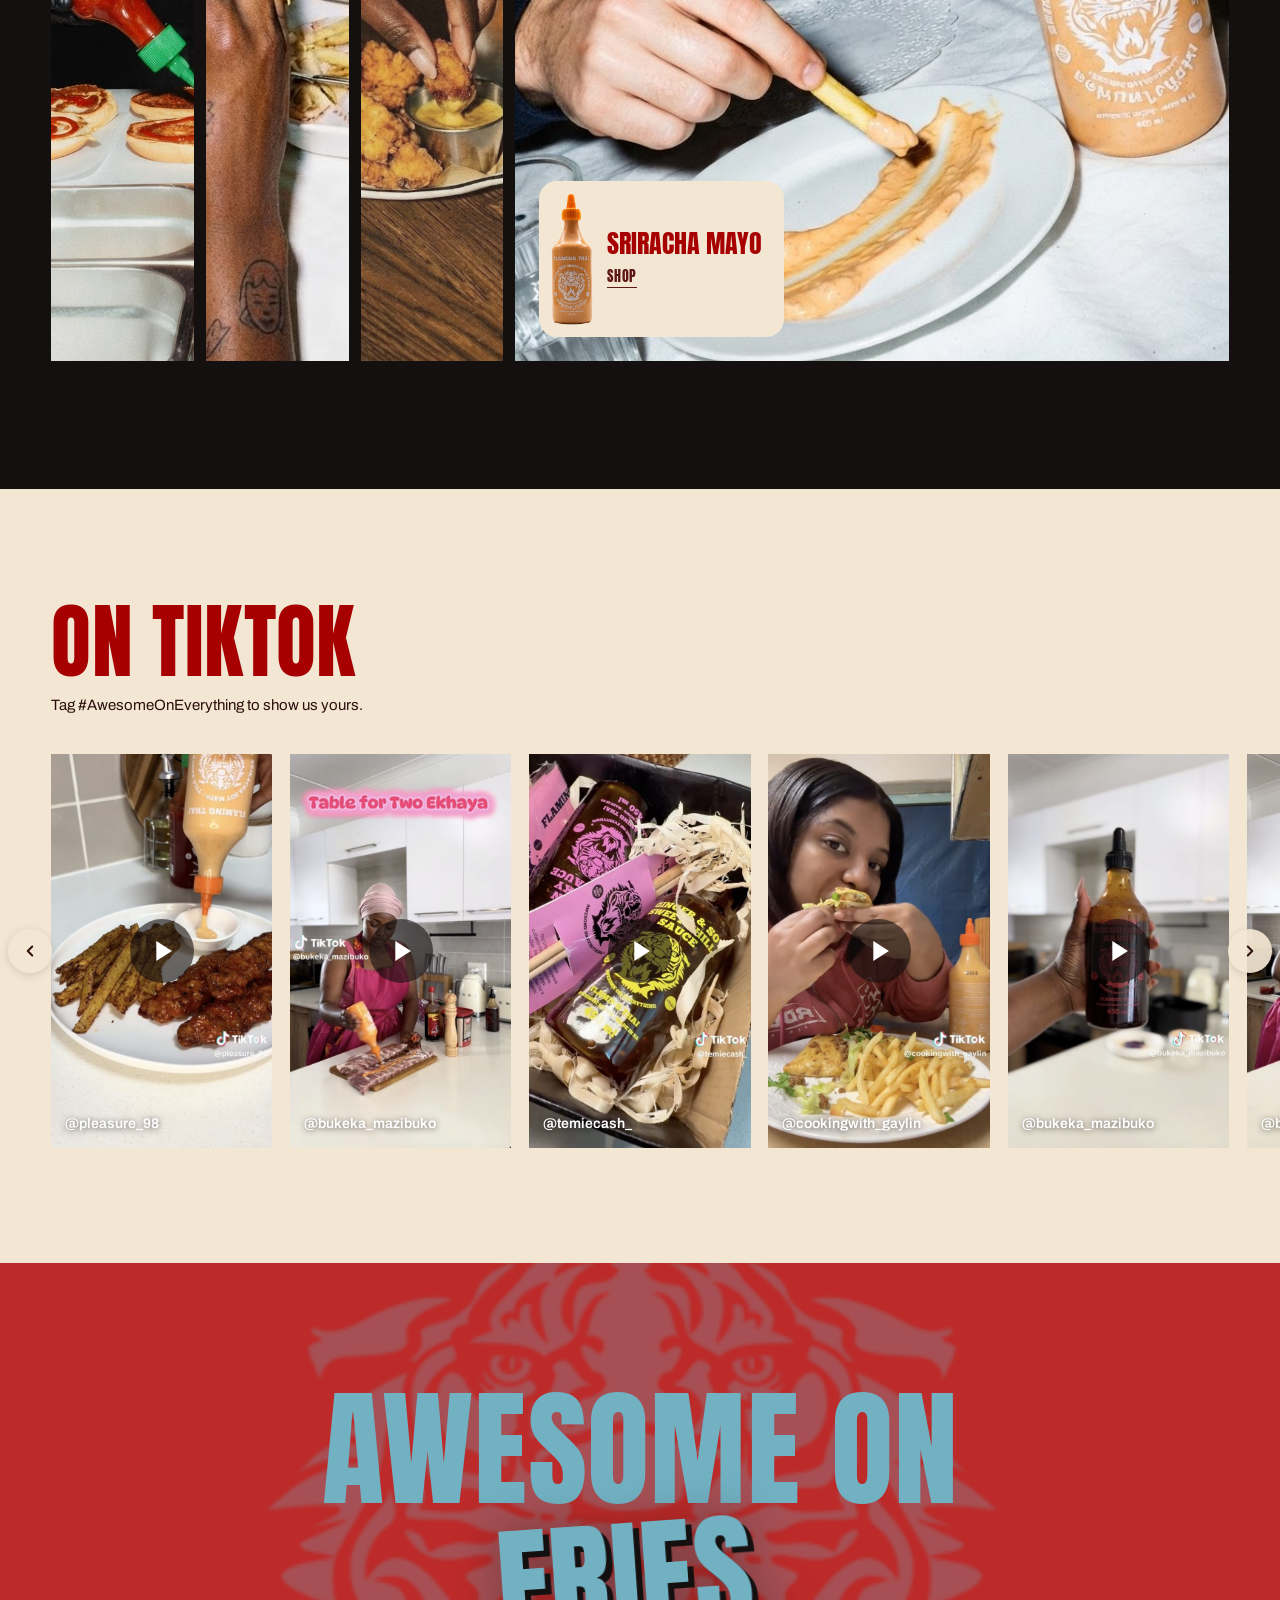
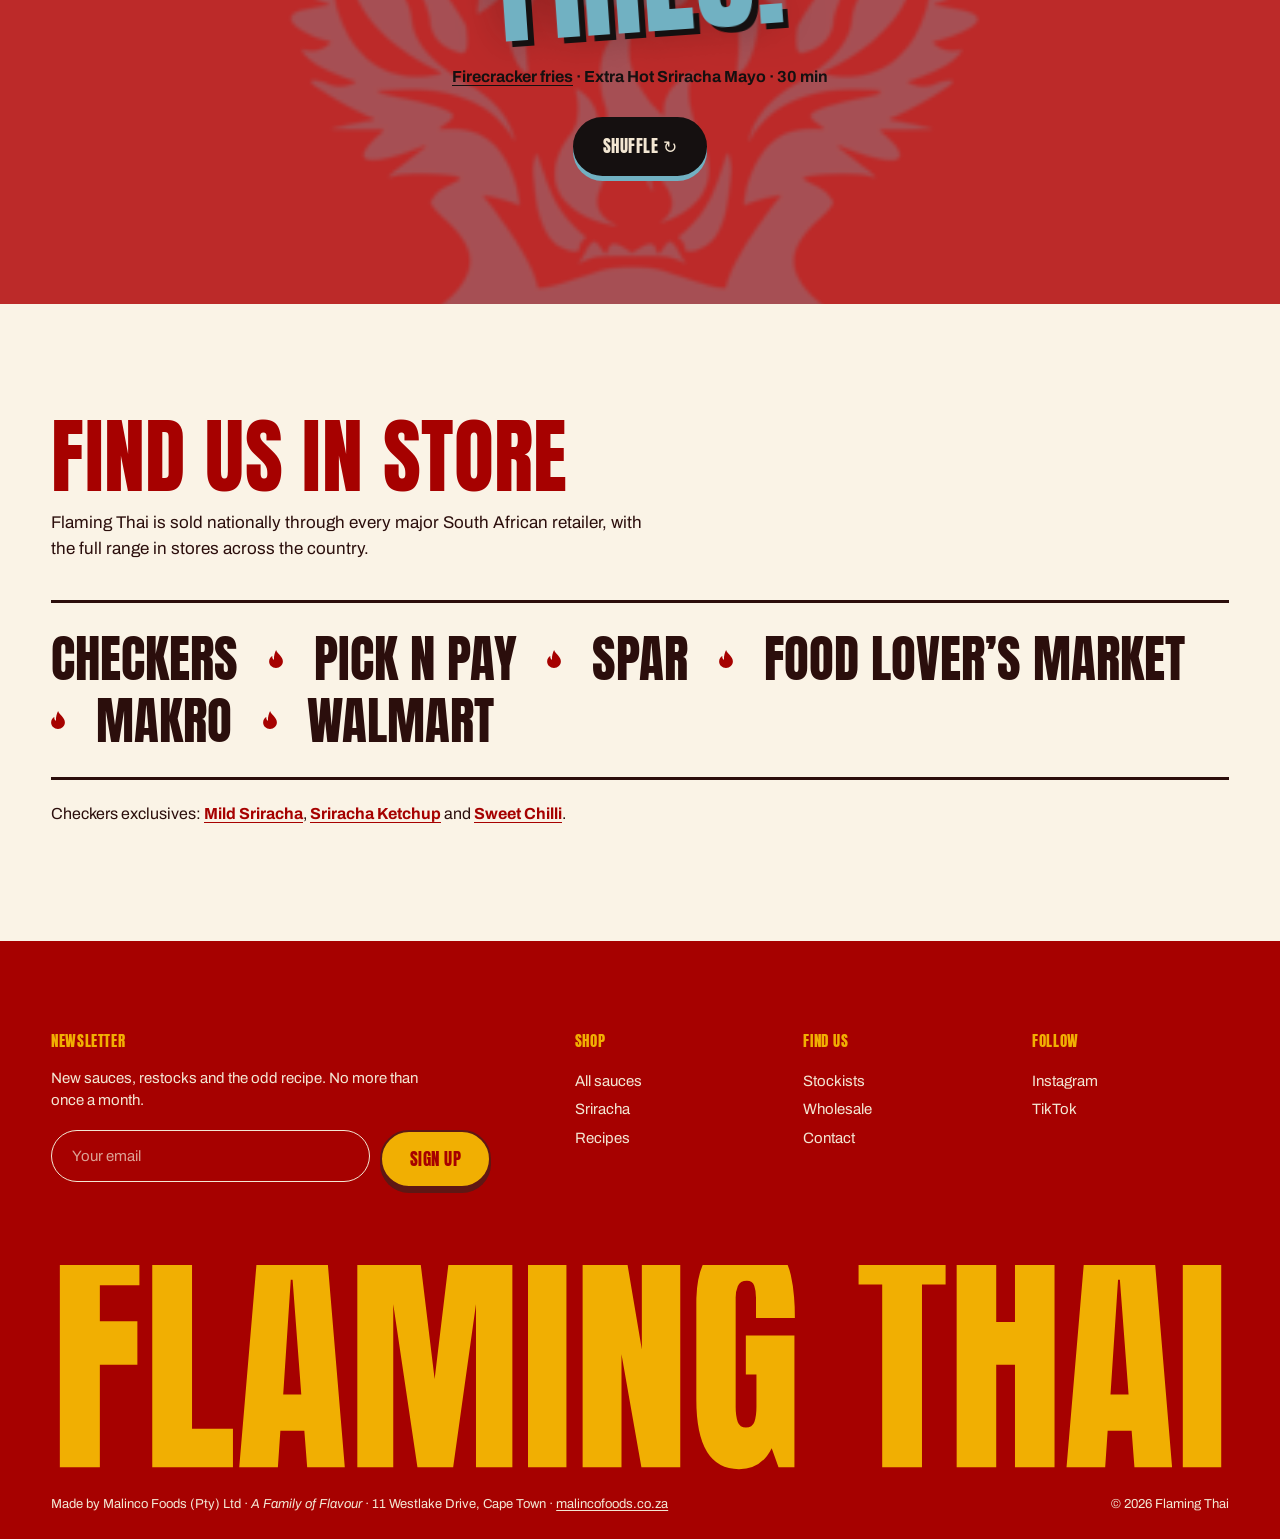
==== commit ea4e3a96: "Play real TikTok videos in the homepage rail Fill in video IDs and direct links for all seven tiles," ====
--- a/index.html
+++ b/index.html
@@ -169,6 +169,9 @@
   }
   .marquee__track img { width: clamp(30px, 2.8vw, 42px); height: auto; flex: none; }
   .marquee__track svg { width: 13px; height: 17px; flex: none; }
+  .marquee--dark { background: var(--orange); color: var(--cream); border: 0; }
+  .marquee--dark .marquee__track { padding: 9px 0 7px; animation-duration: 46s; }
+  .marquee--dark .marquee__track span { font-size: 14px; letter-spacing: .06em; }
   @keyframes slide { to { transform: translateX(-50%); } }
   @media (prefers-reduced-motion: reduce) { .marquee__track { animation: none; } }
 
@@ -340,6 +343,13 @@
   }
   .tt img { transition: transform .5s ease; }
   .tt:hover img { transform: scale(1.03); }
+  /* Play badge, gone once the player is in */
+  .tt[data-video]:not([data-video=""])::after {
+    content: ""; position: absolute; left: 50%; top: 50%; width: 64px; height: 64px; transform: translate(-50%, -50%);
+    border-radius: 50%; pointer-events: none;
+    background: rgba(21,16,16,.6) url("data:image/svg+xml,%3Csvg xmlns='http://www.w3.org/2000/svg' viewBox='0 0 24 24'%3E%3Cpath fill='%23fff' d='M8 5v14l11-7z'/%3E%3C/svg%3E") center / 34px no-repeat;
+  }
+  .tt:has(iframe)::after { display: none; }
   .tiktok__arrow {
     position: absolute; top: 50%; z-index: 1; transform: translateY(-50%);
     width: 44px; height: 44px; border-radius: 50%;
@@ -528,22 +538,14 @@
   </div>
 </section>
 
-<section class="tiktok" aria-label="Flaming Thai on TikTok">
-  <!-- To embed a video, put its TikTok video ID in data-video (the number at the end of the video URL). -->
-  <div class="tiktok__rail">
-    <button type="button" class="tiktok__arrow tiktok__arrow--prev" data-rail="-1" aria-label="Previous videos"><svg width="18" height="18" viewBox="0 0 24 24" fill="none" stroke="currentColor" stroke-width="2.5" stroke-linecap="round" stroke-linejoin="round" aria-hidden="true"><path d="m15 18-6-6 6-6"/></svg></button>
-    <div class="rail" id="rail">
-    <a class="tt" href="https://www.tiktok.com/@pleasure_98" target="_blank" rel="noopener" data-video=""><img src="assets/tiktok/ugc-pleasure-dip.jpg" alt="TikTok by @pleasure_98: Sriracha Mayo squeezed into a dip pot beside fries and glazed chicken" loading="lazy"><span>@pleasure_98</span></a>
-    <a class="tt" href="https://www.tiktok.com/@bukeka_mazibuko" target="_blank" rel="noopener" data-video=""><img src="assets/tiktok/ugc-bukeka-ribs.jpg" alt="TikTok by @bukeka_mazibuko: Extra Hot Sriracha Mayo squeezed over ribs" loading="lazy"><span>@bukeka_mazibuko</span></a>
-    <a class="tt" href="https://www.tiktok.com/@temiecash_" target="_blank" rel="noopener" data-video=""><img src="assets/tiktok/ugc-temiecash-box.jpg" alt="TikTok by @temiecash_: Unboxing Flaming Thai sauces, including Ginger &amp; Soy Sweet Chilli" loading="lazy"><span>@temiecash_</span></a>
-    <a class="tt" href="https://www.tiktok.com/@cookingwith_gaylin" target="_blank" rel="noopener" data-video=""><img src="assets/tiktok/ugc-gaylin.jpg" alt="TikTok by @cookingwith_gaylin: Eating a taco with a bottle of Flaming Thai on the table" loading="lazy"><span>@cookingwith_gaylin</span></a>
-    <a class="tt" href="https://www.tiktok.com/@bukeka_mazibuko" target="_blank" rel="noopener" data-video=""><img src="assets/tiktok/ugc-bukeka-gochujang.jpg" alt="TikTok by @bukeka_mazibuko: Holding up Flaming Thai Korean Gochujang" loading="lazy"><span>@bukeka_mazibuko</span></a>
-    <a class="tt" href="https://www.tiktok.com/@bukeka_mazibuko" target="_blank" rel="noopener" data-video=""><img src="assets/tiktok/ugc-bukeka-cabbage.jpg" alt="TikTok by @bukeka_mazibuko: Drizzling Gochujang over red cabbage" loading="lazy"><span>@bukeka_mazibuko</span></a>
-    <a class="tt" href="https://www.tiktok.com/@bukeka_mazibuko" target="_blank" rel="noopener" data-video=""><img src="assets/tiktok/ugc-bukeka-mayo.jpg" alt="TikTok by @bukeka_mazibuko: Holding up Extra Hot Sriracha Mayo" loading="lazy"><span>@bukeka_mazibuko</span></a>
-    </div>
-    <button type="button" class="tiktok__arrow tiktok__arrow--next" data-rail="1" aria-label="More videos"><svg width="18" height="18" viewBox="0 0 24 24" fill="none" stroke="currentColor" stroke-width="2.5" stroke-linecap="round" stroke-linejoin="round" aria-hidden="true"><path d="m9 18 6-6-6-6"/></svg></button>
-  </div>
+<section class="range" id="range" aria-label="All sauces">
+  <h2 class="display">The full range</h2>
+  <div class="range__grid" id="range-grid"></div>
 </section>
+
+<div class="marquee marquee--dark" aria-hidden="true">
+  <div class="marquee__track" id="marquee-dark"></div>
+</div>
 
 <section class="everything" aria-label="Flaming Thai, in real life">
   <h2 class="display">Awesome on<br>everything</h2>
@@ -567,9 +569,25 @@
   </div>
 </section>
 
-<section class="range" id="range" aria-label="All sauces">
-  <h2 class="display">The full range</h2>
-  <div class="range__grid" id="range-grid"></div>
+<section class="tiktok" aria-labelledby="tiktok-title">
+  <div class="tiktok__head">
+    <h2 class="display" id="tiktok-title">On TikTok</h2>
+    <p>Tag #AwesomeOnEverything to show us yours.</p>
+  </div>
+  <!-- To embed a video, put its TikTok video ID in data-video (the number at the end of the video URL). -->
+  <div class="tiktok__rail">
+    <button type="button" class="tiktok__arrow tiktok__arrow--prev" data-rail="-1" aria-label="Previous videos"><svg width="18" height="18" viewBox="0 0 24 24" fill="none" stroke="currentColor" stroke-width="2.5" stroke-linecap="round" stroke-linejoin="round" aria-hidden="true"><path d="m15 18-6-6 6-6"/></svg></button>
+    <div class="rail" id="rail">
+    <a class="tt" href="https://www.tiktok.com/@pleasure_98/video/7684325292416011527" target="_blank" rel="noopener" data-video="7684325292416011527"><img src="assets/tiktok/ugc-pleasure-dip.jpg" alt="TikTok by @pleasure_98: Sriracha Mayo squeezed into a dip pot beside fries and glazed chicken" loading="lazy"><span>@pleasure_98</span></a>
+    <a class="tt" href="https://www.tiktok.com/@bukeka_mazibuko/video/7685103588741319944" target="_blank" rel="noopener" data-video="7685103588741319944"><img src="assets/tiktok/ugc-bukeka-ribs.jpg" alt="TikTok by @bukeka_mazibuko: Extra Hot Sriracha Mayo squeezed over ribs" loading="lazy"><span>@bukeka_mazibuko</span></a>
+    <a class="tt" href="https://www.tiktok.com/@temiecash_/video/7664287841639353620" target="_blank" rel="noopener" data-video="7664287841639353620"><img src="assets/tiktok/ugc-temiecash-box.jpg" alt="TikTok by @temiecash_: Unboxing Flaming Thai sauces, including Ginger &amp; Soy Sweet Chilli" loading="lazy"><span>@temiecash_</span></a>
+    <a class="tt" href="https://www.tiktok.com/@cookingwith_gaylin/video/7702165168880454920" target="_blank" rel="noopener" data-video="7702165168880454920"><img src="assets/tiktok/ugc-gaylin.jpg" alt="TikTok by @cookingwith_gaylin: Eating a taco with a bottle of Flaming Thai on the table" loading="lazy"><span>@cookingwith_gaylin</span></a>
+    <a class="tt" href="https://www.tiktok.com/@bukeka_mazibuko/video/7687711106936081671" target="_blank" rel="noopener" data-video="7687711106936081671"><img src="assets/tiktok/ugc-bukeka-gochujang.jpg" alt="TikTok by @bukeka_mazibuko: Holding up Flaming Thai Korean Gochujang" loading="lazy"><span>@bukeka_mazibuko</span></a>
+    <a class="tt" href="https://www.tiktok.com/@bukeka_mazibuko/video/7643072449537395986" target="_blank" rel="noopener" data-video="7643072449537395986"><img src="assets/tiktok/ugc-bukeka-cabbage.jpg" alt="TikTok by @bukeka_mazibuko: Drizzling Gochujang over red cabbage" loading="lazy"><span>@bukeka_mazibuko</span></a>
+    <a class="tt" href="https://www.tiktok.com/@bukeka_mazibuko/video/7639476707937881362" target="_blank" rel="noopener" data-video="7639476707937881362"><img src="assets/tiktok/ugc-bukeka-mayo.jpg" alt="TikTok by @bukeka_mazibuko: Holding up Extra Hot Sriracha Mayo" loading="lazy"><span>@bukeka_mazibuko</span></a>
+    </div>
+    <button type="button" class="tiktok__arrow tiktok__arrow--next" data-rail="1" aria-label="More videos"><svg width="18" height="18" viewBox="0 0 24 24" fill="none" stroke="currentColor" stroke-width="2.5" stroke-linecap="round" stroke-linejoin="round" aria-hidden="true"><path d="m9 18 6-6-6-6"/></svg></button>
+  </div>
 </section>
 
 <section class="shuffle" aria-labelledby="shuffle-title">
@@ -634,6 +652,7 @@
     document.getElementById(id).innerHTML = set.repeat(4) + set.repeat(4);
   }
   fill('marquee-light', ['Squeeze it', 'Drizzle it', 'Dunk it', 'Drown it', 'Awesome on everything'], tiger);
+  fill('marquee-dark', ['Awesome on everything', 'Made in SA — Cape Town']);
 
   // Awesome on ___: each shuffle lands on a recipe and links to it
   const word = document.getElementById('shuffle-word');
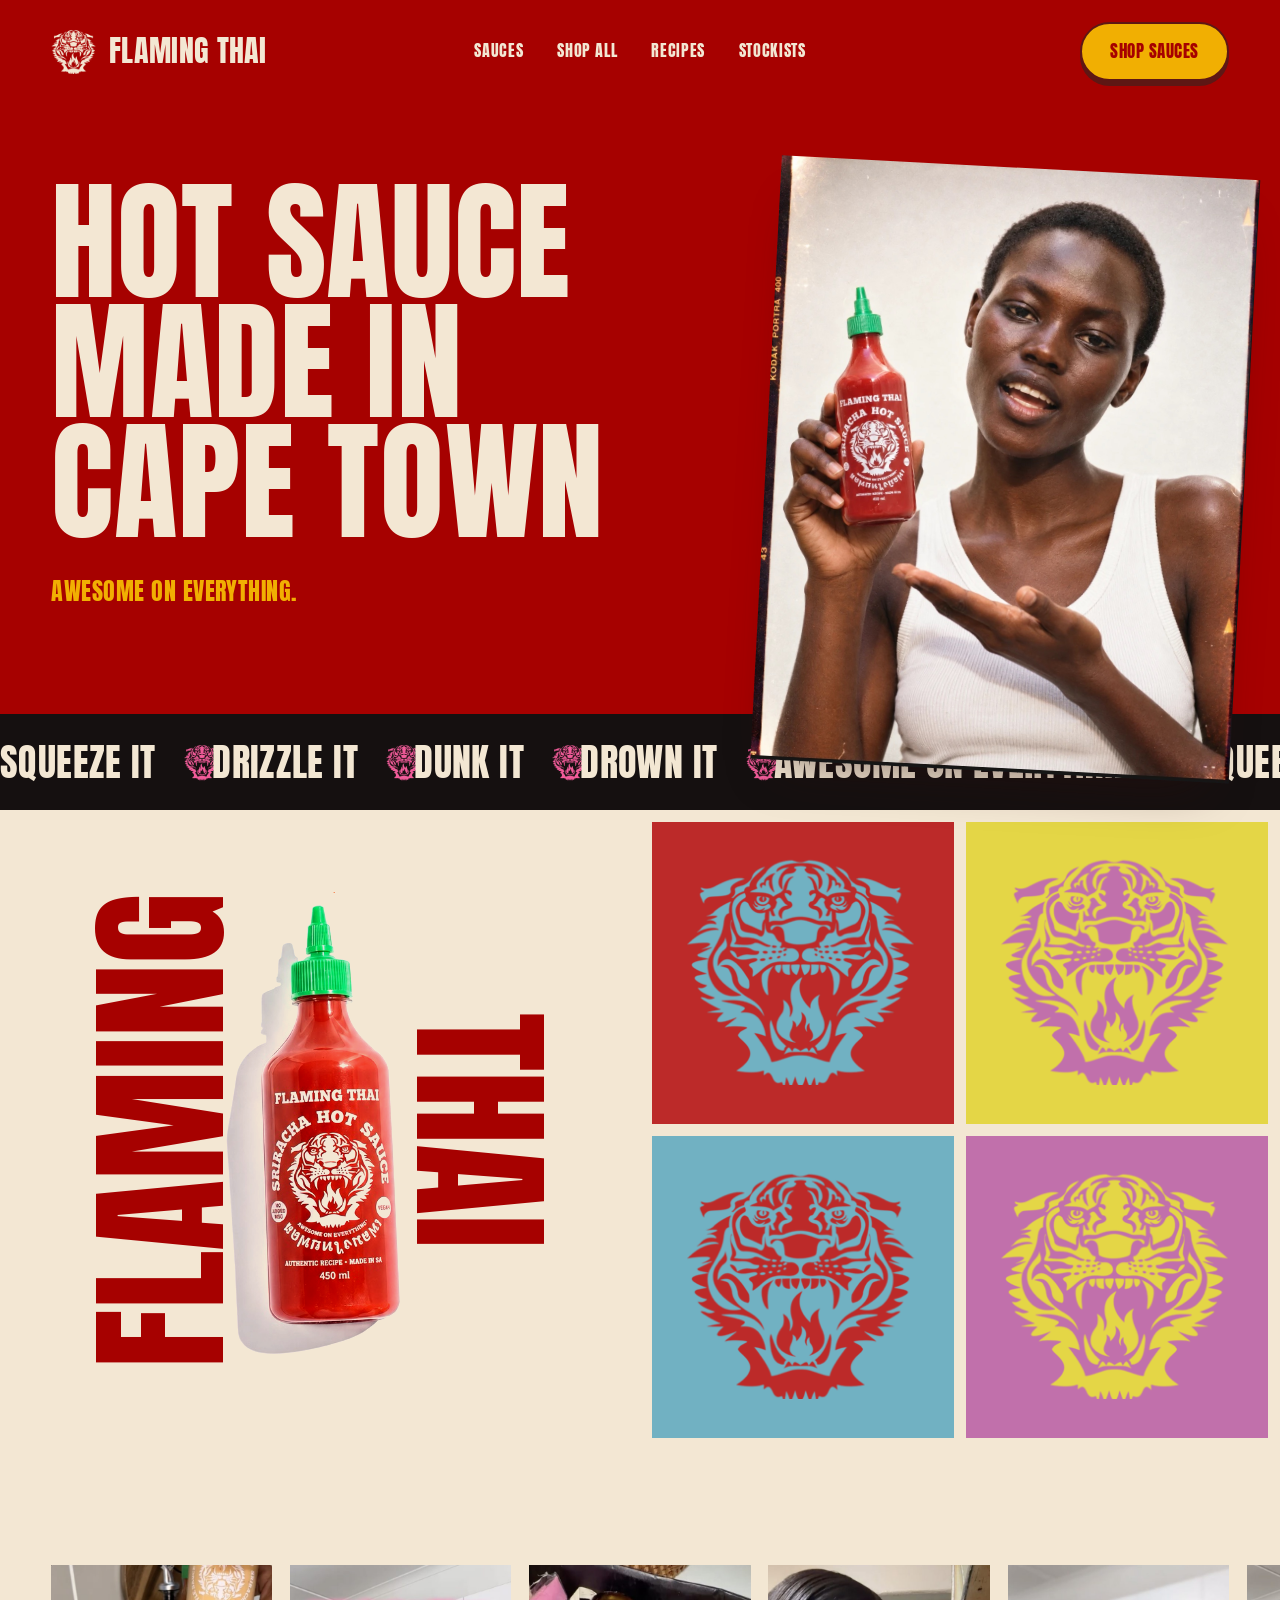
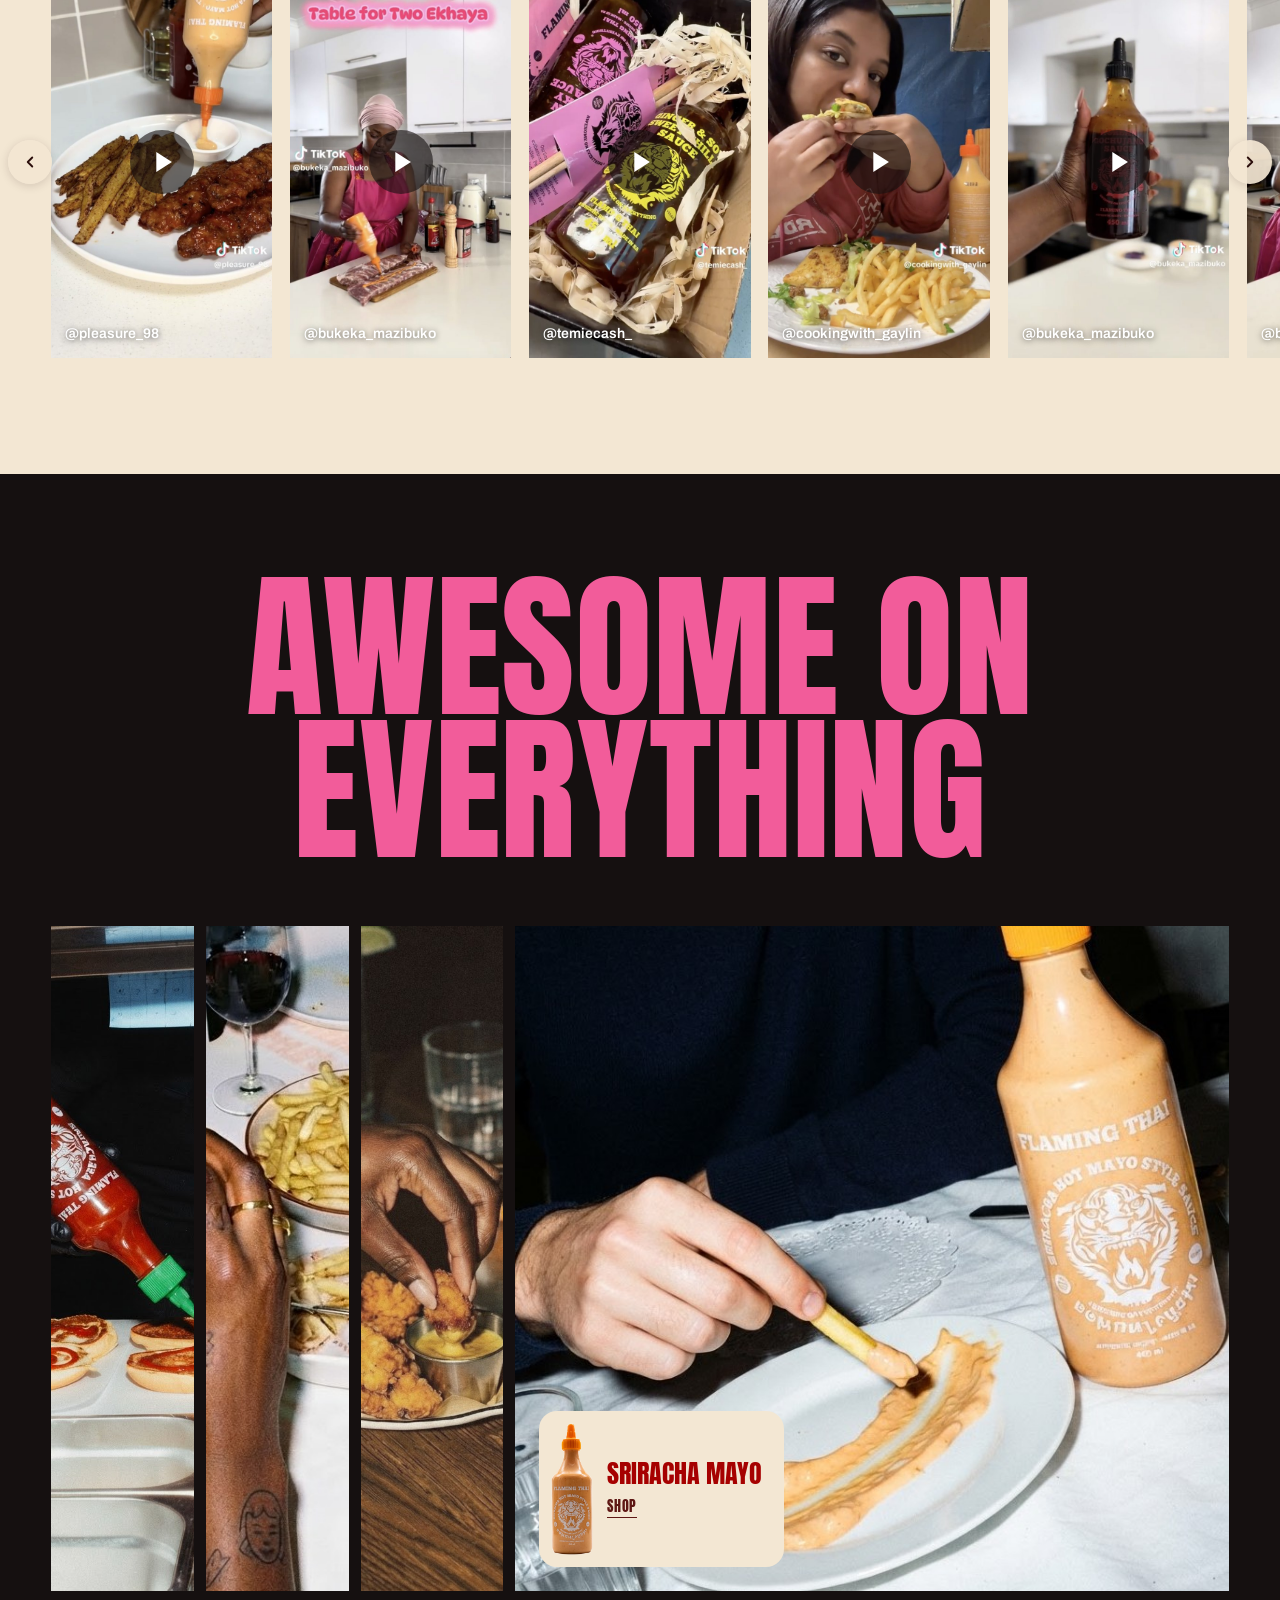
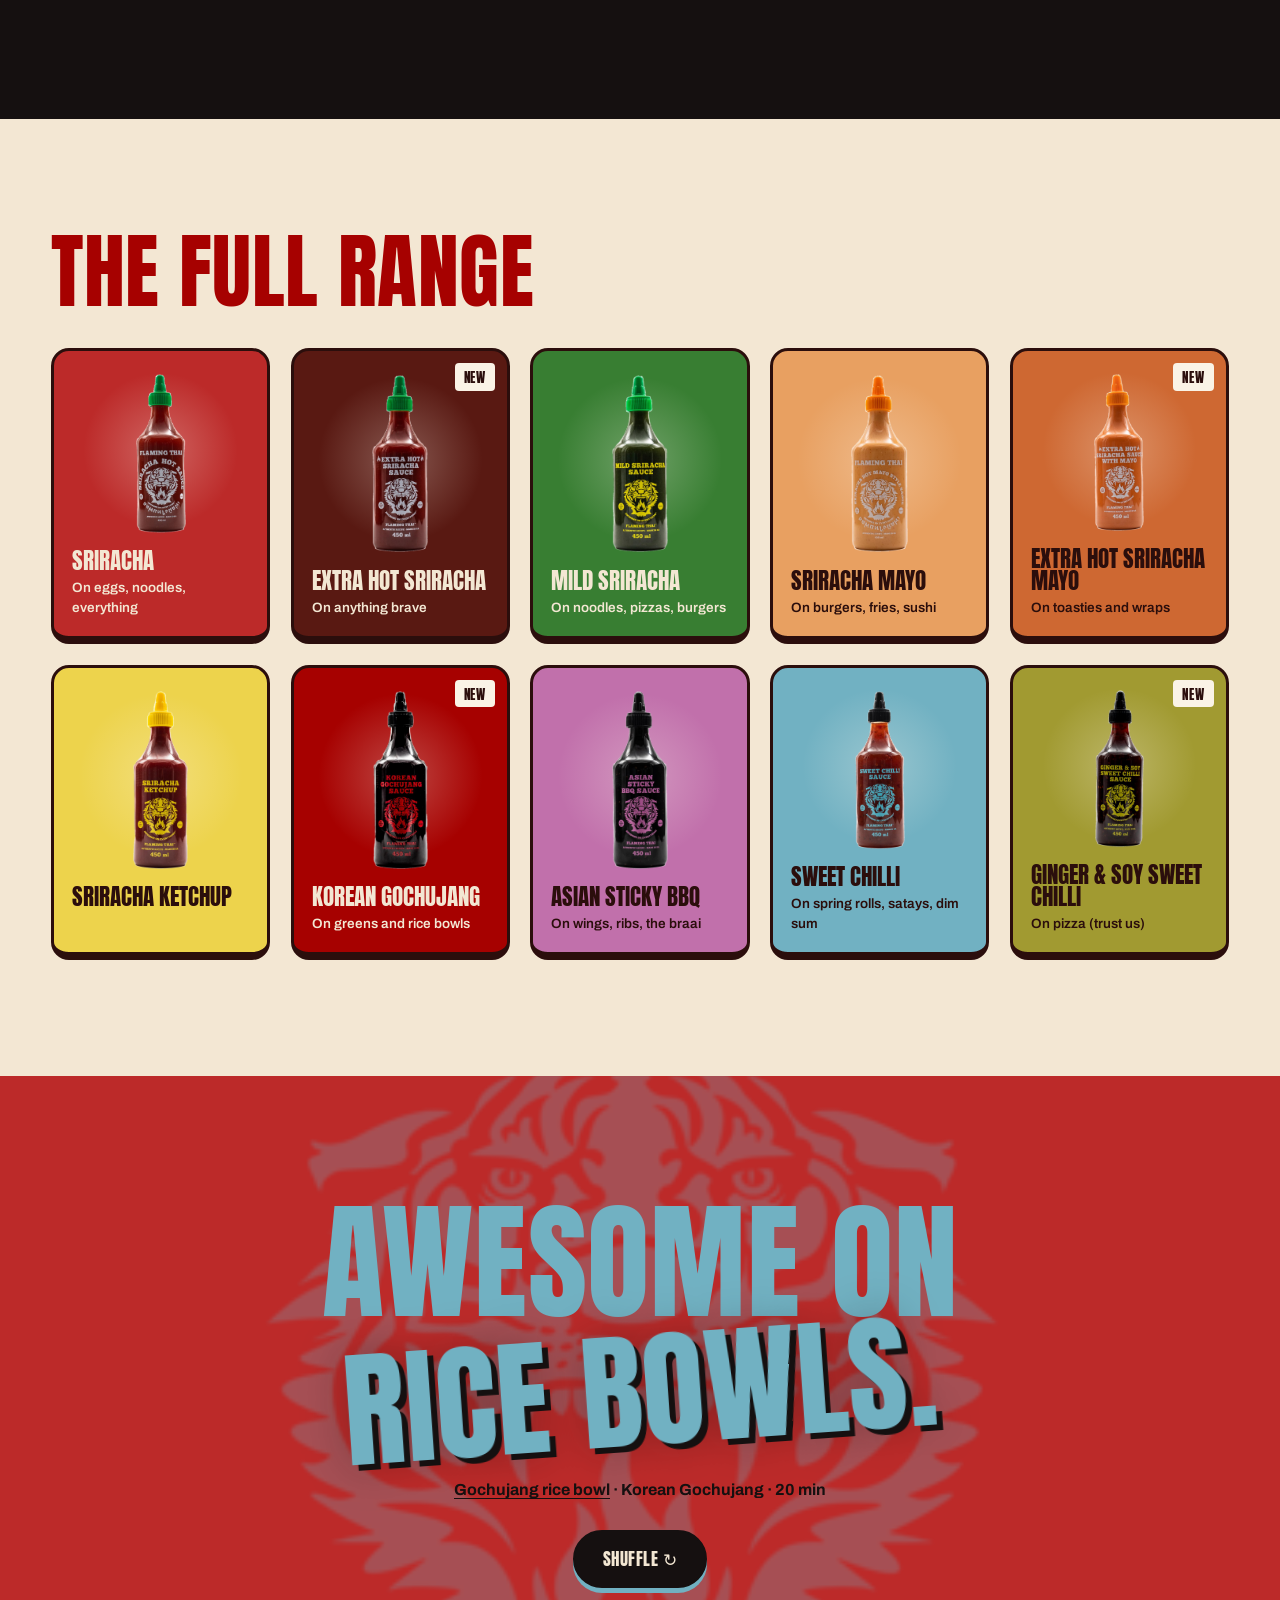
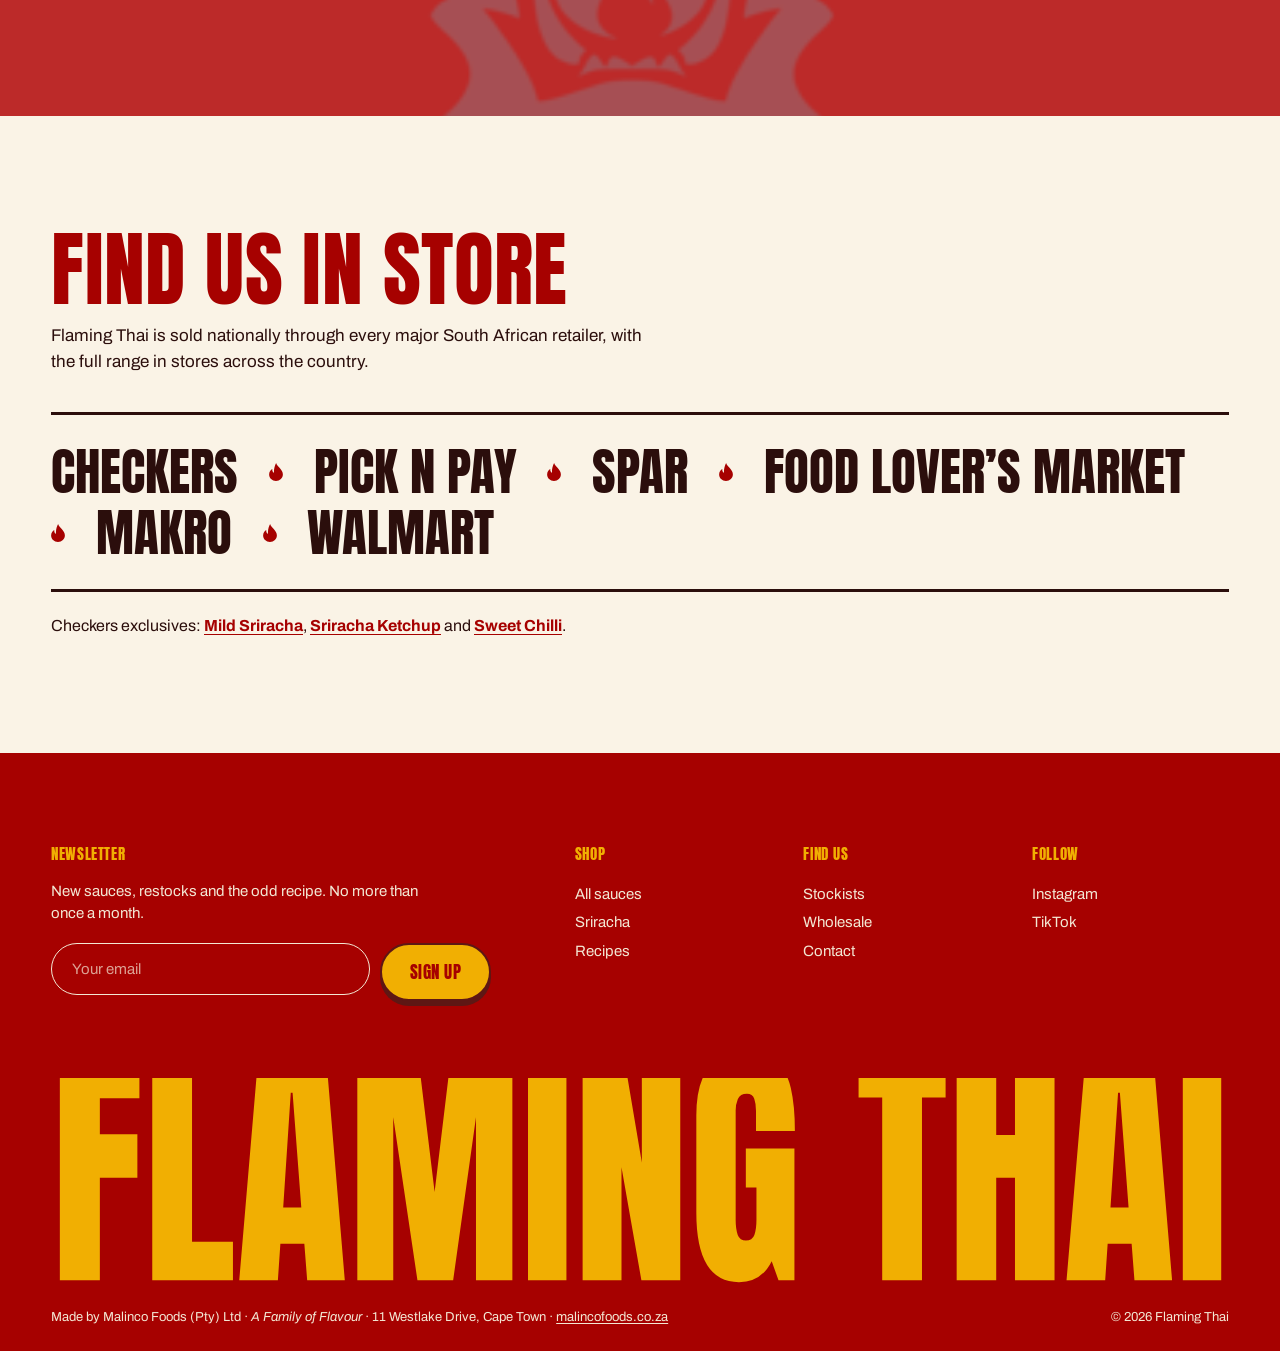
==== commit bfd1c98c: "Merge main into tiktok-real-videos Keep the new section order and banner removal, and reapply the Ti" ====
--- a/index.html
+++ b/index.html
@@ -169,9 +169,6 @@
   }
   .marquee__track img { width: clamp(30px, 2.8vw, 42px); height: auto; flex: none; }
   .marquee__track svg { width: 13px; height: 17px; flex: none; }
-  .marquee--dark { background: var(--orange); color: var(--cream); border: 0; }
-  .marquee--dark .marquee__track { padding: 9px 0 7px; animation-duration: 46s; }
-  .marquee--dark .marquee__track span { font-size: 14px; letter-spacing: .06em; }
   @keyframes slide { to { transform: translateX(-50%); } }
   @media (prefers-reduced-motion: reduce) { .marquee__track { animation: none; } }
 
@@ -538,14 +535,22 @@
   </div>
 </section>
 
-<section class="range" id="range" aria-label="All sauces">
-  <h2 class="display">The full range</h2>
-  <div class="range__grid" id="range-grid"></div>
+<section class="tiktok" aria-label="Flaming Thai on TikTok">
+  <!-- To embed a video, put its TikTok video ID in data-video (the number at the end of the video URL). -->
+  <div class="tiktok__rail">
+    <button type="button" class="tiktok__arrow tiktok__arrow--prev" data-rail="-1" aria-label="Previous videos"><svg width="18" height="18" viewBox="0 0 24 24" fill="none" stroke="currentColor" stroke-width="2.5" stroke-linecap="round" stroke-linejoin="round" aria-hidden="true"><path d="m15 18-6-6 6-6"/></svg></button>
+    <div class="rail" id="rail">
+    <a class="tt" href="https://www.tiktok.com/@pleasure_98/video/7684325292416011527" target="_blank" rel="noopener" data-video="7684325292416011527"><img src="assets/tiktok/ugc-pleasure-dip.jpg" alt="TikTok by @pleasure_98: Sriracha Mayo squeezed into a dip pot beside fries and glazed chicken" loading="lazy"><span>@pleasure_98</span></a>
+    <a class="tt" href="https://www.tiktok.com/@bukeka_mazibuko/video/7685103588741319944" target="_blank" rel="noopener" data-video="7685103588741319944"><img src="assets/tiktok/ugc-bukeka-ribs.jpg" alt="TikTok by @bukeka_mazibuko: Extra Hot Sriracha Mayo squeezed over ribs" loading="lazy"><span>@bukeka_mazibuko</span></a>
+    <a class="tt" href="https://www.tiktok.com/@temiecash_/video/7664287841639353620" target="_blank" rel="noopener" data-video="7664287841639353620"><img src="assets/tiktok/ugc-temiecash-box.jpg" alt="TikTok by @temiecash_: Unboxing Flaming Thai sauces, including Ginger &amp; Soy Sweet Chilli" loading="lazy"><span>@temiecash_</span></a>
+    <a class="tt" href="https://www.tiktok.com/@cookingwith_gaylin/video/7702165168880454920" target="_blank" rel="noopener" data-video="7702165168880454920"><img src="assets/tiktok/ugc-gaylin.jpg" alt="TikTok by @cookingwith_gaylin: Eating a taco with a bottle of Flaming Thai on the table" loading="lazy"><span>@cookingwith_gaylin</span></a>
+    <a class="tt" href="https://www.tiktok.com/@bukeka_mazibuko/video/7687711106936081671" target="_blank" rel="noopener" data-video="7687711106936081671"><img src="assets/tiktok/ugc-bukeka-gochujang.jpg" alt="TikTok by @bukeka_mazibuko: Holding up Flaming Thai Korean Gochujang" loading="lazy"><span>@bukeka_mazibuko</span></a>
+    <a class="tt" href="https://www.tiktok.com/@bukeka_mazibuko/video/7643072449537395986" target="_blank" rel="noopener" data-video="7643072449537395986"><img src="assets/tiktok/ugc-bukeka-cabbage.jpg" alt="TikTok by @bukeka_mazibuko: Drizzling Gochujang over red cabbage" loading="lazy"><span>@bukeka_mazibuko</span></a>
+    <a class="tt" href="https://www.tiktok.com/@bukeka_mazibuko/video/7639476707937881362" target="_blank" rel="noopener" data-video="7639476707937881362"><img src="assets/tiktok/ugc-bukeka-mayo.jpg" alt="TikTok by @bukeka_mazibuko: Holding up Extra Hot Sriracha Mayo" loading="lazy"><span>@bukeka_mazibuko</span></a>
+    </div>
+    <button type="button" class="tiktok__arrow tiktok__arrow--next" data-rail="1" aria-label="More videos"><svg width="18" height="18" viewBox="0 0 24 24" fill="none" stroke="currentColor" stroke-width="2.5" stroke-linecap="round" stroke-linejoin="round" aria-hidden="true"><path d="m9 18 6-6-6-6"/></svg></button>
+  </div>
 </section>
-
-<div class="marquee marquee--dark" aria-hidden="true">
-  <div class="marquee__track" id="marquee-dark"></div>
-</div>
 
 <section class="everything" aria-label="Flaming Thai, in real life">
   <h2 class="display">Awesome on<br>everything</h2>
@@ -569,25 +574,9 @@
   </div>
 </section>
 
-<section class="tiktok" aria-labelledby="tiktok-title">
-  <div class="tiktok__head">
-    <h2 class="display" id="tiktok-title">On TikTok</h2>
-    <p>Tag #AwesomeOnEverything to show us yours.</p>
-  </div>
-  <!-- To embed a video, put its TikTok video ID in data-video (the number at the end of the video URL). -->
-  <div class="tiktok__rail">
-    <button type="button" class="tiktok__arrow tiktok__arrow--prev" data-rail="-1" aria-label="Previous videos"><svg width="18" height="18" viewBox="0 0 24 24" fill="none" stroke="currentColor" stroke-width="2.5" stroke-linecap="round" stroke-linejoin="round" aria-hidden="true"><path d="m15 18-6-6 6-6"/></svg></button>
-    <div class="rail" id="rail">
-    <a class="tt" href="https://www.tiktok.com/@pleasure_98/video/7684325292416011527" target="_blank" rel="noopener" data-video="7684325292416011527"><img src="assets/tiktok/ugc-pleasure-dip.jpg" alt="TikTok by @pleasure_98: Sriracha Mayo squeezed into a dip pot beside fries and glazed chicken" loading="lazy"><span>@pleasure_98</span></a>
-    <a class="tt" href="https://www.tiktok.com/@bukeka_mazibuko/video/7685103588741319944" target="_blank" rel="noopener" data-video="7685103588741319944"><img src="assets/tiktok/ugc-bukeka-ribs.jpg" alt="TikTok by @bukeka_mazibuko: Extra Hot Sriracha Mayo squeezed over ribs" loading="lazy"><span>@bukeka_mazibuko</span></a>
-    <a class="tt" href="https://www.tiktok.com/@temiecash_/video/7664287841639353620" target="_blank" rel="noopener" data-video="7664287841639353620"><img src="assets/tiktok/ugc-temiecash-box.jpg" alt="TikTok by @temiecash_: Unboxing Flaming Thai sauces, including Ginger &amp; Soy Sweet Chilli" loading="lazy"><span>@temiecash_</span></a>
-    <a class="tt" href="https://www.tiktok.com/@cookingwith_gaylin/video/7702165168880454920" target="_blank" rel="noopener" data-video="7702165168880454920"><img src="assets/tiktok/ugc-gaylin.jpg" alt="TikTok by @cookingwith_gaylin: Eating a taco with a bottle of Flaming Thai on the table" loading="lazy"><span>@cookingwith_gaylin</span></a>
-    <a class="tt" href="https://www.tiktok.com/@bukeka_mazibuko/video/7687711106936081671" target="_blank" rel="noopener" data-video="7687711106936081671"><img src="assets/tiktok/ugc-bukeka-gochujang.jpg" alt="TikTok by @bukeka_mazibuko: Holding up Flaming Thai Korean Gochujang" loading="lazy"><span>@bukeka_mazibuko</span></a>
-    <a class="tt" href="https://www.tiktok.com/@bukeka_mazibuko/video/7643072449537395986" target="_blank" rel="noopener" data-video="7643072449537395986"><img src="assets/tiktok/ugc-bukeka-cabbage.jpg" alt="TikTok by @bukeka_mazibuko: Drizzling Gochujang over red cabbage" loading="lazy"><span>@bukeka_mazibuko</span></a>
-    <a class="tt" href="https://www.tiktok.com/@bukeka_mazibuko/video/7639476707937881362" target="_blank" rel="noopener" data-video="7639476707937881362"><img src="assets/tiktok/ugc-bukeka-mayo.jpg" alt="TikTok by @bukeka_mazibuko: Holding up Extra Hot Sriracha Mayo" loading="lazy"><span>@bukeka_mazibuko</span></a>
-    </div>
-    <button type="button" class="tiktok__arrow tiktok__arrow--next" data-rail="1" aria-label="More videos"><svg width="18" height="18" viewBox="0 0 24 24" fill="none" stroke="currentColor" stroke-width="2.5" stroke-linecap="round" stroke-linejoin="round" aria-hidden="true"><path d="m9 18 6-6-6-6"/></svg></button>
-  </div>
+<section class="range" id="range" aria-label="All sauces">
+  <h2 class="display">The full range</h2>
+  <div class="range__grid" id="range-grid"></div>
 </section>
 
 <section class="shuffle" aria-labelledby="shuffle-title">
@@ -652,7 +641,6 @@
     document.getElementById(id).innerHTML = set.repeat(4) + set.repeat(4);
   }
   fill('marquee-light', ['Squeeze it', 'Drizzle it', 'Dunk it', 'Drown it', 'Awesome on everything'], tiger);
-  fill('marquee-dark', ['Awesome on everything', 'Made in SA — Cape Town']);
 
   // Awesome on ___: each shuffle lands on a recipe and links to it
   const word = document.getElementById('shuffle-word');
